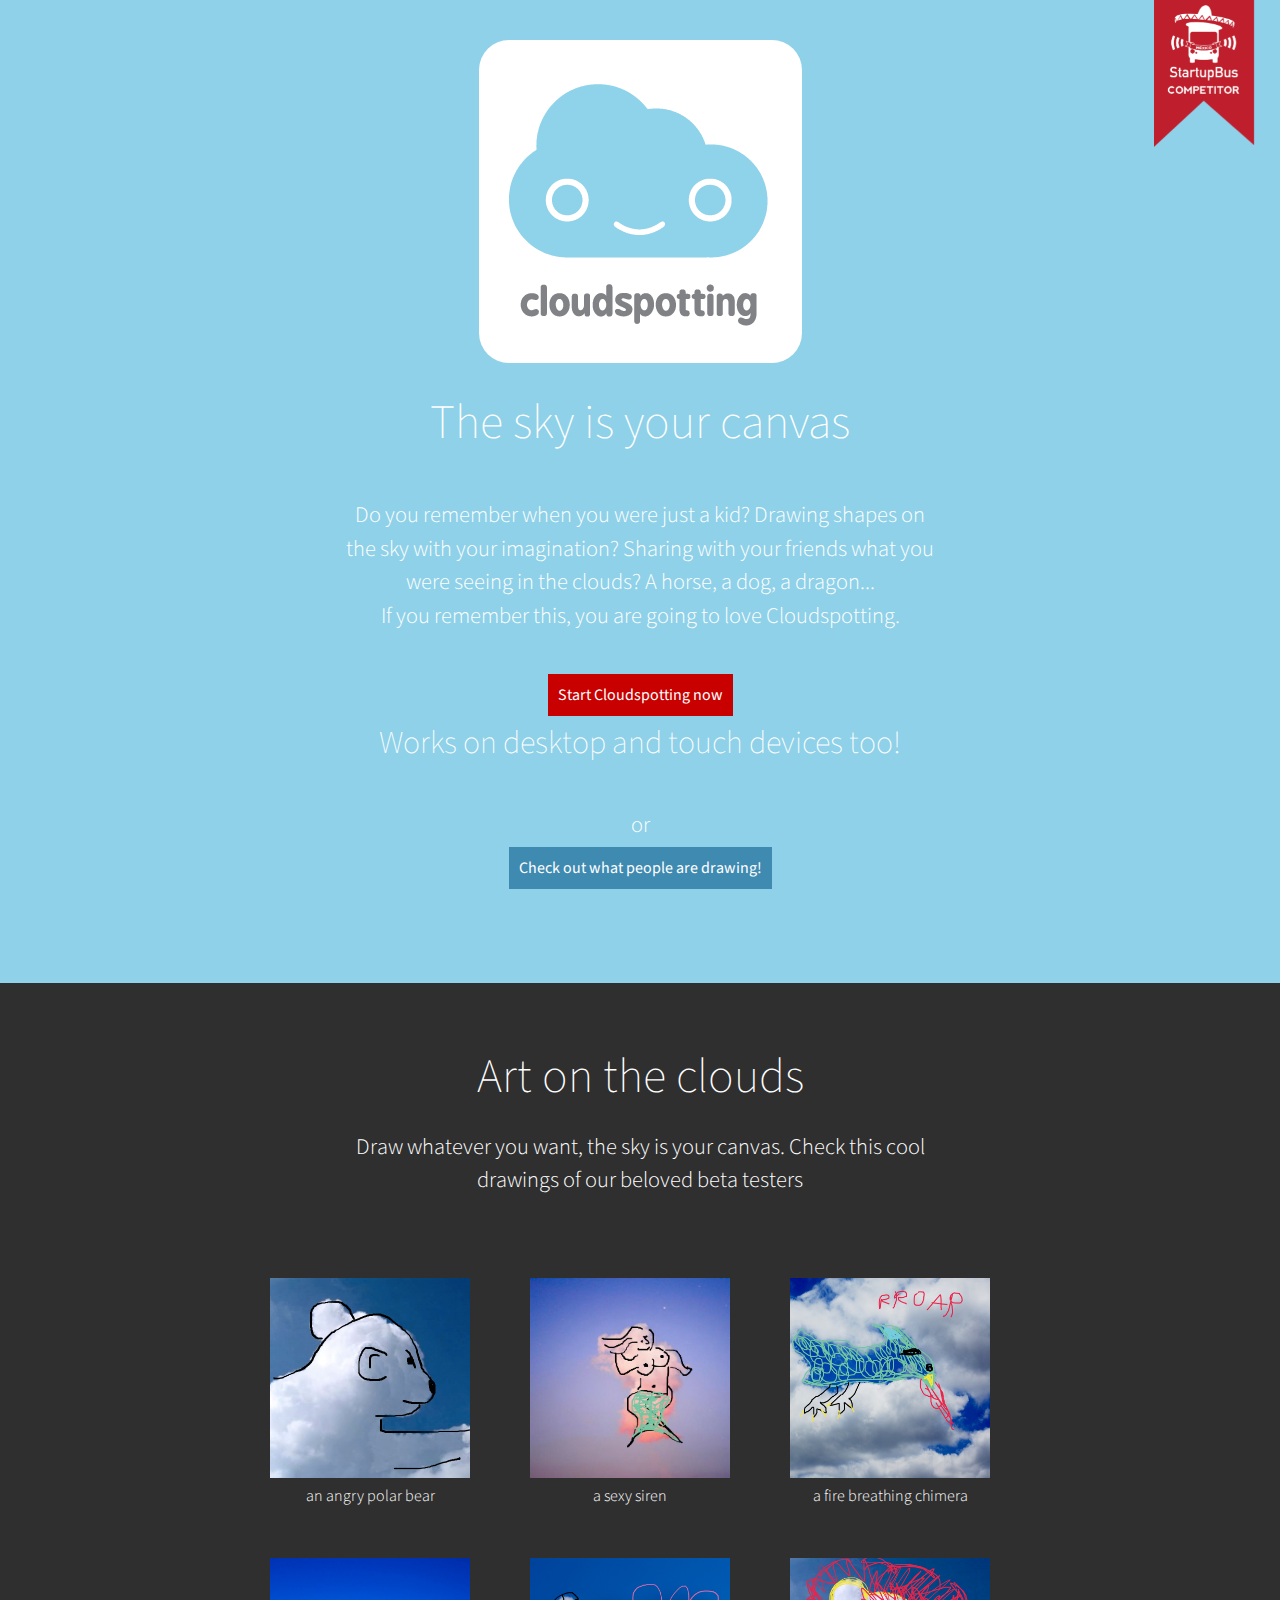
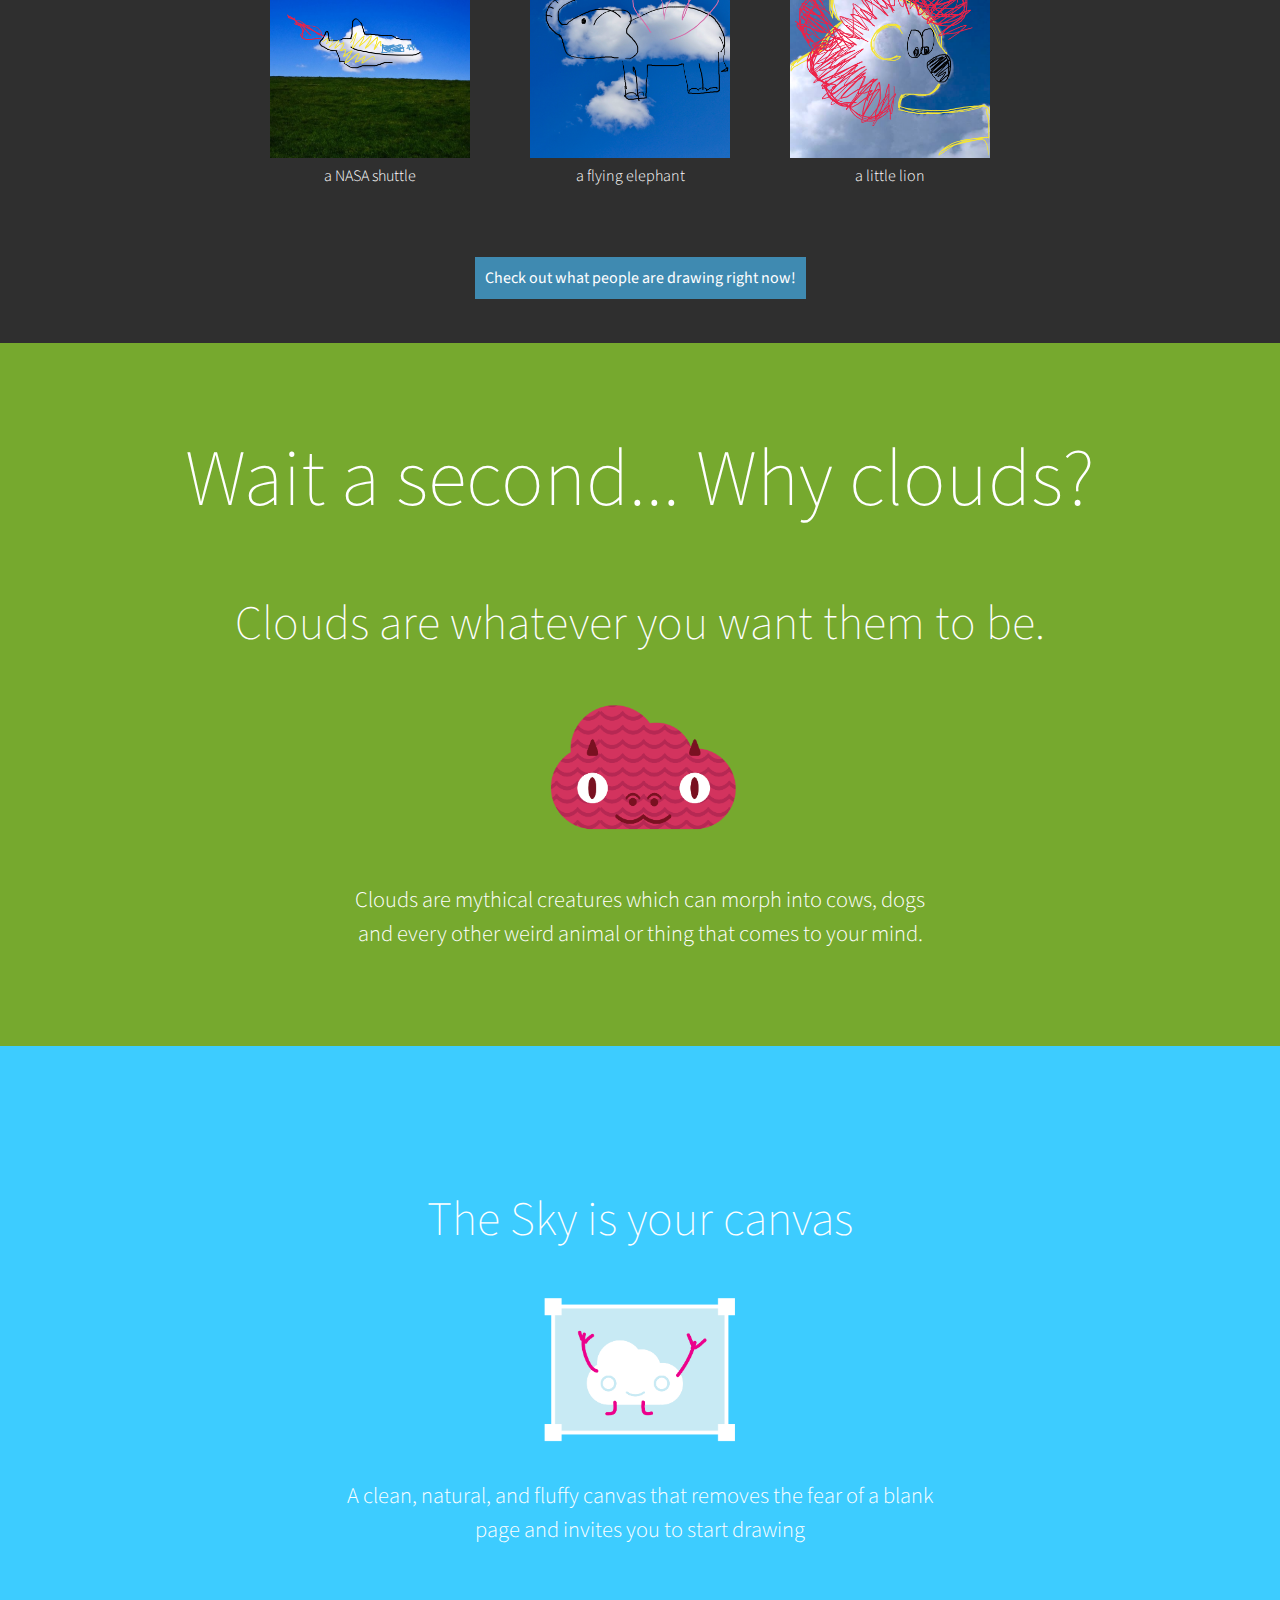
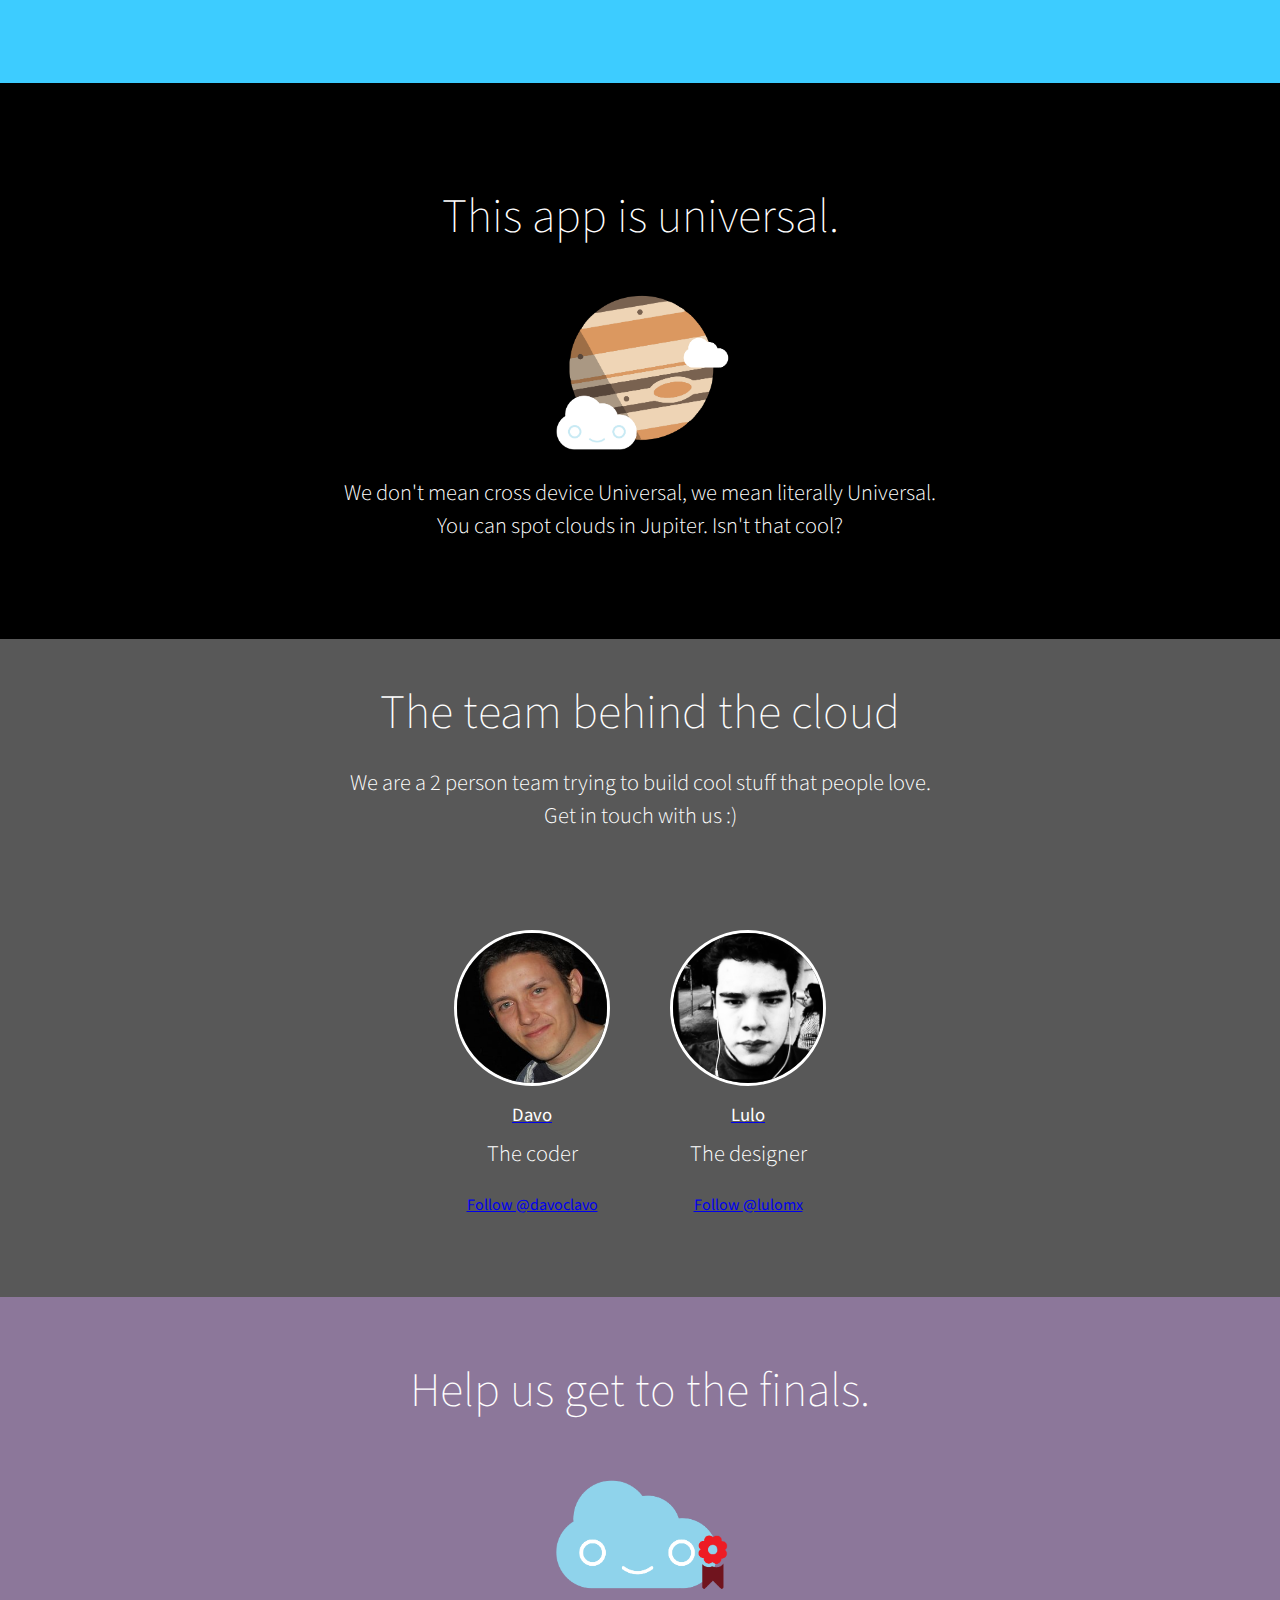
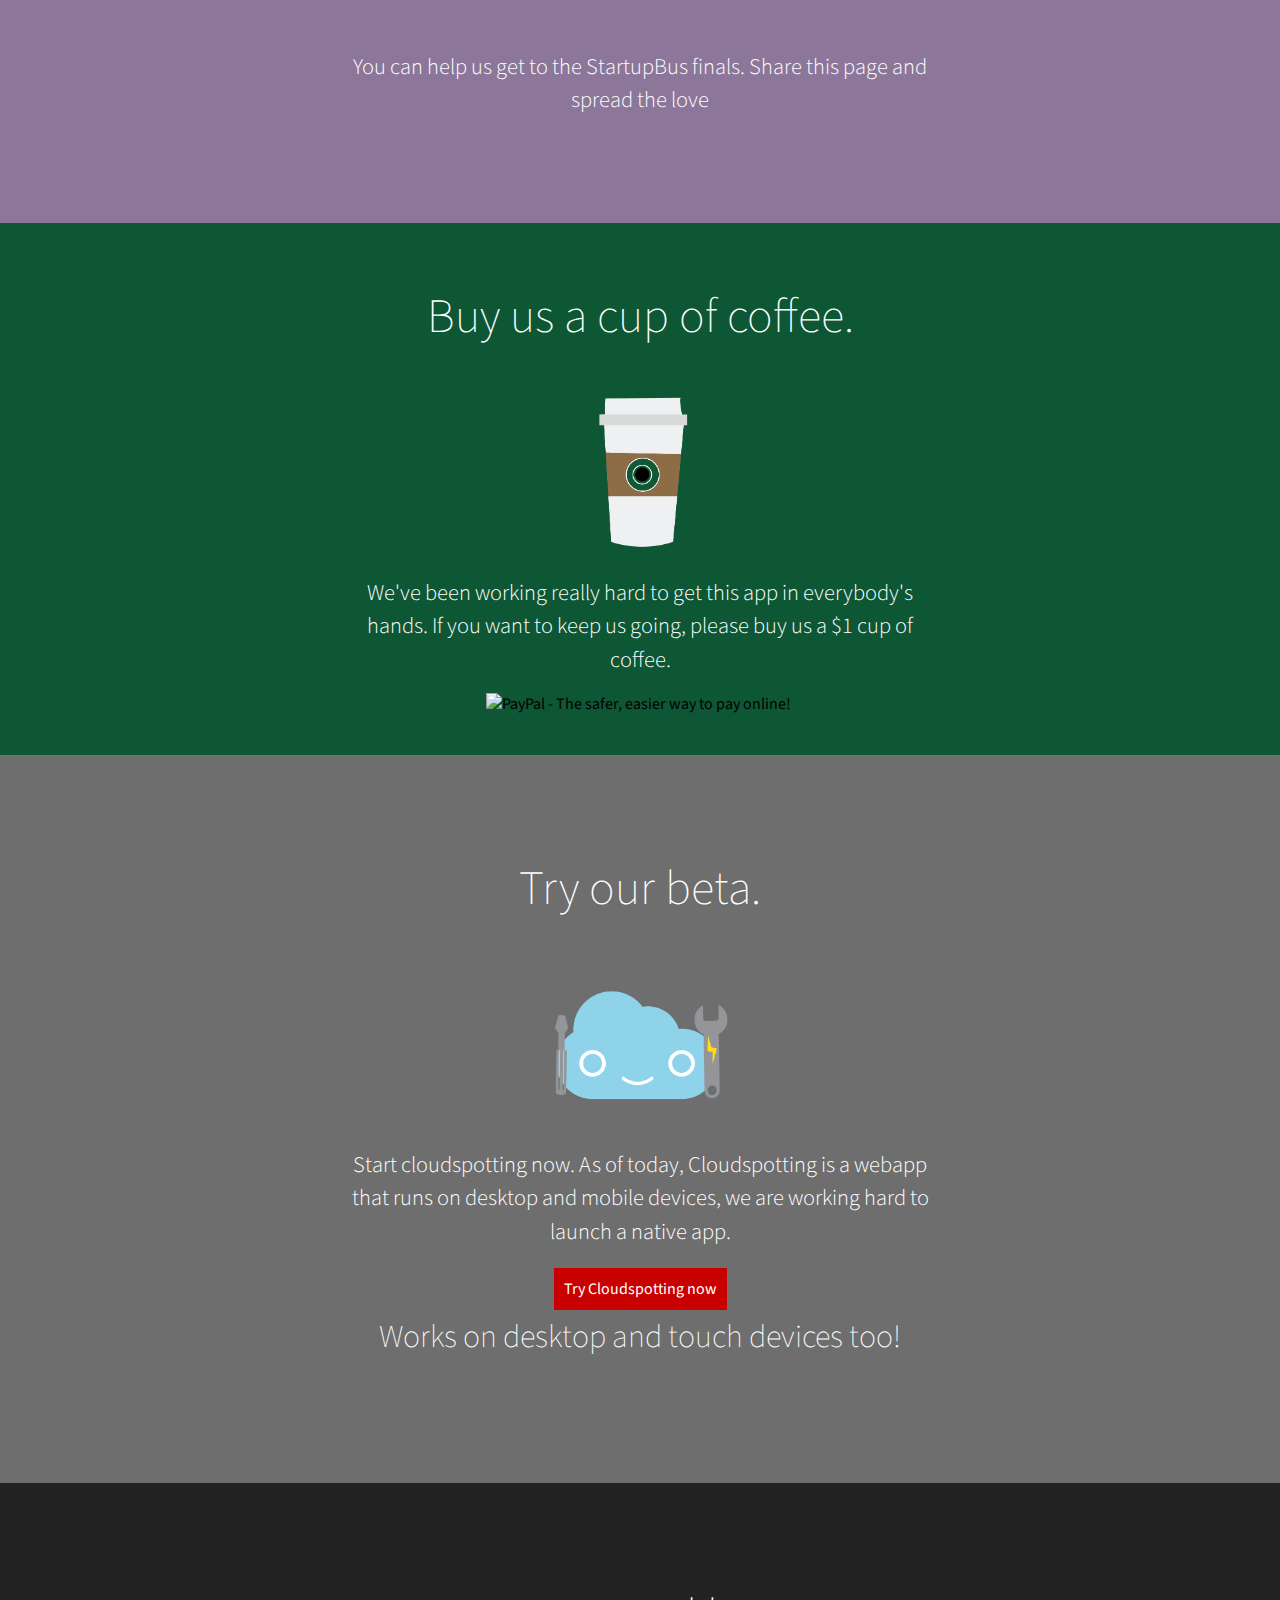
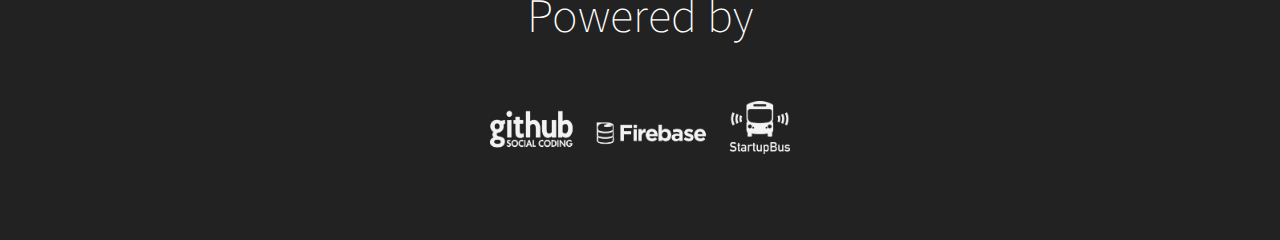
==== index.html @ 97cee15c "Team copy change" ====
<!doctype html>
<html>
  <head>
    <meta charset="utf-8">
    <title>Cloudspotting</title>
      <link rel="stylesheet" href="css/normalize.css"/>
      <link rel="stylesheet" href="css/style.css"/>
      <link rel="stylesheet" href="css/lightbox.css"/>
      <link href='http://fonts.googleapis.com/css?family=Source+Sans+Pro:200,300,400,700,400italic' rel='stylesheet' type='text/css'>
      <link rel="shortcut icon" href="favicon.ico"> 
      <link rel="apple-itouch-icon" href="apple-touch-icon.png">
      <script src="js/jquery-1.7.2.min.js"></script>
      <script src="js/lightbox.js"></script>

      <script src="js/socialite.js"></script>
      <script src="js/socialite.facebook.js"></script>
      <script src="js/socialite.github.js"></script>
      <script src="js/socialite.googleplus.js"></script>
      <script src="js/socialite.hackernews.js"></script>
      <script src="js/socialite.twitter.js"></script>
      <script >
        Socialite.load();
        $(function(){
          $('#ribbon').click(function(e){
            $('html,body').animate({
              scrollTop: $('#bus').offset().top
            }, 2000, function() {
            });
          });
          Socialite.load(document.getElementById('social1'));
          Socialite.load(document.getElementById('social2'));

        });
        
<!--estoy aprendiendo GIT-->

      </script>
  </head>

  <body>
    <a href="#"><img src="images/bus-ribbon.png" alt="StartupBus Ribbon" id="ribbon"></a>
    <div id="header" class="box">
      <img src="images/cloudio-morphing.gif"></img>
      <h2>The sky is your canvas</h2>
      <br>
      <p class="tagline">Do you remember when you were just a kid? Drawing shapes on the sky with your imagination? Sharing with your friends what you were seeing in the clouds? A horse, a dog, a dragon...<br>If you remember this, you are going to love Cloudspotting.</p>
      </br>
      <a class="button" href="spot">Start Cloudspotting now</a>
      <h4>Works on desktop and touch devices too!</h4>
       <p>or</p>
      <a class="button feed" href="feed">Check out what people are drawing!</a>
      <br>
      <ul id="social1" class="cf center-list">
        <li>
            <a href="http://twitter.com/share" class="socialite twitter-share" data-text="@Cloudspotting_" data-url="http://cloudspotting.co" data-count="horizontal" rel="nofollow" target="_blank">
                <span class="vhidden">Share on Twitter</span>
            </a>
        </li>
        <li>
            <a href="https://plusone.google.com/_/+1/confirm?hl=en&amp;url=http://cloudspotting.co" class="socialite googleplus-one" data-size="medium" data-href="http://cloudspotting.co" rel="nofollow" target="_blank">
                <span class="vhidden">Share on Google+</span>
            </a>
        </li>
        <li>
            <a href="https://plusone.google.com/_/+1/confirm?hl=en&amp;url=http://cloudspotting.co" class="socialite hackernews-share" data-size="medium" data-href="http://cloudspotting.co" rel="nofollow" target="_blank">
                <span class="vhidden"></span>
            </a>
        </li>
        <li>
            <a href="http://www.facebook.com/sharer.php?u=http://www.cloudspotting.co&amp;t=Cloudspotting" class="socialite facebook-like" data-href="http://cloudspotting.co" data-send="false" data-layout="button_count" data-width="60" data-show-faces="false" rel="nofollow" target="_blank">
                <span class="vhidden">Share on Facebook</span>
            </a>
        </li>
        <li>
            <a href="http://www.linkedin.com/shareArticle?mini=true&amp;url=http://cloudspotting.co&amp;title=Cloudspotting" class="socialite linkedin-share" data-url="http://cloudspotting.co" data-counter="right" rel="nofollow" target="_blank">
                <span class="vhidden">Share on LinkedIn</span>
            </a>
        </li>
        <!-- <li>
            <a href="http://pinterest.com/pin/create/button/?url=http://cloudspotting.co/&amp;media=http://cloudspotting.co/images/logo.png&amp;description=Cloudspotting" class="socialite pinterest-pinit" data-count-layout="horizontal">
                <span class="vhidden">Pin It!</span>
            </a>
        </li> -->
      </ul>
    </div>

   <!-- <div id="design" class="box">
      <h2>Creating an app in 3 days.</h2>
      <p class="tagline">This app is being crafted at StartupBus, a 72-hour journey to build a startup. We want to share the process of making an app since the beginning: the mockups. These are the very first mockups we designed for Cloudspotting</p>
      <div class="center-list mockup">
        <ul>
          <li><a href="images/create-1.png" rel="lightbox"><img src="images/create-1.png"></img></a></li>
          <li><a href="images/create-2.png" rel="lightbox"><img src="images/create-2.png"></img></a></li>
          <li><a href="images/create-3.png" rel="lightbox"><img src="images/create-3.png"></img></a></li>
          <li><a href="images/create-4.png" rel="lightbox"><img src="images/create-4.png"></img></a></li>
          <li><a href="images/create-5.png" rel="lightbox"><img src="images/create-5.png"></img></a></li>
          <li><a href="images/create-6.png" rel="lightbox"><img src="images/create-6.png"></img></a></li>
        </ul>
        <p class="tagline">As you can see, we imagined Cloudspotting pretty much like Instagram meets Draw Something. Our prototype wasn't even close to that, but...</p>
      </div>
    </div>
    
   -->

    <div id="drawings" class="box">
      <h2>Art on the clouds</h2>
      <p class="tagline">Draw whatever you want, the sky is your canvas. Check this cool drawings of our beloved beta testers</p>
      <div class="center-list mockup">
        <ul>
          <li><a href="images/spot-1.png" rel="lightbox"><img src="images/spot-1.png"></img></a>
          <p class="caption">an angry polar bear</p></li>
          <li><a href="images/spot-2.png" rel="lightbox"><img src="images/spot-2.png"></img></a>
          <p class="caption">a sexy siren</p></li>
          <li><a href="images/spot-3.png" rel="lightbox"><img src="images/spot-3.png"></img></a>
          <p class="caption">a fire breathing chimera</p></li>
          <li><a href="images/spot-4.png" rel="lightbox"><img src="images/spot-4.png"></img></a>
          <p class="caption">a NASA shuttle</p></li>
          <li><a href="images/spot-5.png" rel="lightbox"><img src="images/spot-5.png"></img></a>
          <p class="caption">a flying elephant</p></li>
          <li><a href="images/spot-6.png" rel="lightbox"><img src="images/spot-6.png"></img></a>
          <p class="caption">a little lion</p></li>
        </ul>
        <a class="button feed" href="feed">Check out what people are drawing right now!</a>
      </div>
    </div>

    <div id="idea" class="box">
      <div class="box">
        <h1> Wait a second... Why clouds?</h1>
        <h2>Clouds are whatever you want them to be.</h2>
        <img class="hero" src="images/cloudio-dragon.png">
        <p class="tagline">Clouds are mythical creatures which can morph into cows, dogs and every other weird animal or thing that comes to your mind.</p>
      </div>
    </div>

    <div id="canvas" class="box">
      <div class="box">
        <h2>The Sky is your canvas</h2>
        <img class="hero" src="images/cloudio-sky.png">
        <p class="tagline">A clean, natural, and fluffy canvas that removes the fear of a blank page and invites you to start drawing</p>
      </div>
    </div>

    <div id="universal" class="box">
      <h2>This app is universal.</h2>
      <img class="hero" src="images/cloudio-jupiter.png">
      <p class="tagline">We don't mean cross device Universal, we mean literally Universal. You can spot clouds in Jupiter. Isn't that cool?</p>
    </div>

    <div id="team" class="box">
      <h2 class="notop">The team behind the cloud</h2>
      <p class="tagline">We are a 2 person team trying to build cool stuff that people love. Get in touch with us :) </p>
      <div id="players" class="center-list">
        <ul>
          <li>
            <a href="http://davoclavo.co">
              <img src="images/davo.png"></img>
              <h3>Davo</h3>
            </a>
            <p>The coder</p>
            <br>
            <a href="https://twitter.com/davoclavo" class="twitter-follow-button" data-show-count="false">Follow @davoclavo</a>
            <script>!function(d,s,id){var js,fjs=d.getElementsByTagName(s)[0];if(!d.getElementById(id)){js=d.createElement(s);js.id=id;js.src="//platform.twitter.com/widgets.js";fjs.parentNode.insertBefore(js,fjs);}}(document,"script","twitter-wjs");</script>
          </li>
          <li>
            <a href="http://lulo.mx">
              <img src="images/lulo.jpg"></img>
              <h3>Lulo</h3>
            </a>
            <p>The designer</p>
            <br>
            <a href="https://twitter.com/lulomx" class="twitter-follow-button" data-show-count="false">Follow @lulomx</a>
            <script>!function(d,s,id){var js,fjs=d.getElementsByTagName(s)[0];if(!d.getElementById(id)){js=d.createElement(s);js.id=id;js.src="//platform.twitter.com/widgets.js";fjs.parentNode.insertBefore(js,fjs);}}(document,"script","twitter-wjs");</script>
          </li>
        </ul>
      </div>
    </div>

    <div id="bus" class="box">
      <h2>Help us get to the finals.</h2>
      <img class="hero" src="images/cloudio-ribbon.png">
      <p class="tagline">You can help us get to the StartupBus finals. Share this page and spread the love</p>
    

      <ul id="social2" class="cf center-list">
        <li>
            <a href="http://twitter.com/share" class="socialite twitter-share" data-text="@Cloudspotting_" data-url="http://cloudspotting.co" data-count="horizontal" rel="nofollow" target="_blank">
                <span class="vhidden">Share on Twitter</span>
            </a>
        </li>
        <li>
            <a href="https://plusone.google.com/_/+1/confirm?hl=en&amp;url=http://cloudspotting.co" class="socialite googleplus-one" data-size="medium" data-href="http://cloudspotting.co" rel="nofollow" target="_blank">
                <span class="vhidden">Share on Google+</span>
            </a>
        </li>
        <li>
            <a href="https://plusone.google.com/_/+1/confirm?hl=en&amp;url=http://cloudspotting.co" class="socialite hackernews-share" data-size="medium" data-href="http://cloudspotting.co" rel="nofollow" target="_blank">
                <span class="vhidden"></span>
            </a>
        </li>
        <li>
            <a href="http://www.facebook.com/sharer.php?u=http://www.cloudspotting.co&amp;t=Cloudspotting" class="socialite facebook-like" data-href="http://cloudspotting.co" data-send="false" data-layout="button_count" data-width="60" data-show-faces="false" rel="nofollow" target="_blank">
                <span class="vhidden">Share on Facebook</span>
            </a>
        </li>
        <li>
            <a href="http://www.linkedin.com/shareArticle?mini=true&amp;url=http://cloudspotting.co&amp;title=Cloudspotting" class="socialite linkedin-share" data-url="http://cloudspotting.co" data-counter="right" rel="nofollow" target="_blank">
                <span class="vhidden">Share on LinkedIn</span>
            </a>
        </li>
        <!-- <li>
            <a href="http://pinterest.com/pin/create/button/?url=http://cloudspotting.co/&amp;media=http://cloudspotting.co/images/logo.png&amp;description=Cloudspotting" class="socialite pinterest-pinit" data-count-layout="horizontal">
                <span class="vhidden">Pin It!</span>
            </a>
        </li> -->
      </ul>
    </div>


    <div id="coffee" class="box">
      <h2>Buy us a cup of coffee.</h2>
      <img class="hero" src="images/coffee.png">
      <p class="tagline">We've been working really hard to get this app in everybody's hands. If you want to keep us going, please buy us a $1 cup of coffee.</p>

      <form action="https://www.paypal.com/cgi-bin/webscr" method="post">
      <input type="hidden" name="cmd" value="_s-xclick">
      <input type="hidden" name="hosted_button_id" value="WGSH32EKTN5W8">
      <input type="image" src="https://www.paypalobjects.com/en_US/i/btn/btn_donateCC_LG.gif" border="0" name="submit" alt="PayPal - The safer, easier way to pay online!">
      <img alt="" border="0" src="https://www.paypalobjects.com/en_US/i/scr/pixel.gif" width="1" height="1">
      </form>
    </div>

    <div id="proto" class="box">
      <div class="box">
        <h2>Try our beta.</h2>
        <img class="hero" src="images/cloudio-tools.png">
        <p class="tagline">Start cloudspotting now. As of today, Cloudspotting is a webapp that runs on desktop and mobile devices, we are working hard to launch a native app.</p>
        <a class="button" href="spot">Try Cloudspotting now</a>
              <h4>Works on desktop and touch devices too!</h4>

      </div>
    </div>

    <div id="powered" class="box">
      <div class="box">
        <h2>Powered by</h2>
      <img class="logos" src="images/sponsored.png">

        </ul>
      </div>
    </div>
    
    <script type="text/javascript">
      var _gaq = _gaq || [];
      _gaq.push(['_setAccount', 'UA-38925779-1']);
      _gaq.push(['_trackPageview']);

      (function() {
        var ga = document.createElement('script'); ga.type = 'text/javascript'; ga.async = true;
        ga.src = ('https:' == document.location.protocol ? 'https://ssl' : 'http://www') + '.google-analytics.com/ga.js';
        var s = document.getElementsByTagName('script')[0]; s.parentNode.insertBefore(ga, s);
      })();
    </script>
  </body>
</html>
---- css/style.css ----
body {
  font-family: 'Source Sans Pro', sans-serif;

}
p {
  color: white;
  font-weight: 300;
  text-align: center;
  margin: 0 auto;
  line-height: 1.5em;
  font-size: 1.4em;
}


.tagline {
  width: 600px;
  margin-bottom: 15px;
}

h1 {
  color: white;
  font-weight: 200;
  font-size: 5em;
  margin-top: 0;
}

h4 {
  color: white;
  font-weight: 200;
  font-size: 2em;
  margin-top: 0;
}

h2 {
  color: white;
  font-weight: 200;
  font-size: 3em;
  margin: 20px 0;
}

h3 {
  color: white;
  font-weight: 400;
  margin: 10px 0;
}

body {
  margin: 0;
  margin-bottom: 0;
}

#header {
  background-color: #8fd1e8;
}

#header img {
  border-radius: 30px;
}

#team {
  background-color: #585858;
}

#idea {
  /*background-image: url(http://d.pr/i/hKC7+); */
  background-color: #76a92e;
}

#proto {
  background-color: #6e6e6e;
}

#bus {
  background-color: #8c779a;
}
#bus tagline {
  font-size: 1.6em;
}
#coffee {
  background-color: #0d5735;
}

#design {
  background-color: #858585
}

#canvas {
  /* background-image: url(http://d.pr/i/oTUM+); */
  background-color: #3dccff;
  padding: 80px;
}

#universal {
  /* background-image: url(http://d.pr/i/eWFX+); */
  padding: 80px;
  background-color: #000000;
}

#drawings {
  background-color: #2f2f2f
}
#drawings .caption{
  font-size: 12pt;
}

.notop {
  margin-top: 0; 
}

.nobot{
  margin-bottom: 0;
}



.center-list {
  display: table;
  margin: 0 auto;
}


ul li{
  list-style: none;
  float: left;
  display: inline-block;
  padding: 25px 30px;
}

ul {
  overflow: hidden;
  list-style: none;
  clear: both;
  padding: 0;
}

#team ul li img{
  -webkit-border-radius: 100px;
     -moz-border-radius: 100px;
          border-radius: 100px;
  margin-top: 40px;
  border: 3px solid rgb(255, 255, 255);
  width: 150px;

}

#design img{
  width: 200px;
  margin-bottom: 40px;
  margin-top: 40px;
  margin: 0 auto;
}

#drawings img {
  width: 200px;
  margin-bottom: 40px;
  margin-top: 40px;
  margin: 0 auto;
}

#drawings ul{
  width: 900px;
  margin-bottom: 40px;
  margin-top: 40px;
}

.mockup ul{
  width: 900px;
  margin-bottom: 40px;
  margin-top: 40px;
  padding-left: 100px;
}


.button{
  background-color: rgb(200, 0, 0);
  font-weight: 400;
  padding: 10px;
  margin-top: 40px;
  margin-bottom: 20px;
  text-decoration: none;
  color: white;
  line-height: 50px;
  -webkit-transition: background-color .2s ease-in;
  -moz-transition: background-color .2s ease-in;
  -ms-transition: background-color .2s ease-in;
  -o-transition: background-color .2s ease-in;
  transition: background-color .2s ease-in; 
}

.button:hover {
  background-color: #7d2020;
  
}

.feed:hover {
  background-color: #2f627f;
  
}


.hero{
  
    text-align: center;
  overflow: hidden;
  width: 200px;
}

.logos{
  
    text-align: center;
  overflow: hidden;
  width: 300px;
  margin-top: 30px;
  
}

.box {
  padding: 40px;
  text-align: center;
  overflow: hidden;
}

#ribbon {
  width: 100px;
  position: fixed;
  top: 0;
  right: 2%;
}

#powered{
  background-color: #222;
}

.logo {
  width: 100px;
}

.feed {
    background-color: #3f8ab1;

  
}
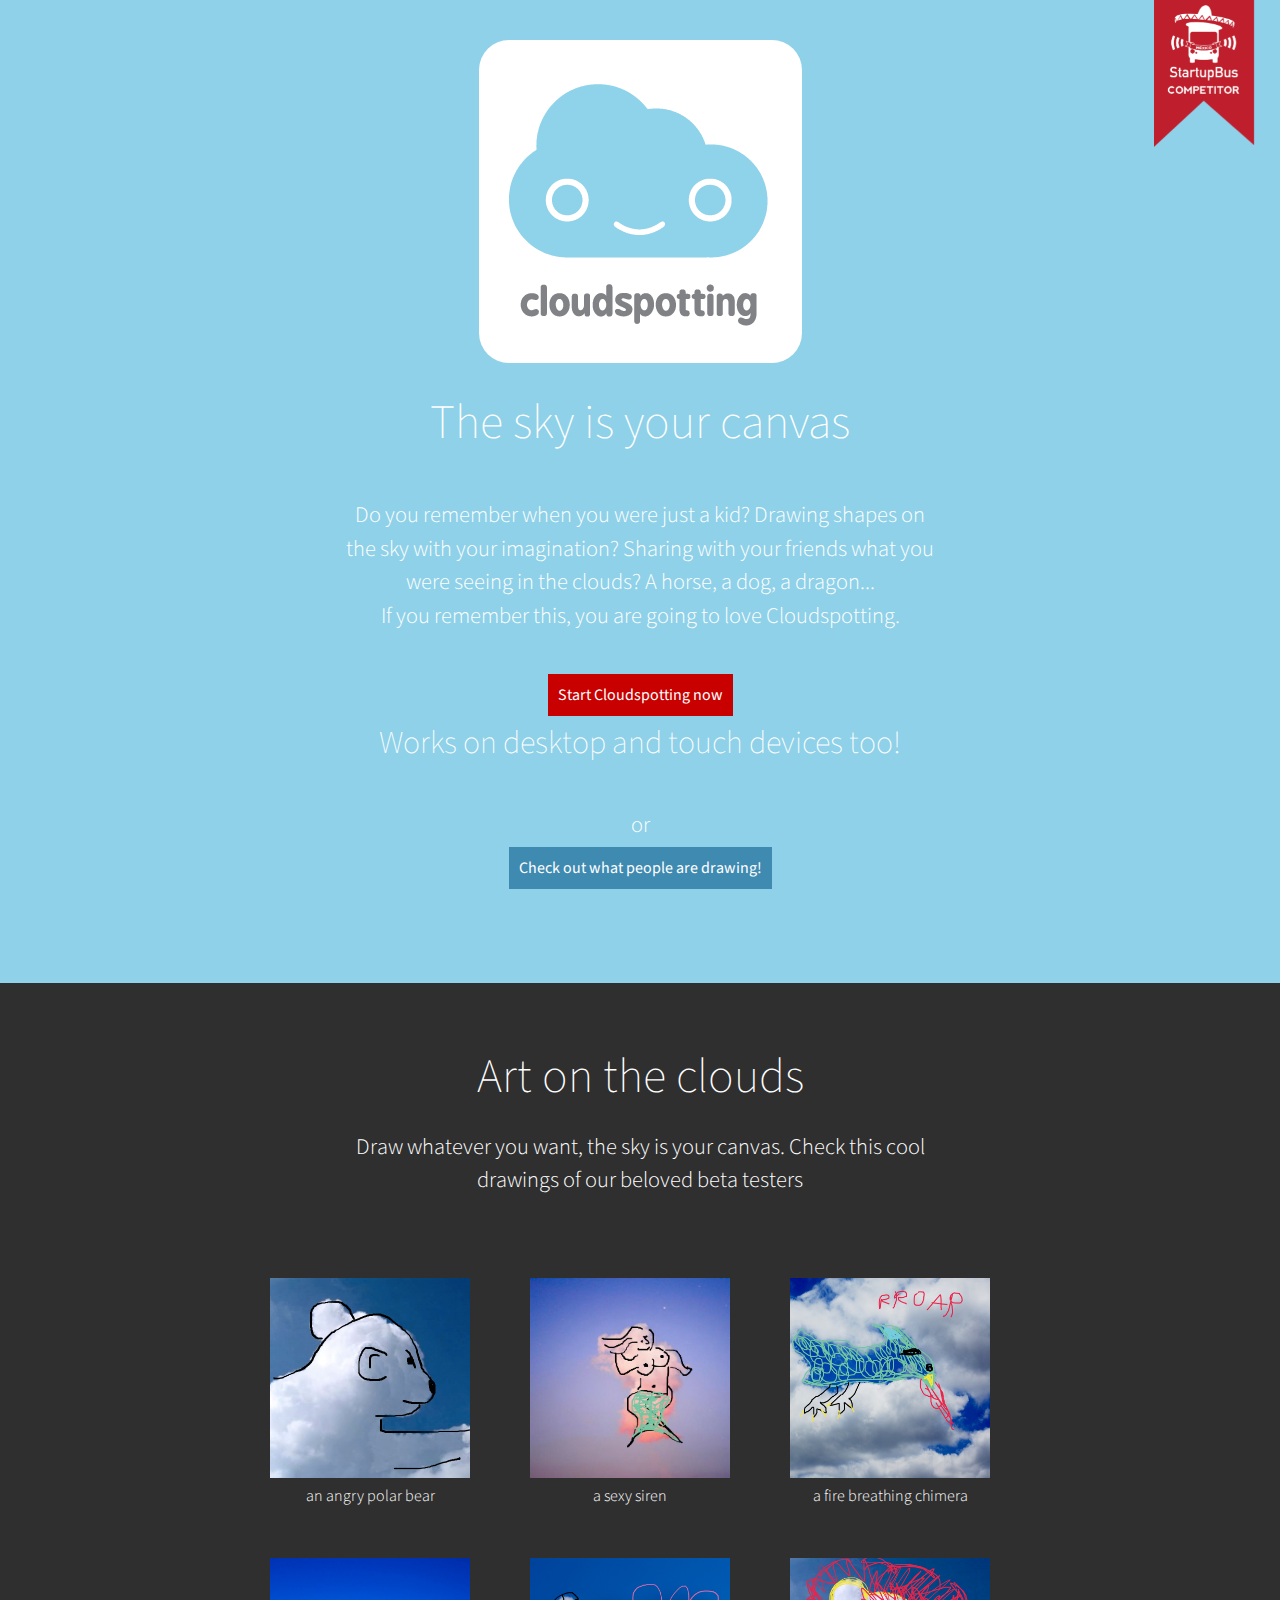
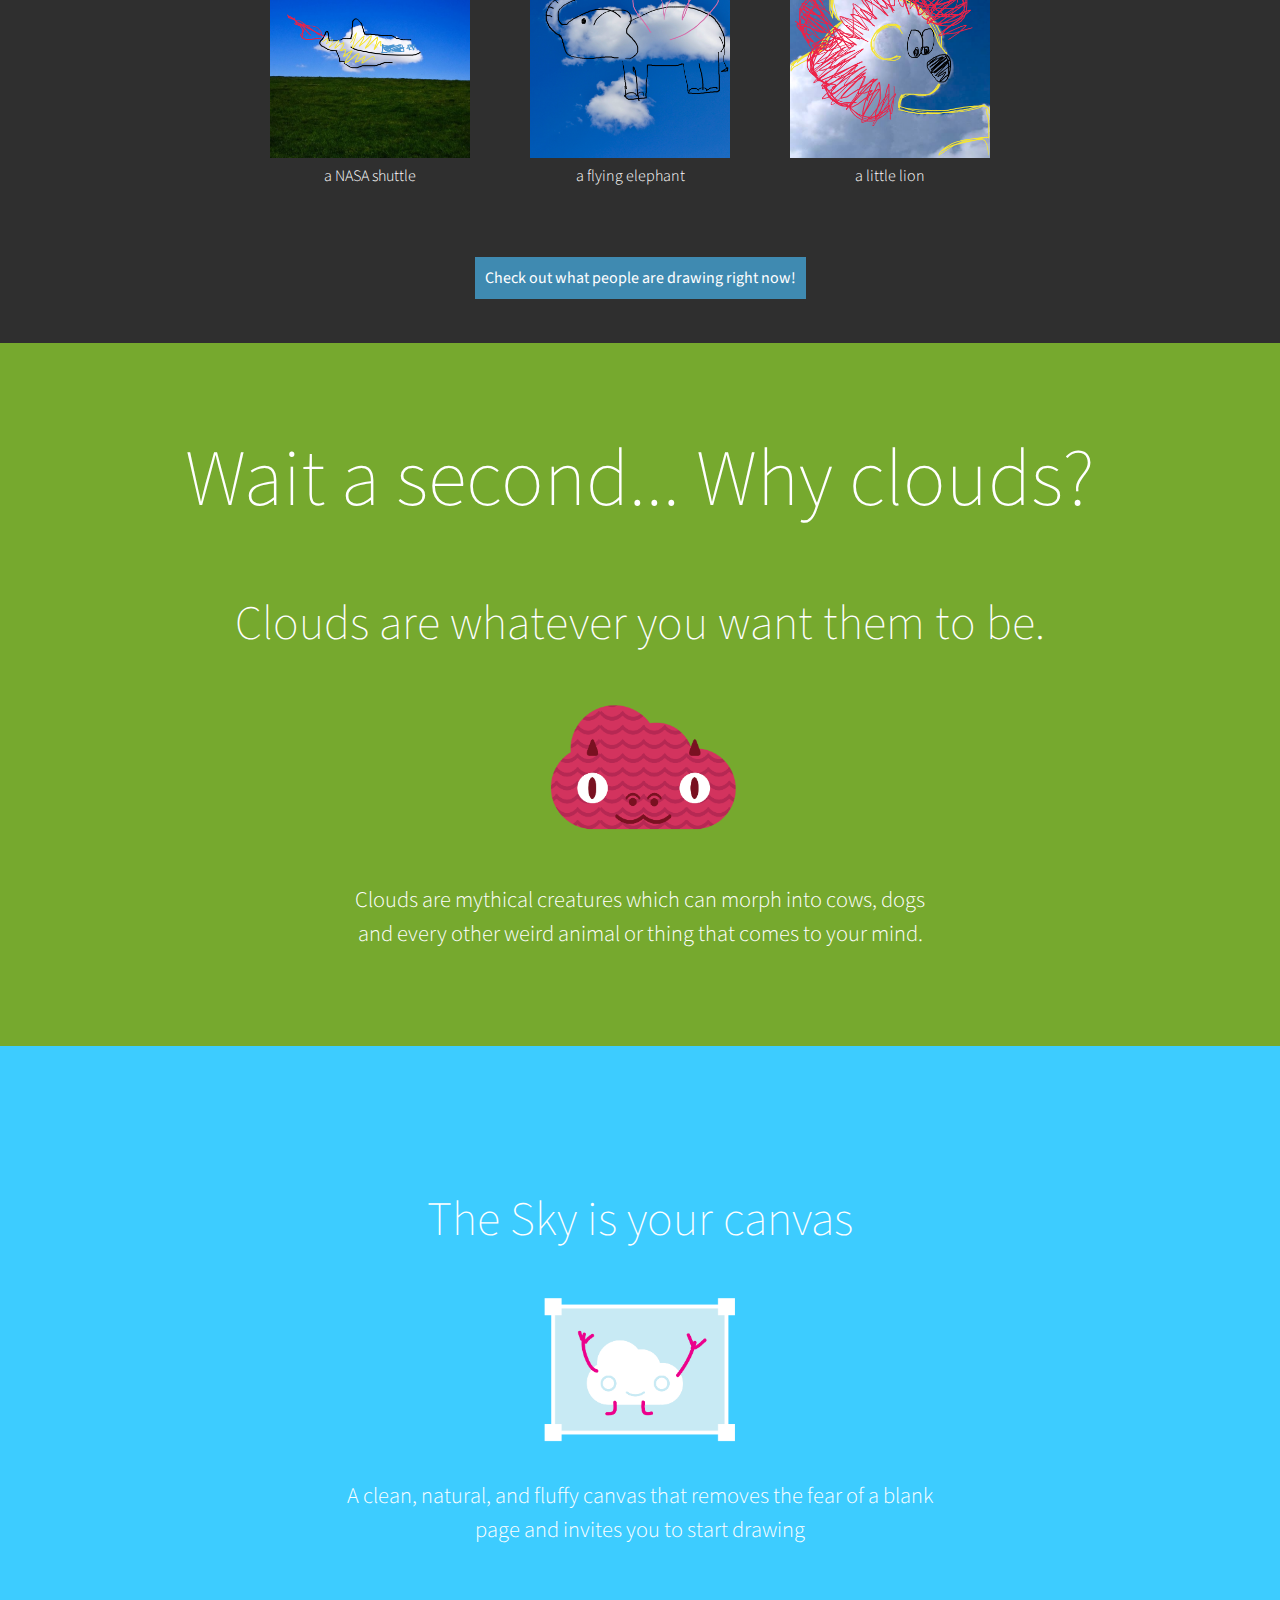
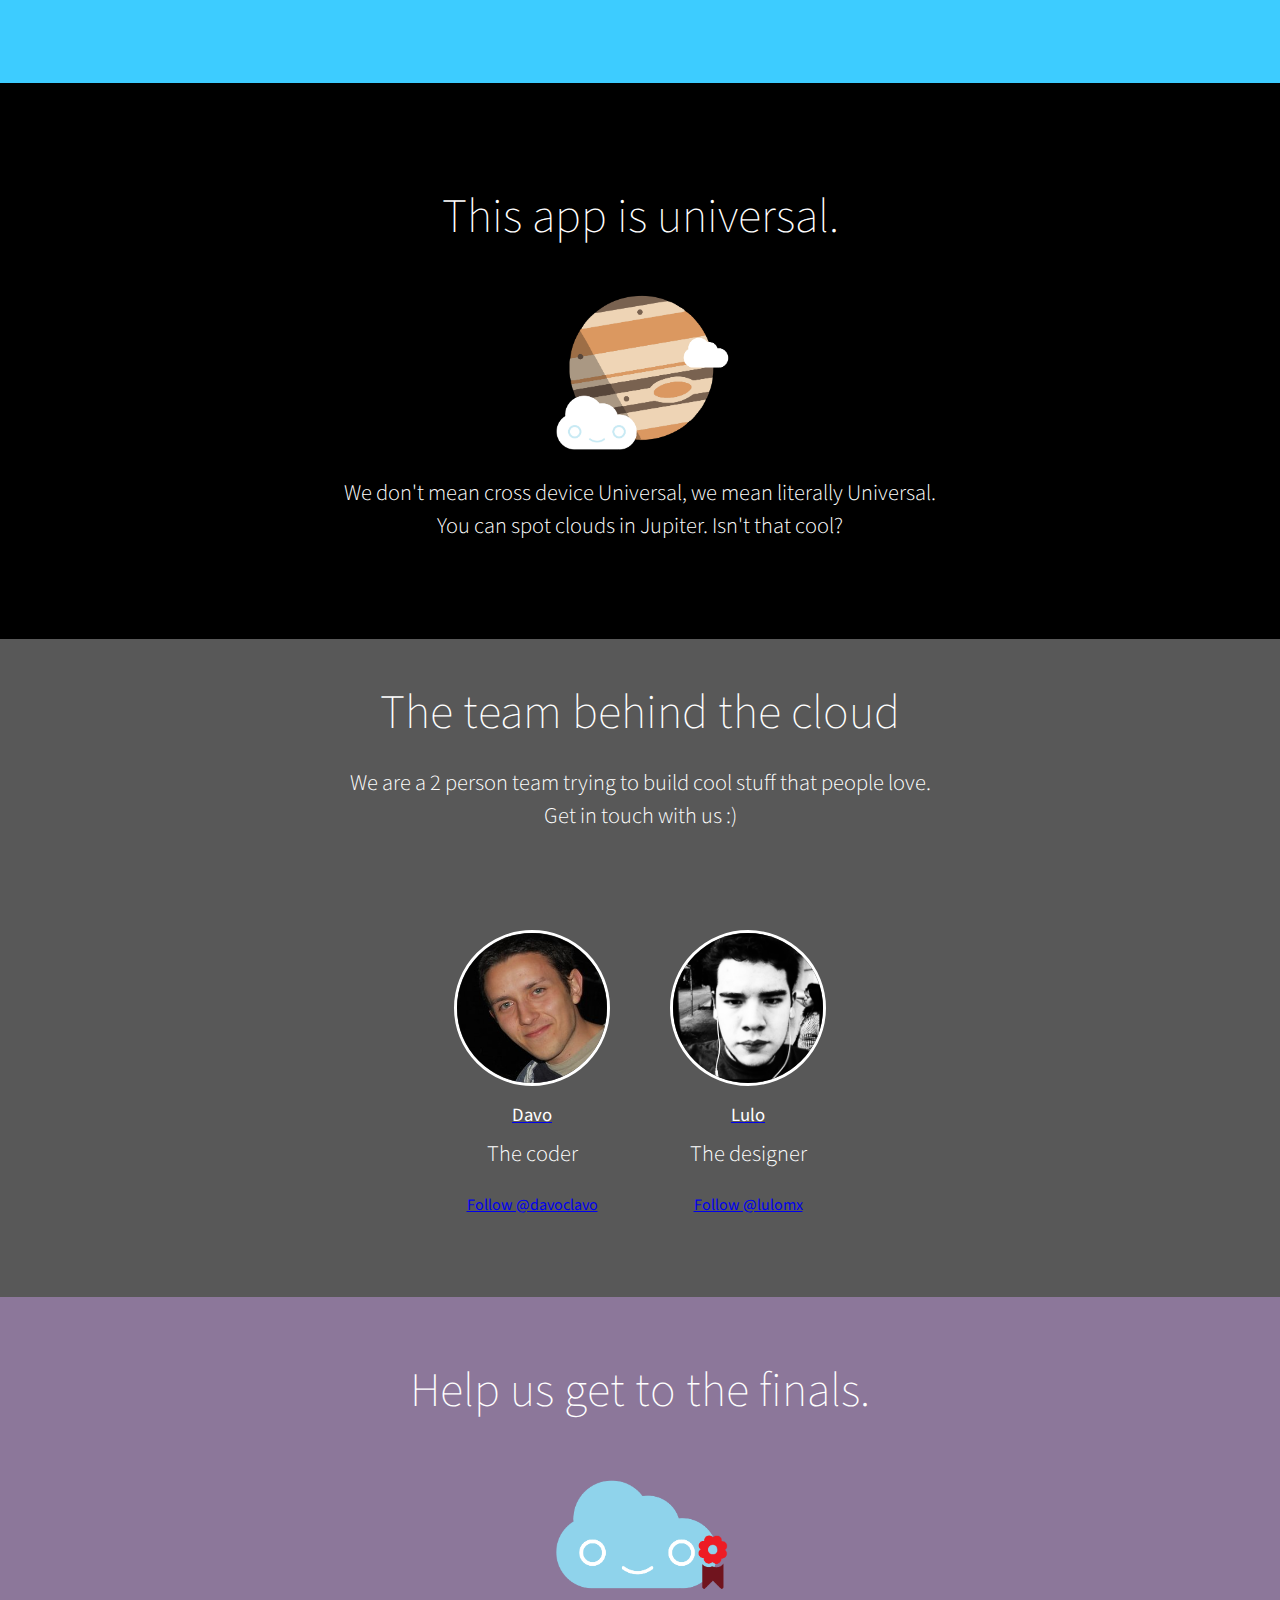
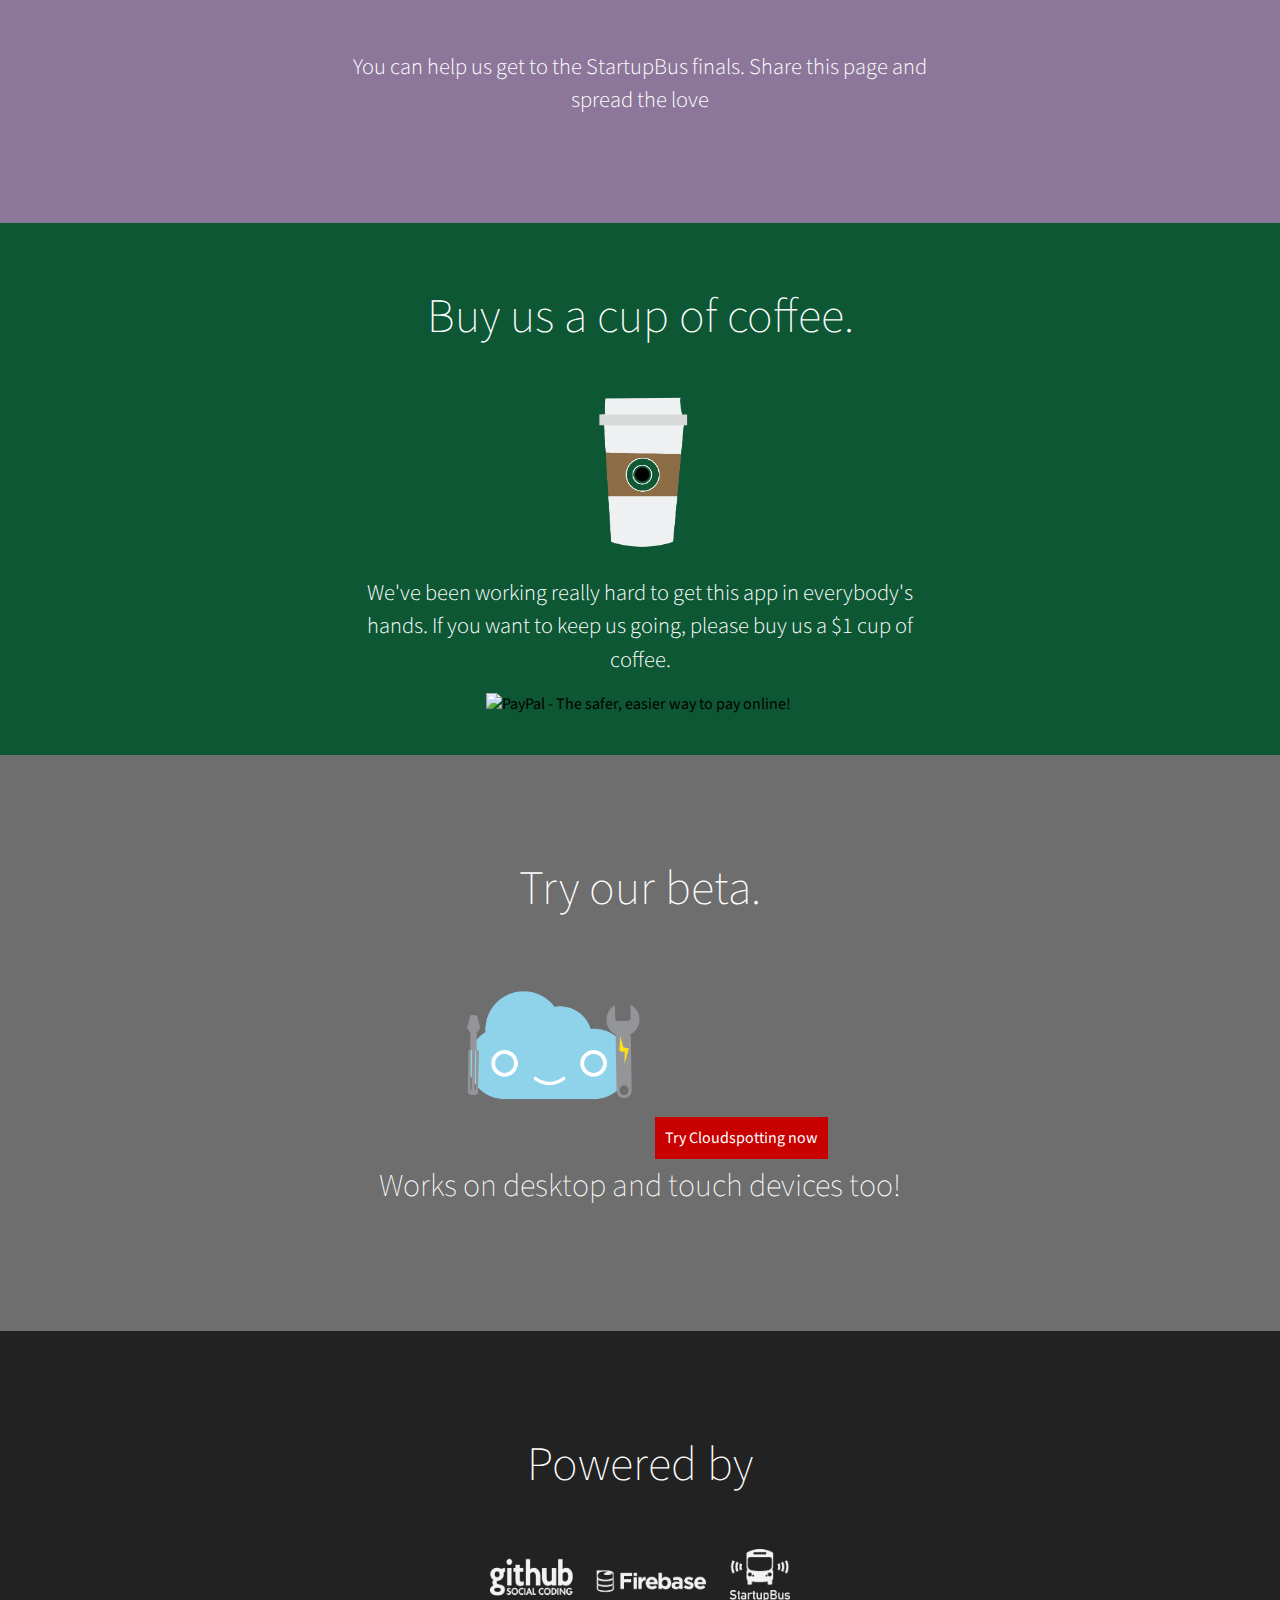
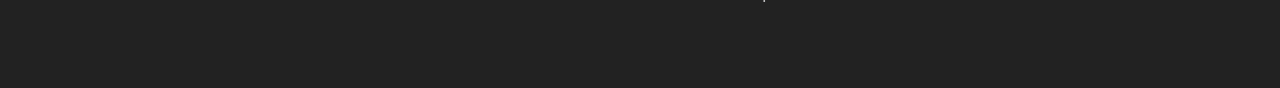
==== commit 3c12a7b7: "Some descriptions are gone" ====
--- a/index.html
+++ b/index.html
@@ -234,7 +234,7 @@
       <div class="box">
         <h2>Try our beta.</h2>
         <img class="hero" src="images/cloudio-tools.png">
-        <p class="tagline">Start cloudspotting now. As of today, Cloudspotting is a webapp that runs on desktop and mobile devices, we are working hard to launch a native app.</p>
+        
         <a class="button" href="spot">Try Cloudspotting now</a>
               <h4>Works on desktop and touch devices too!</h4>
 
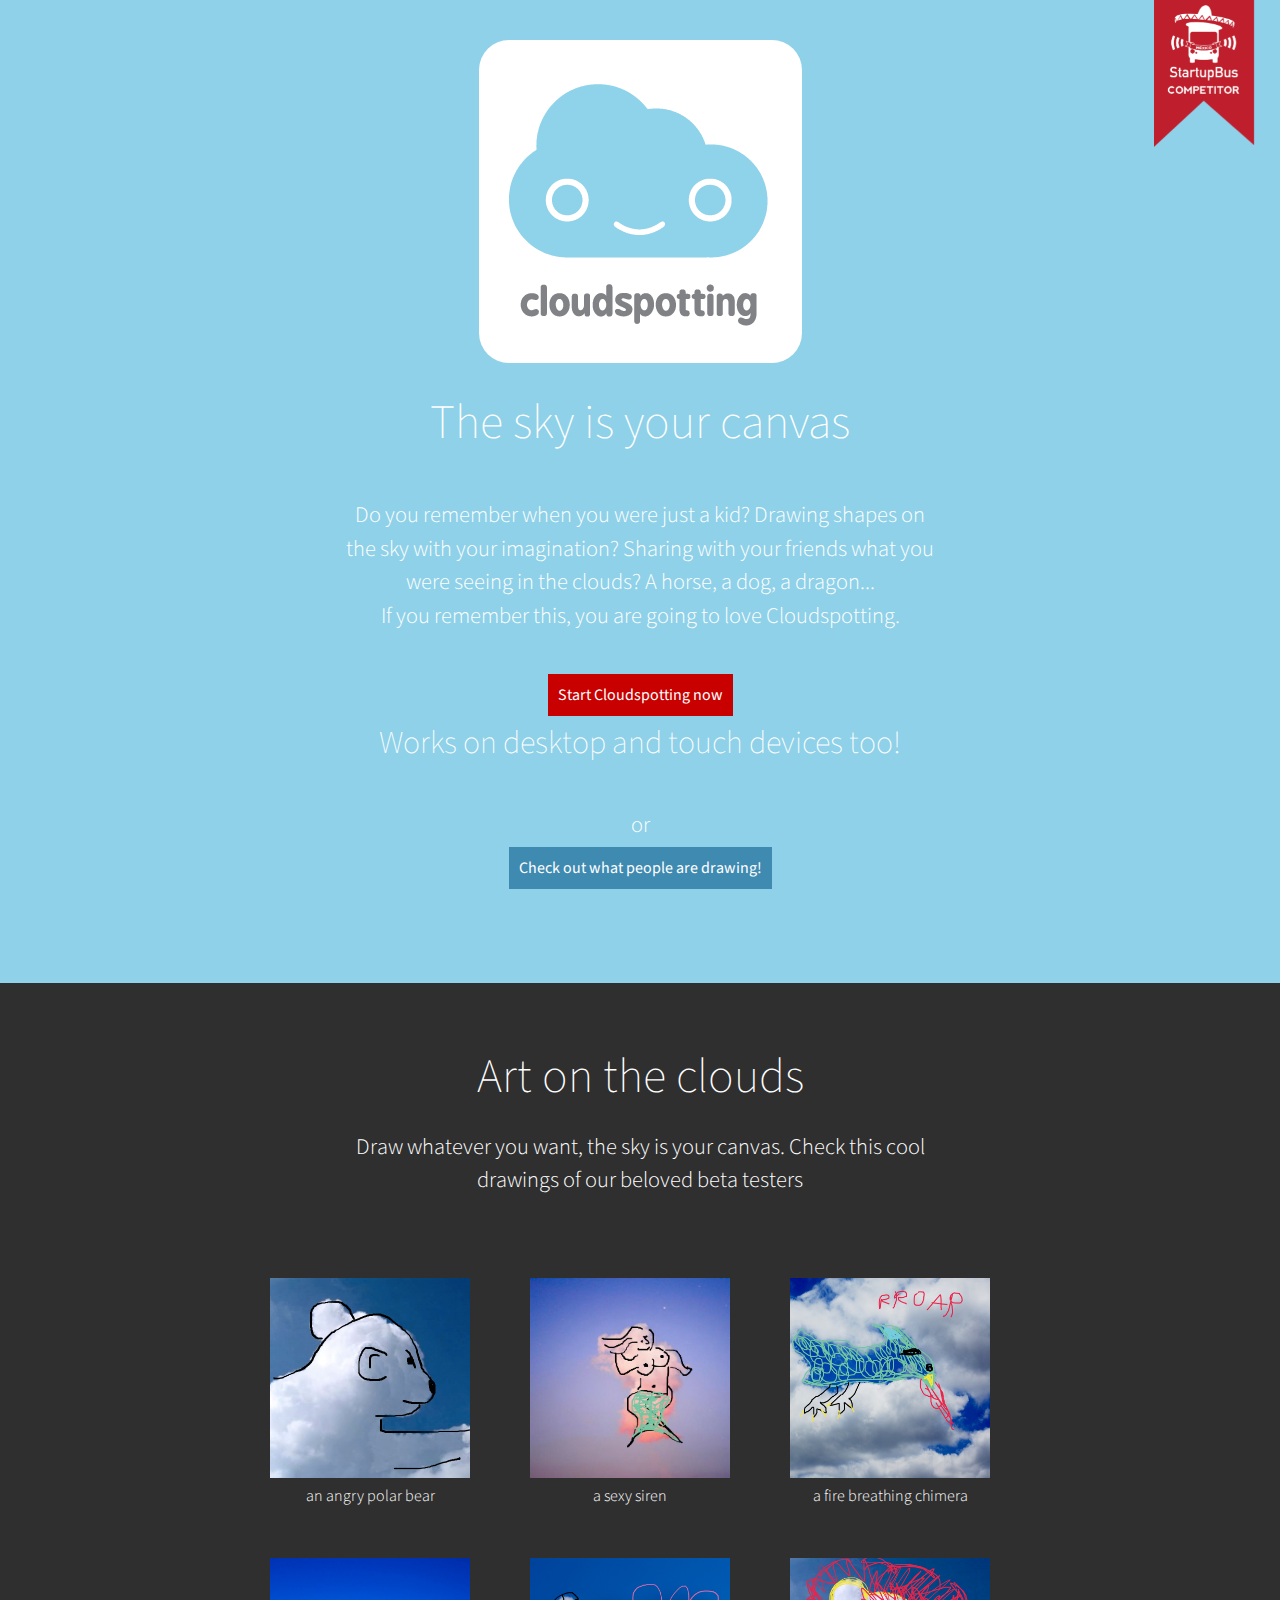
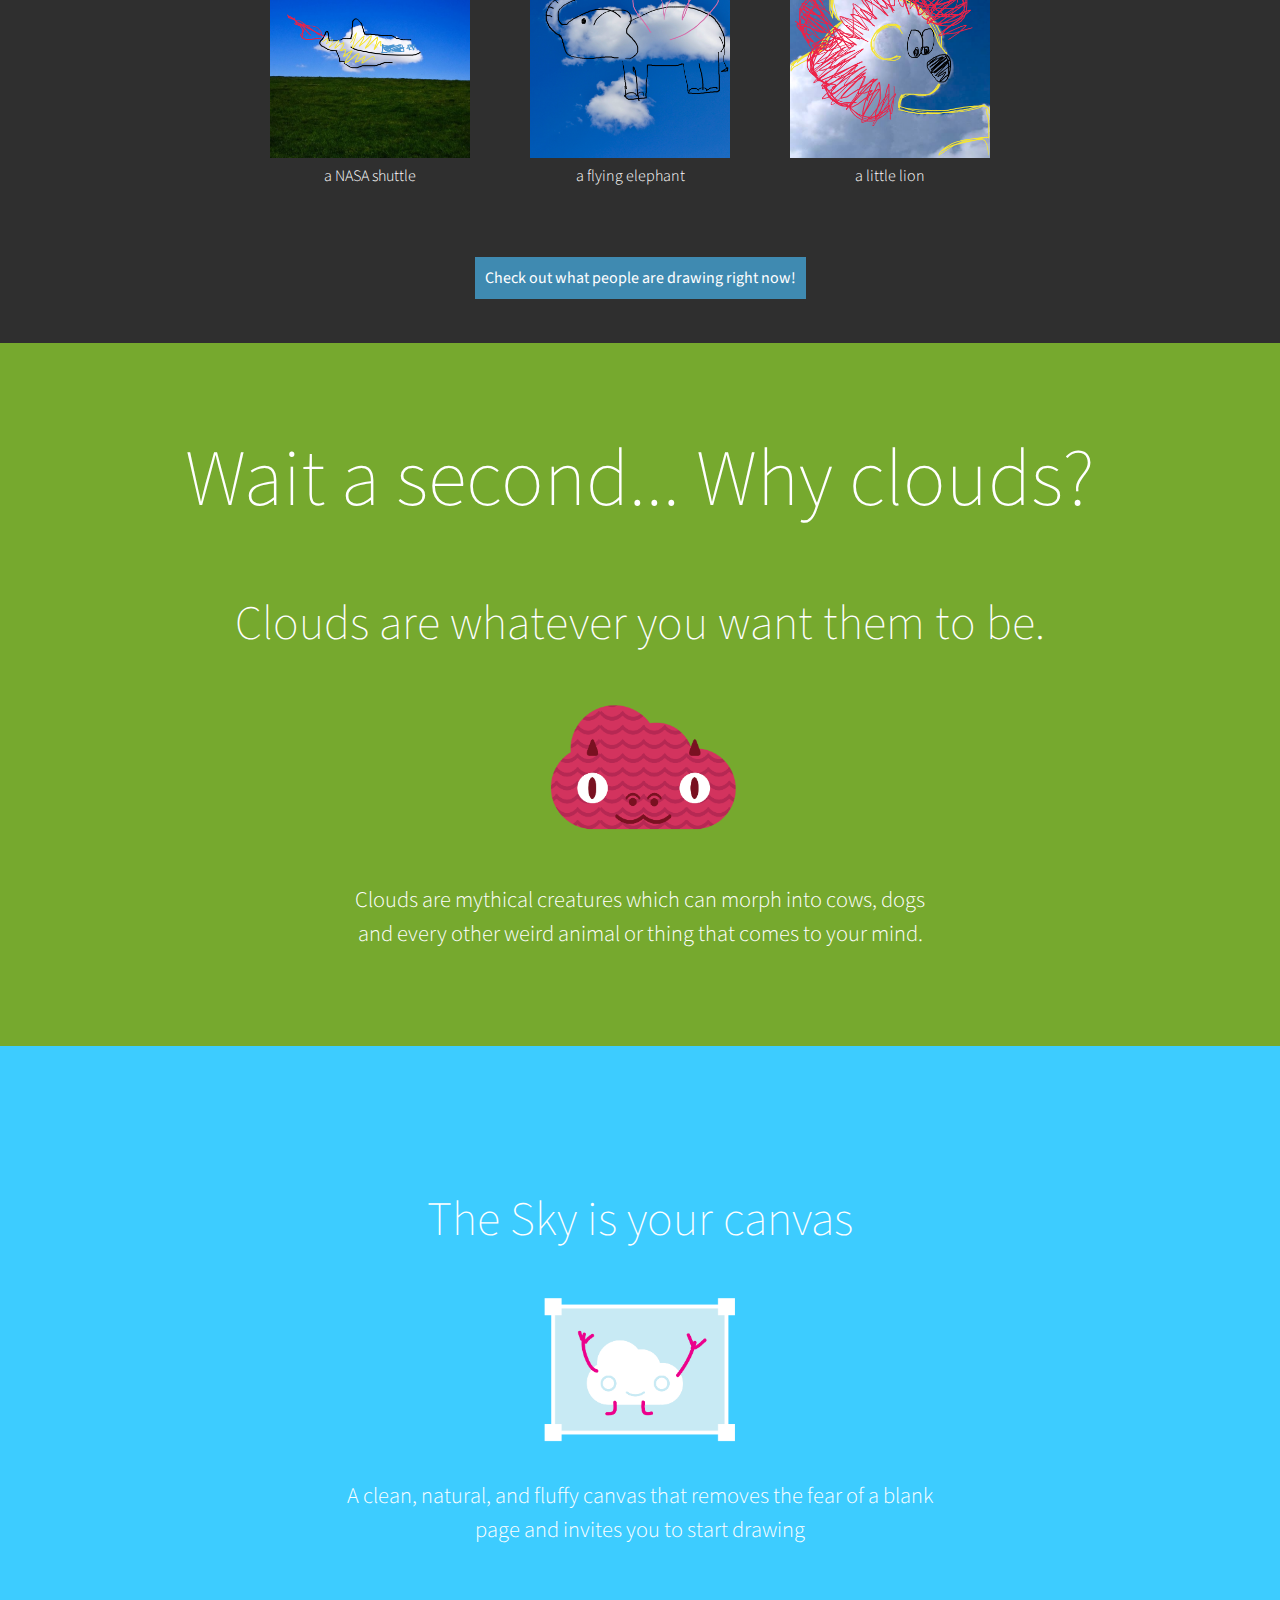
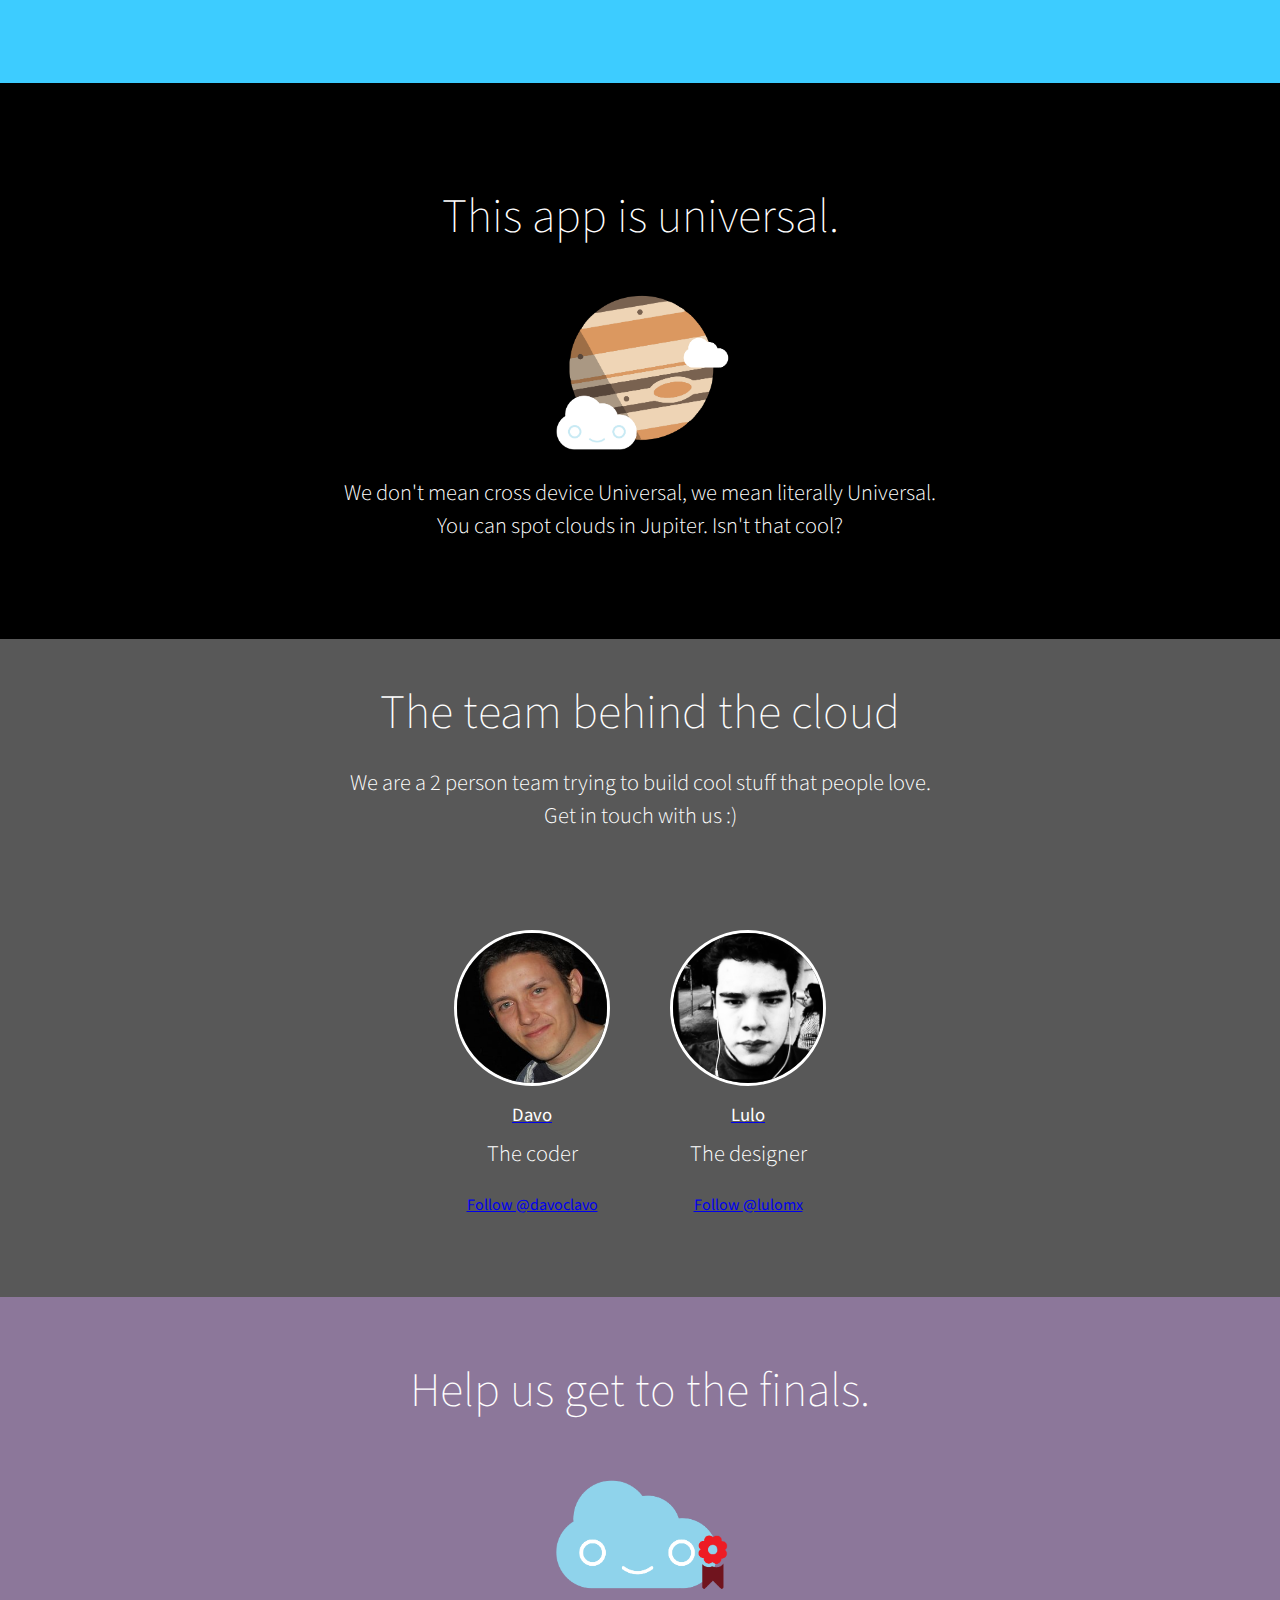
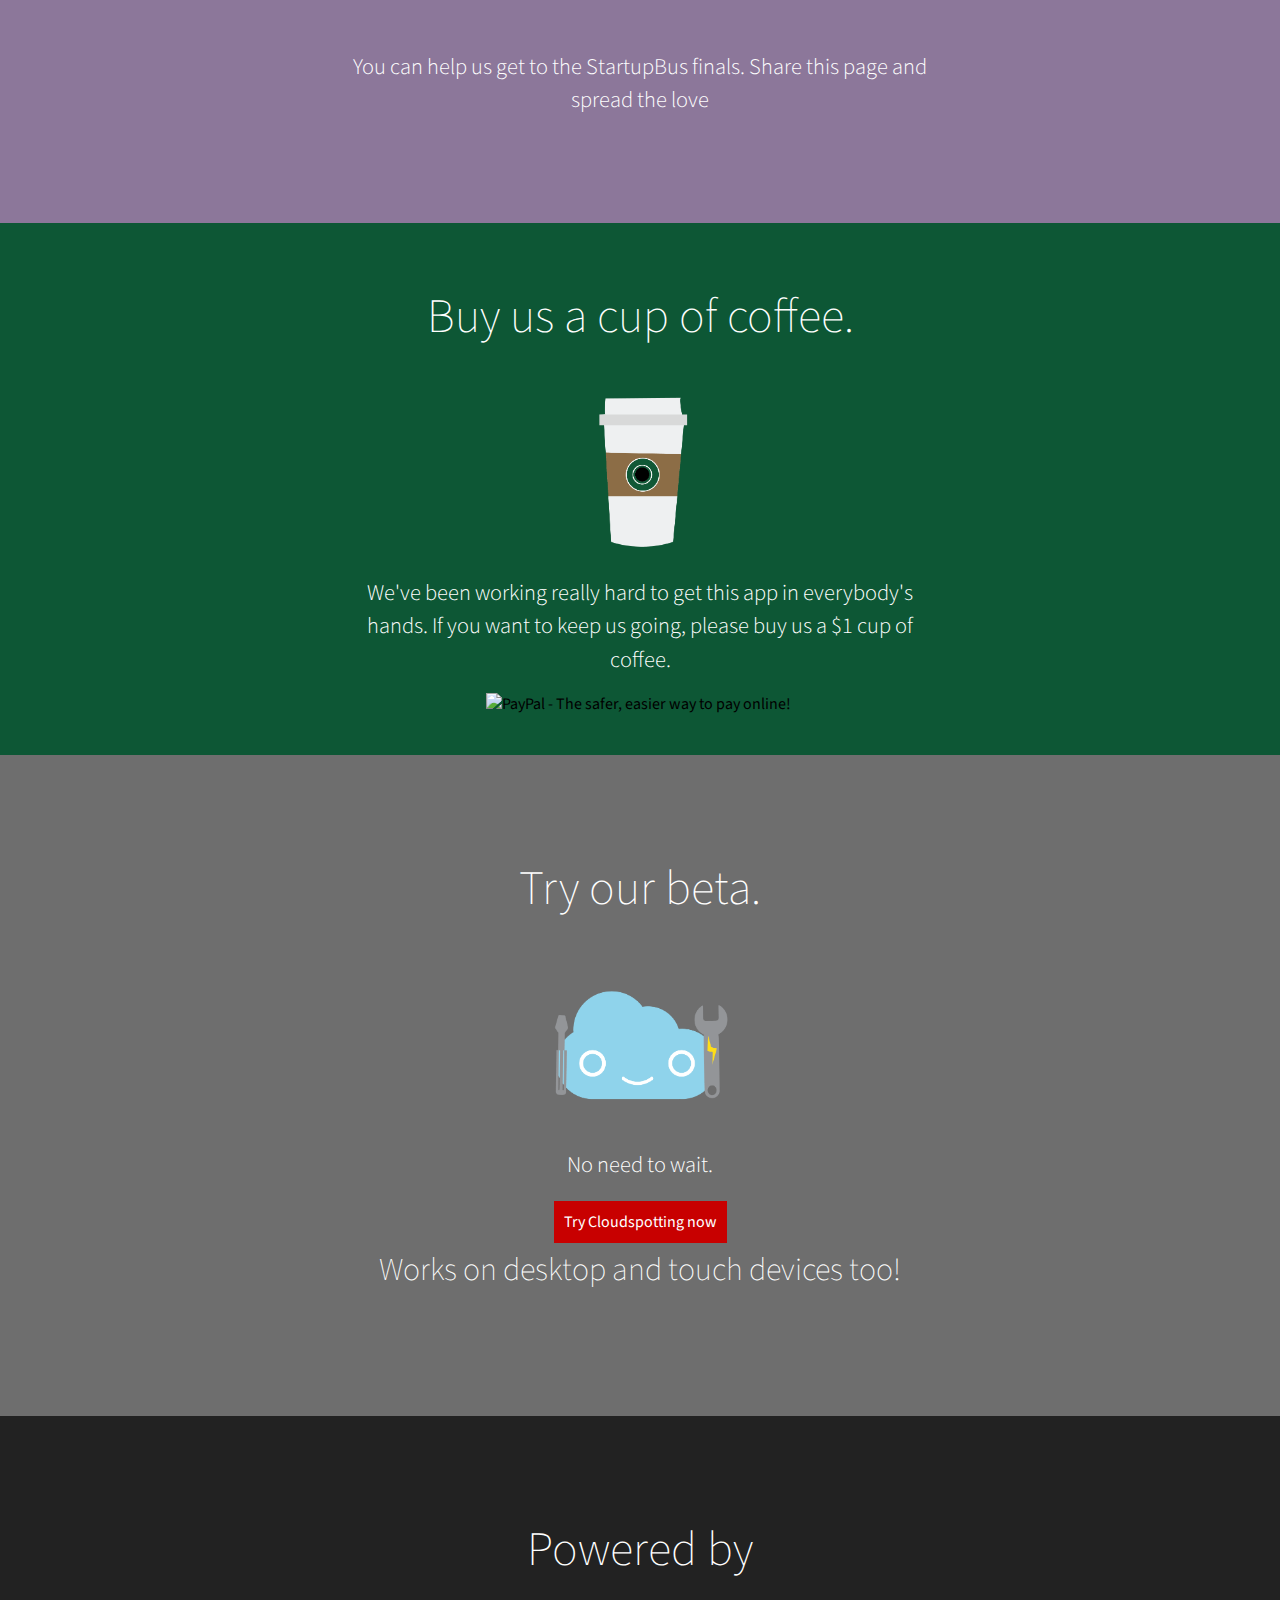
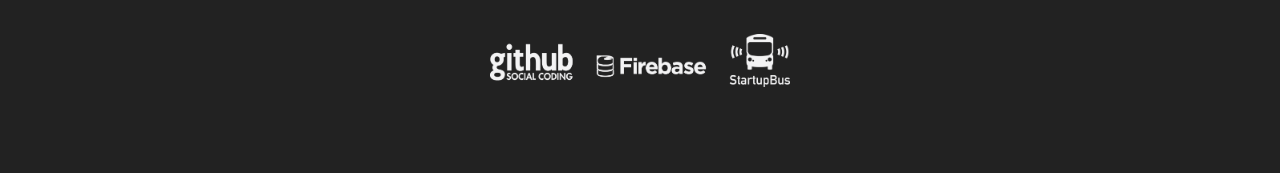
==== commit fe5c3ccb: "LOL Descriptions are back" ====
--- a/index.html
+++ b/index.html
@@ -234,7 +234,7 @@
       <div class="box">
         <h2>Try our beta.</h2>
         <img class="hero" src="images/cloudio-tools.png">
-        
+        <p class="tagline">No need to wait.</p>
         <a class="button" href="spot">Try Cloudspotting now</a>
               <h4>Works on desktop and touch devices too!</h4>
 
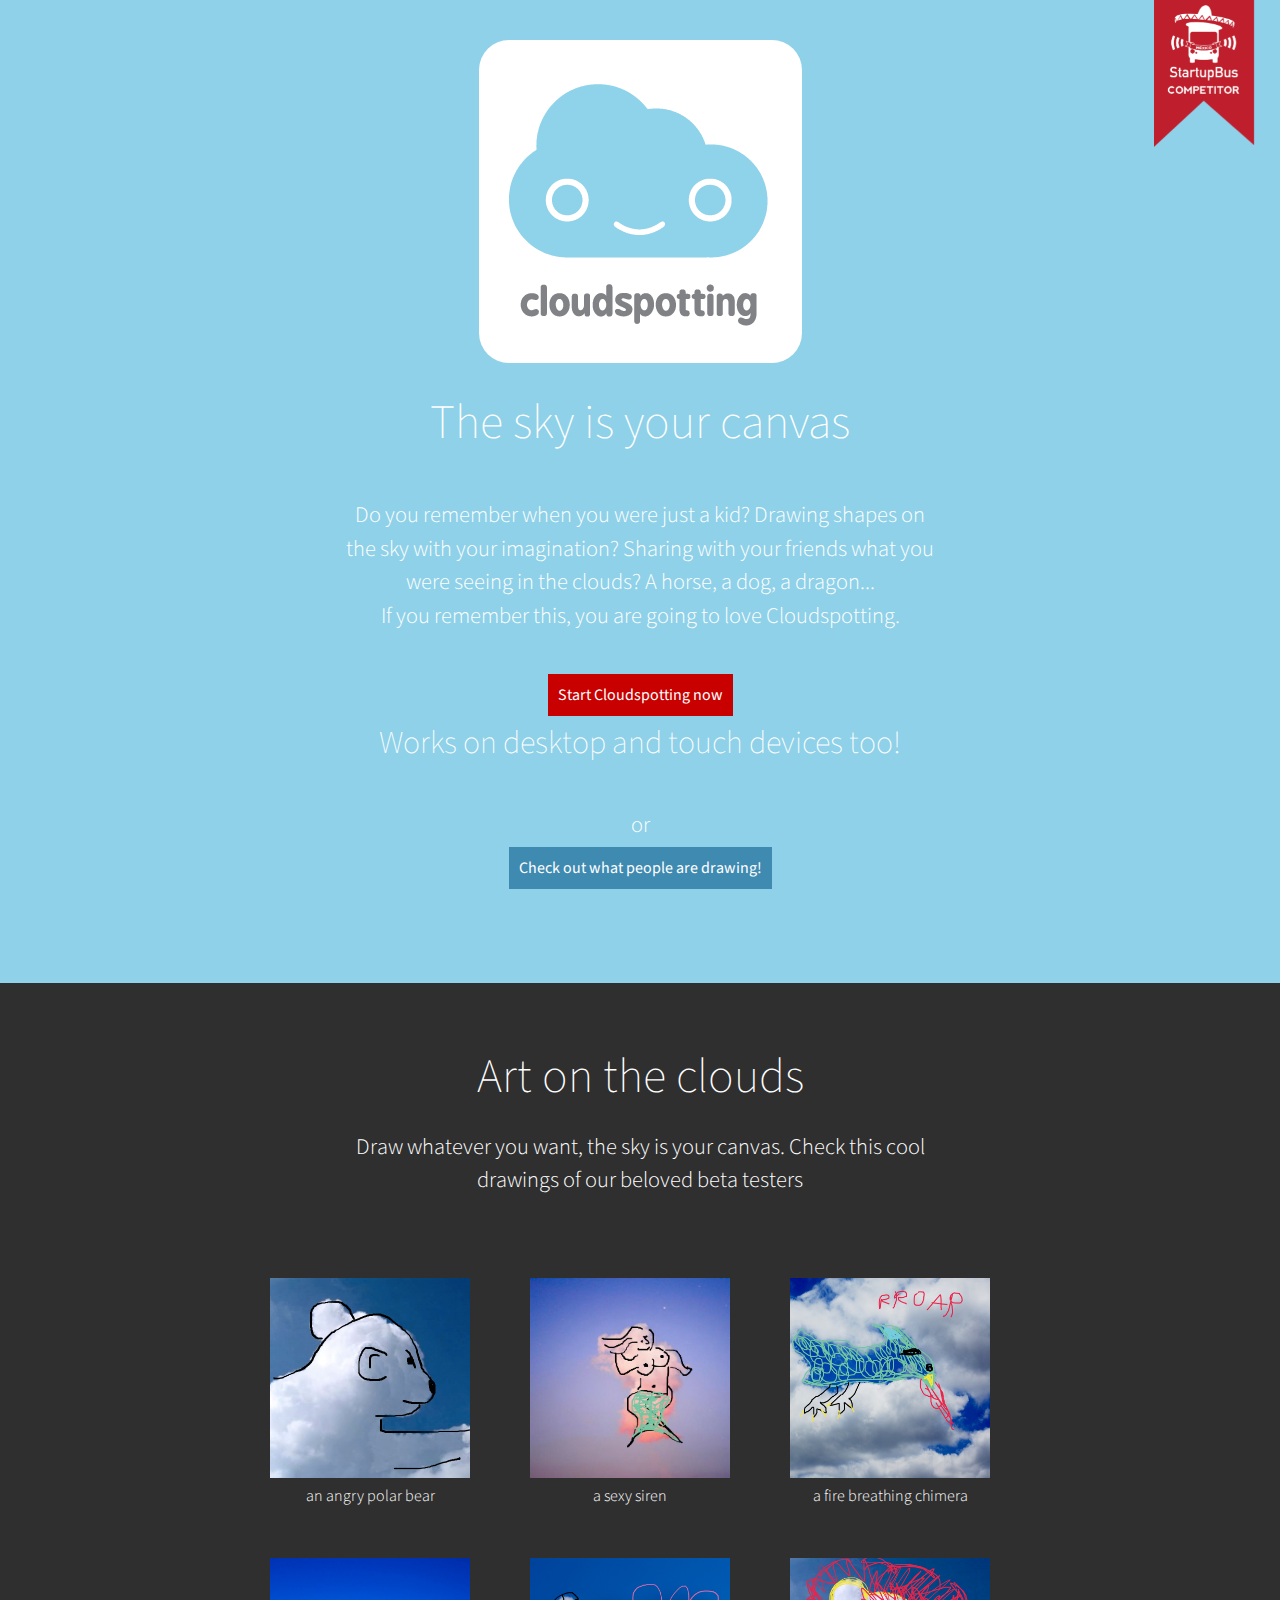
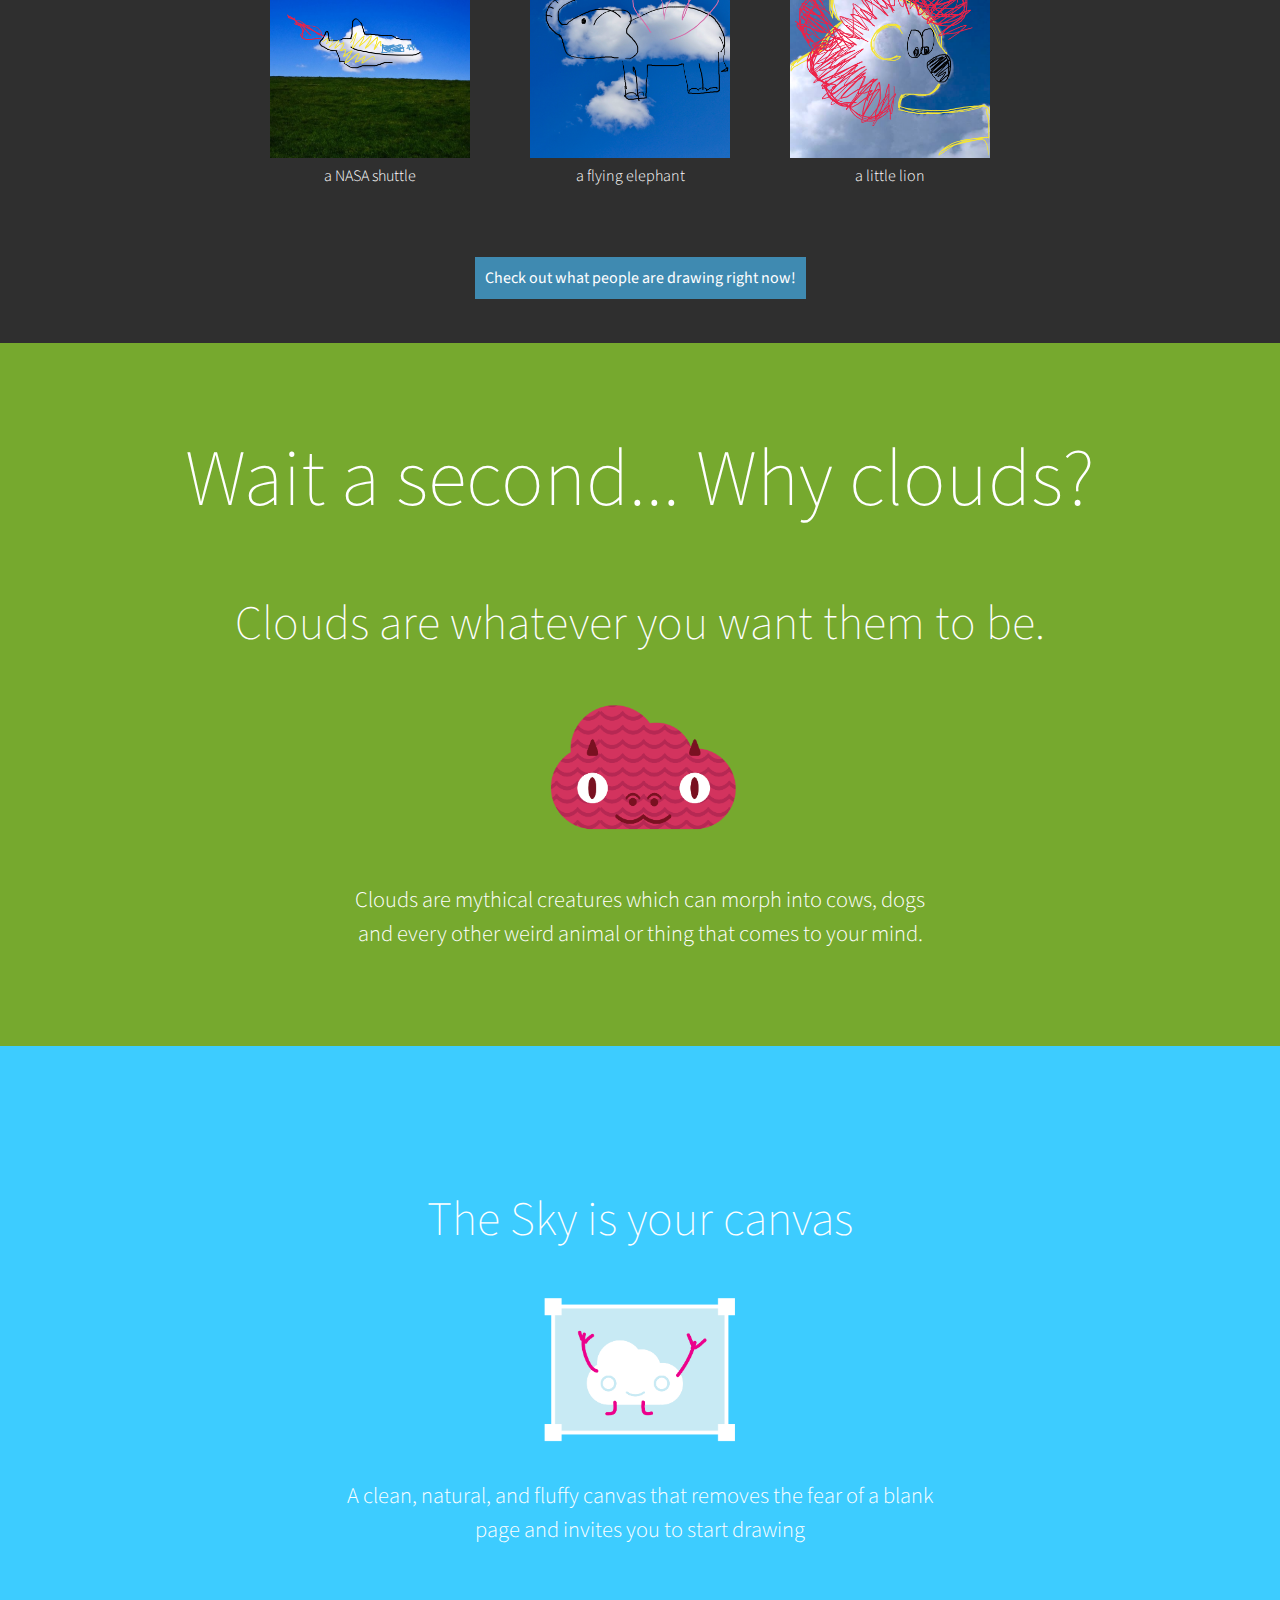
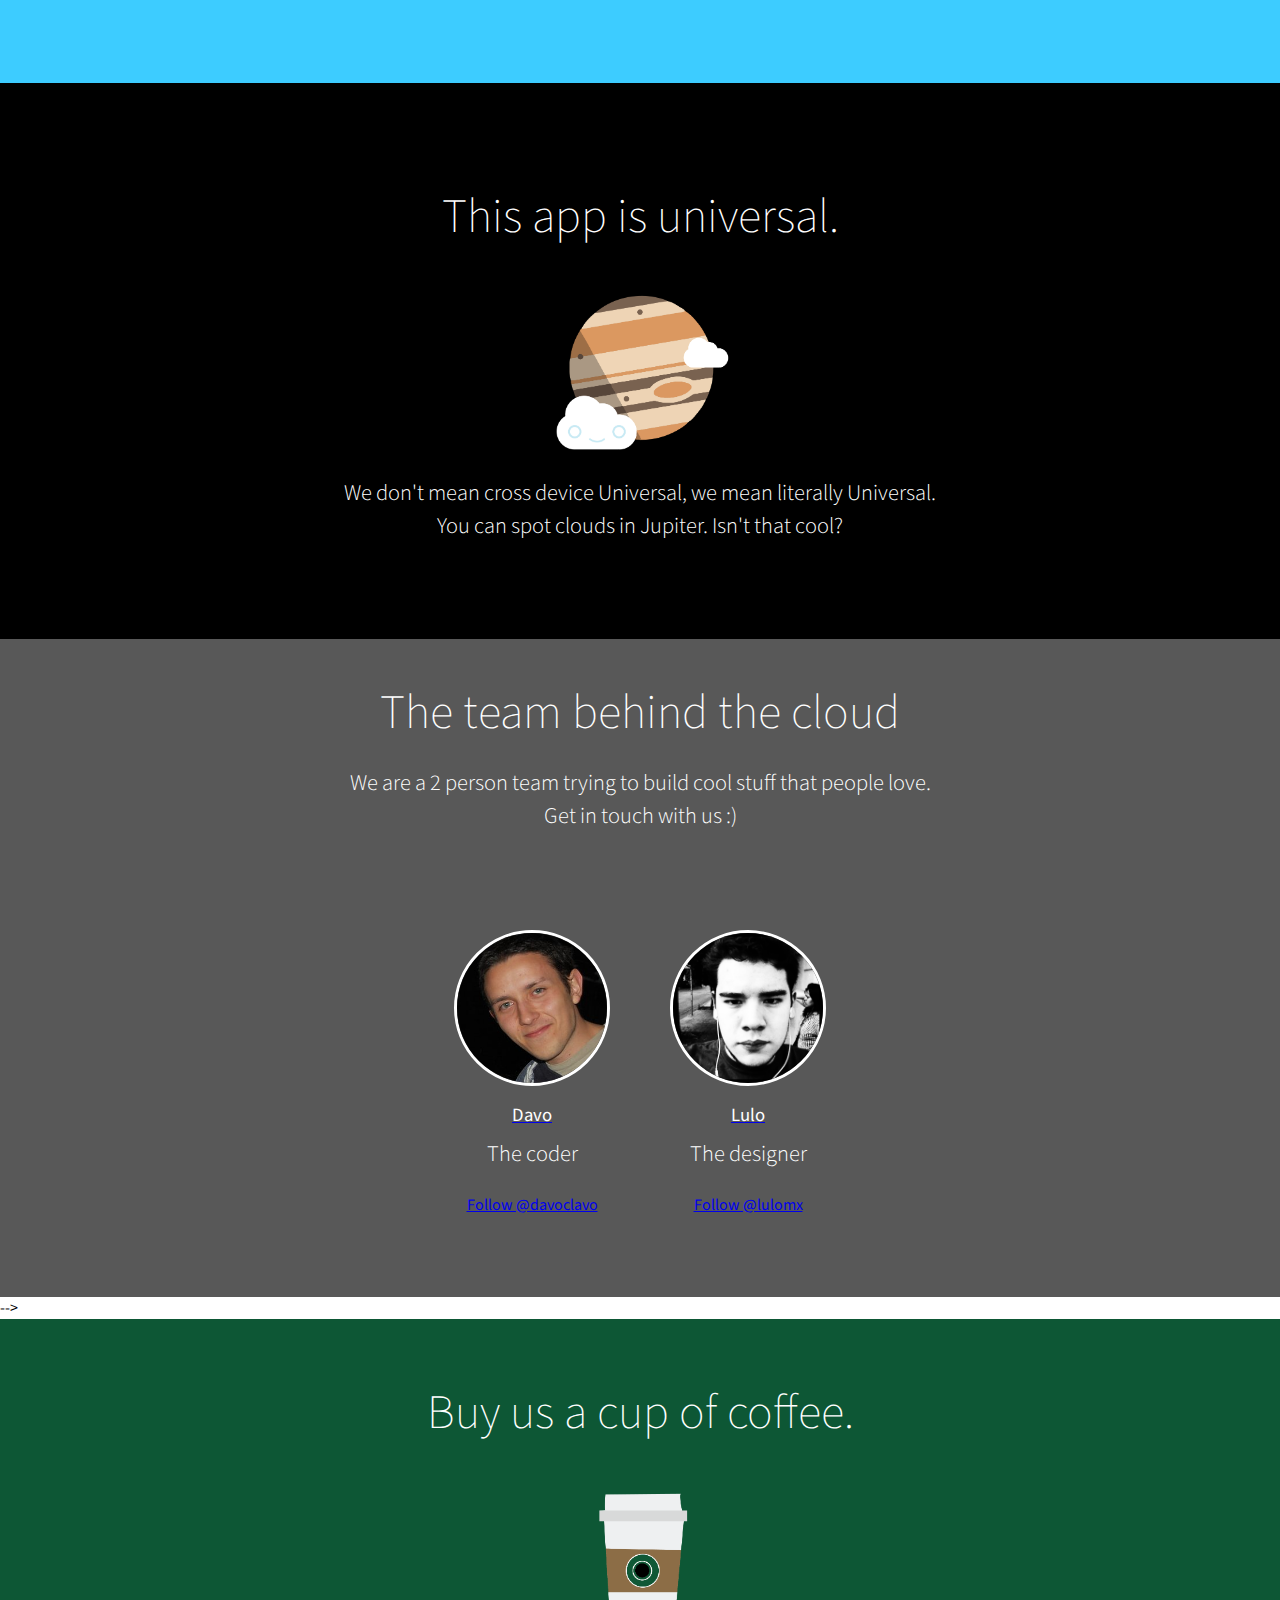
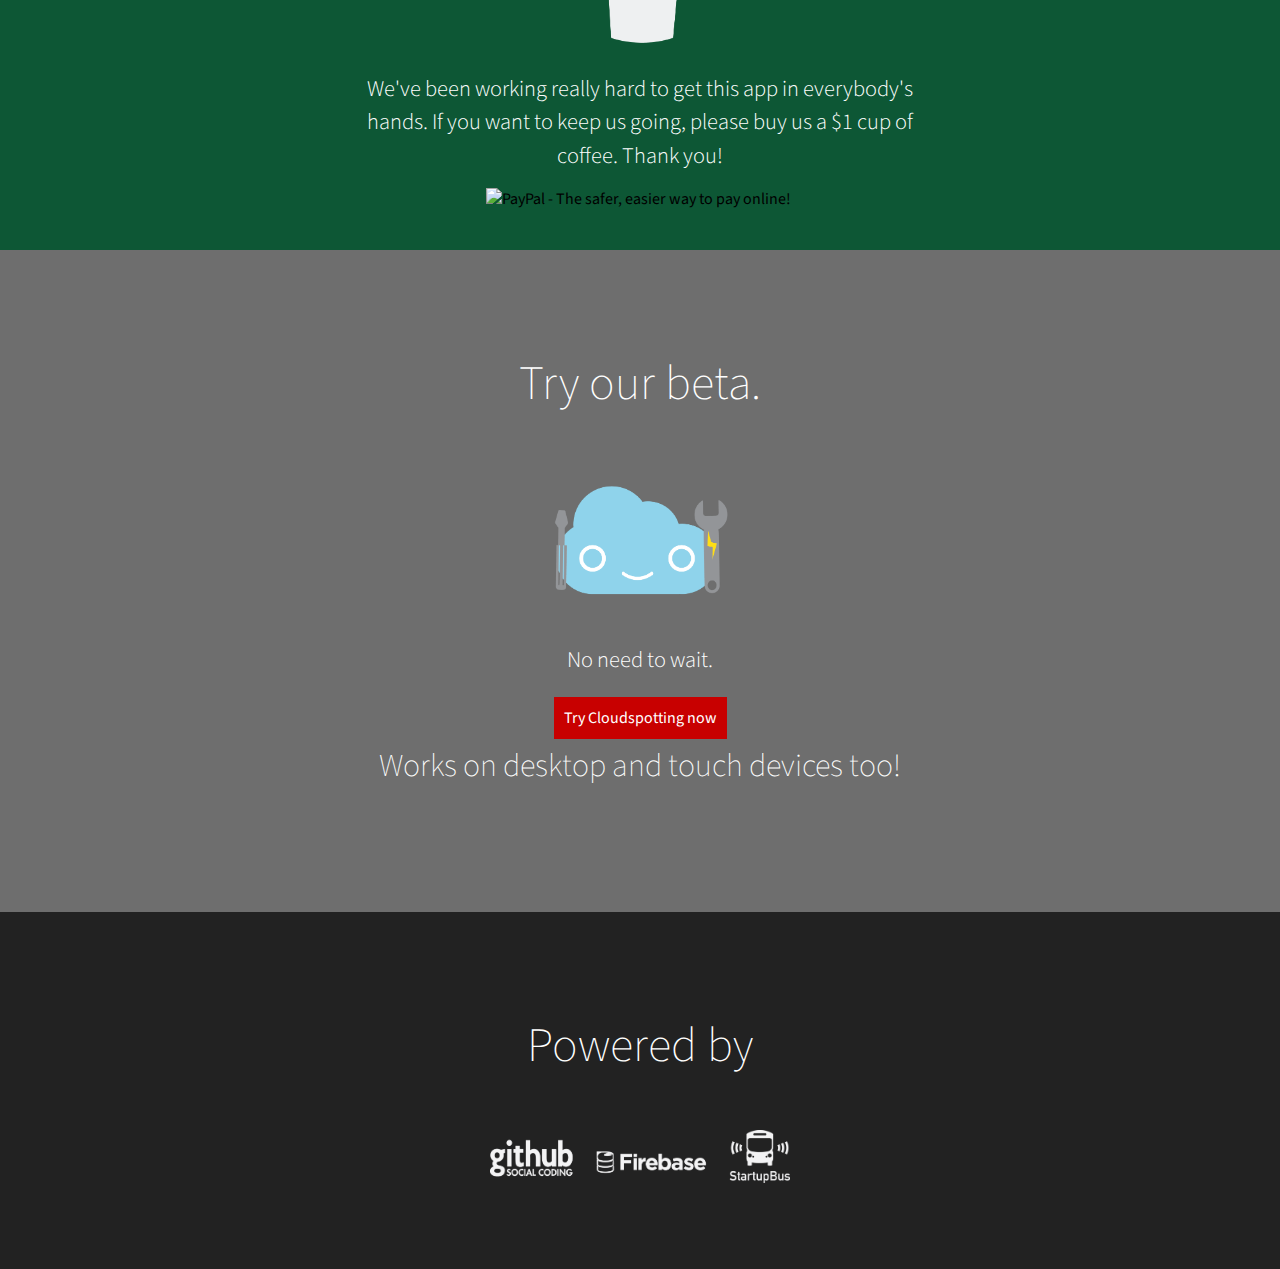
==== commit 6303fa8f: "Startupbus reference gone!" ====
--- a/index.html
+++ b/index.html
@@ -176,6 +176,8 @@
       </div>
     </div>
 
+  <!--
+  
     <div id="bus" class="box">
       <h2>Help us get to the finals.</h2>
       <img class="hero" src="images/cloudio-ribbon.png">
@@ -215,12 +217,12 @@
         </li> -->
       </ul>
     </div>
-
+-->
 
     <div id="coffee" class="box">
       <h2>Buy us a cup of coffee.</h2>
       <img class="hero" src="images/coffee.png">
-      <p class="tagline">We've been working really hard to get this app in everybody's hands. If you want to keep us going, please buy us a $1 cup of coffee.</p>
+      <p class="tagline">We've been working really hard to get this app in everybody's hands. If you want to keep us going, please buy us a $1 cup of coffee. Thank you!</p>
 
       <form action="https://www.paypal.com/cgi-bin/webscr" method="post">
       <input type="hidden" name="cmd" value="_s-xclick">
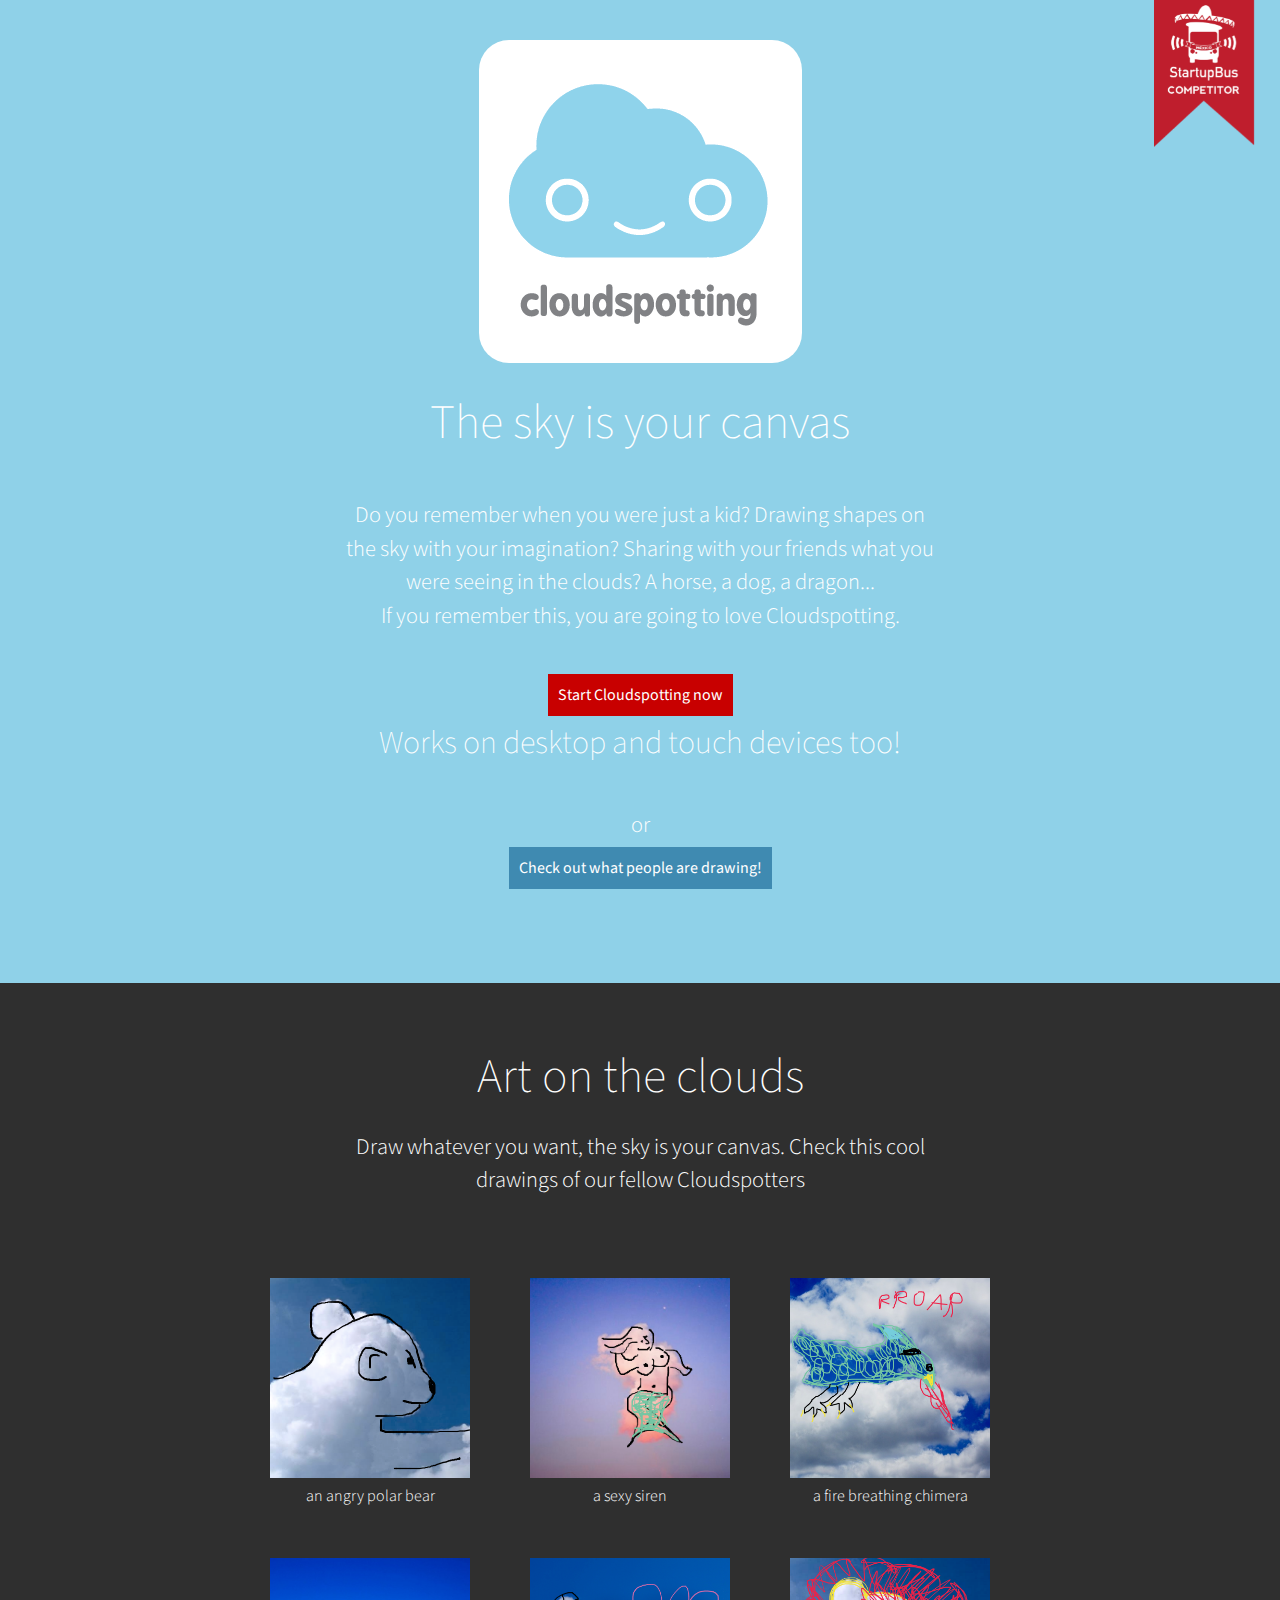
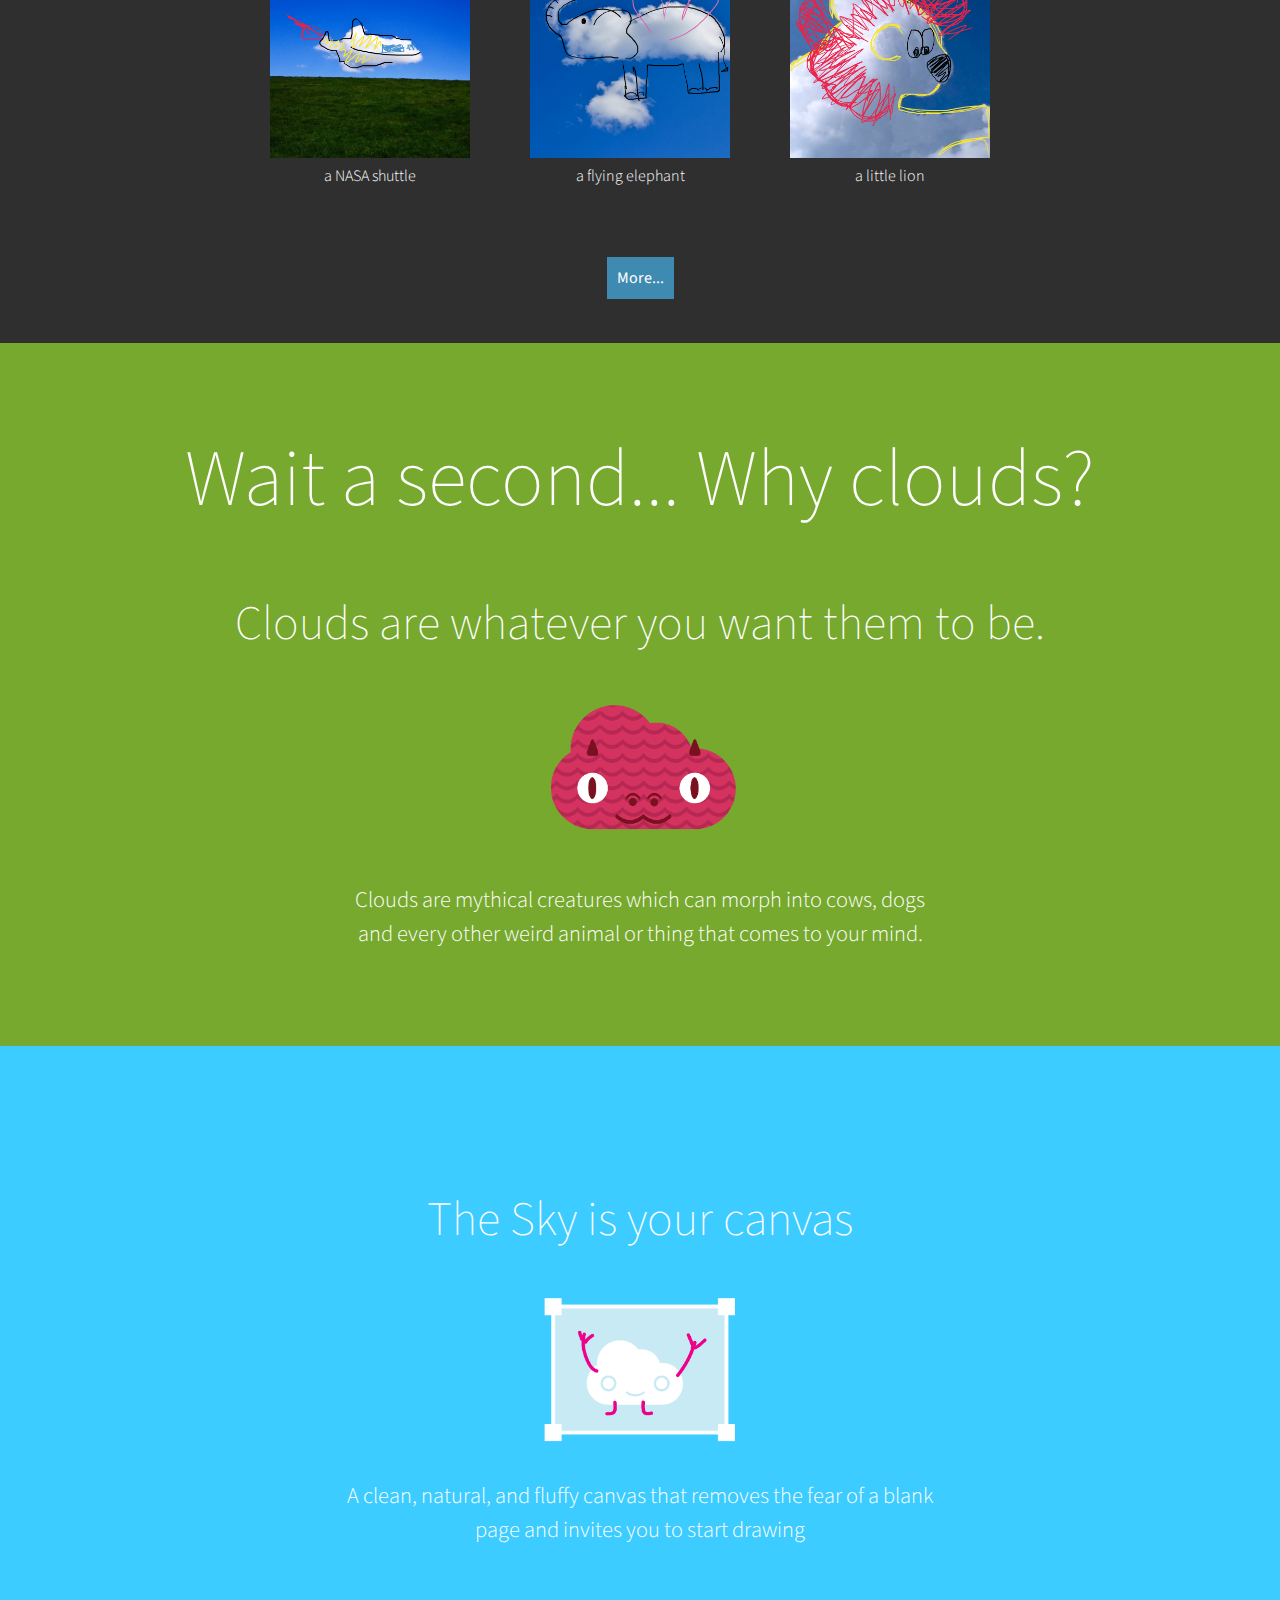
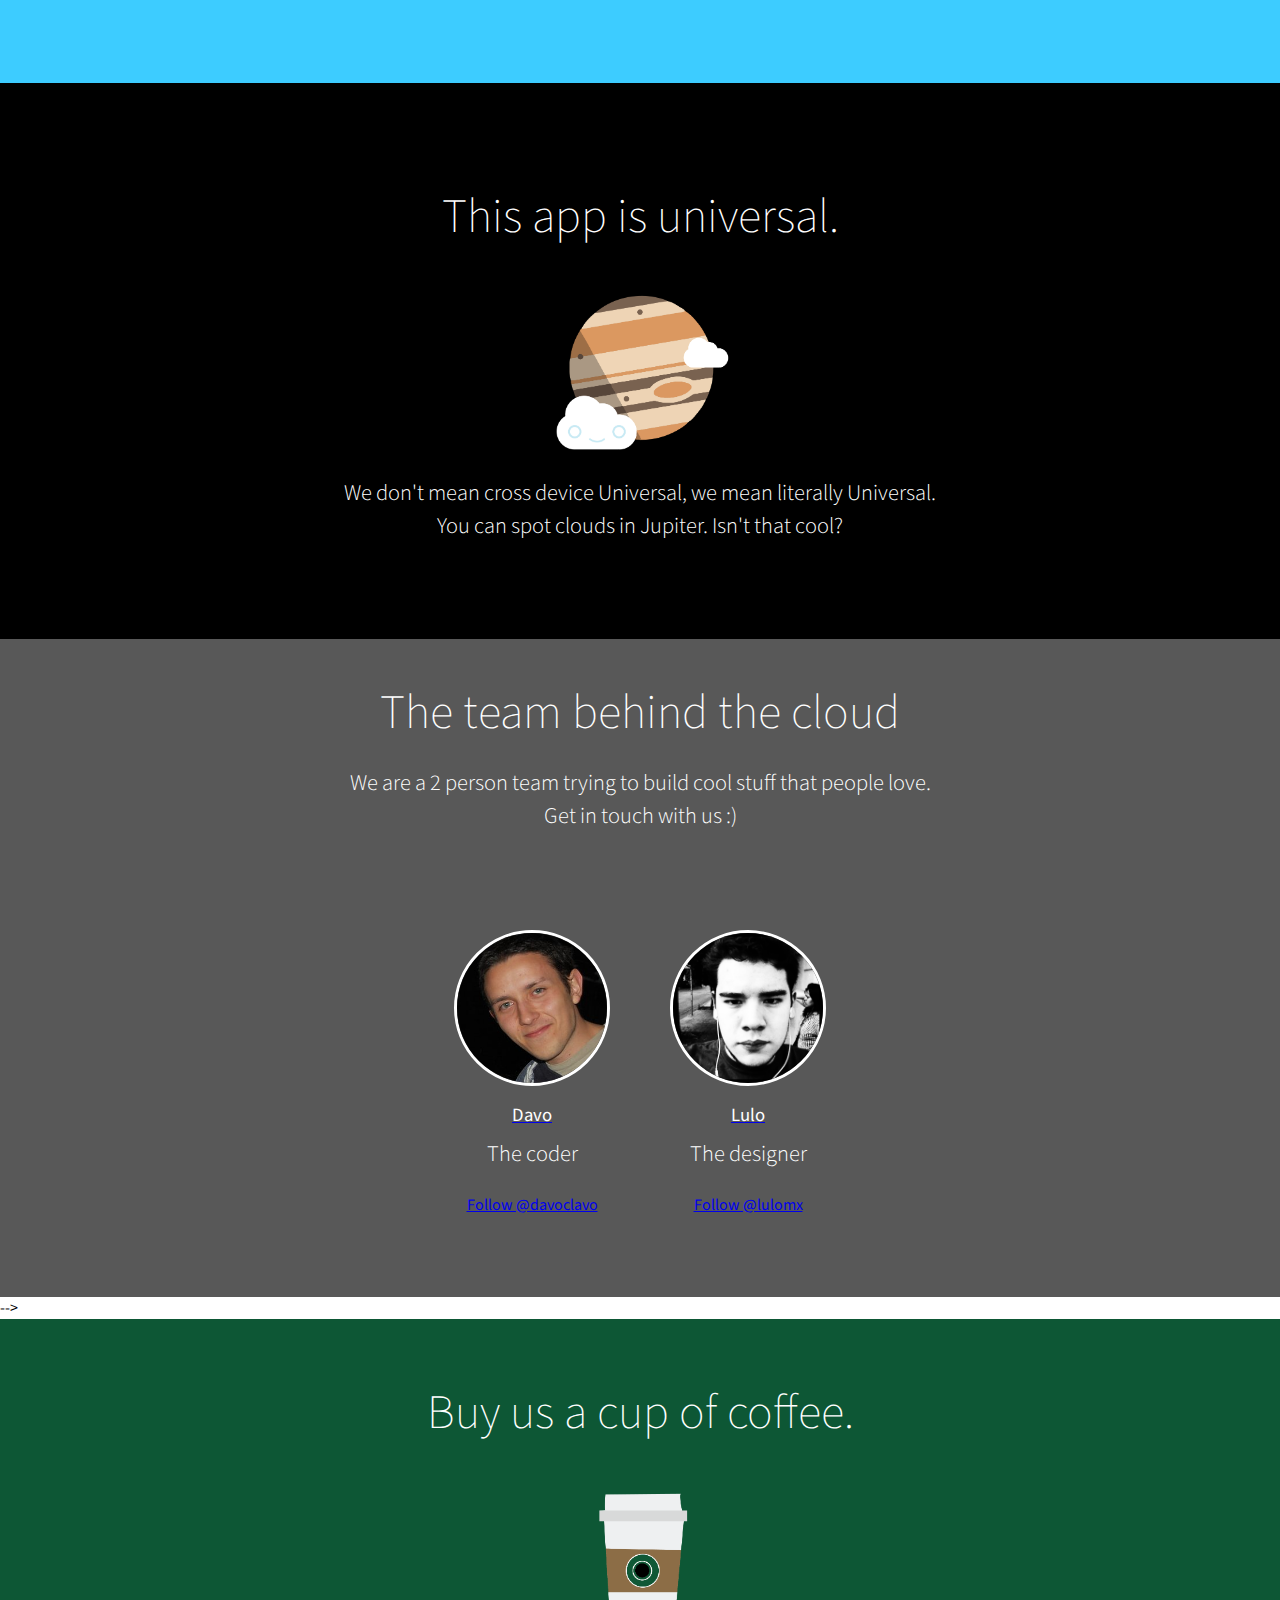
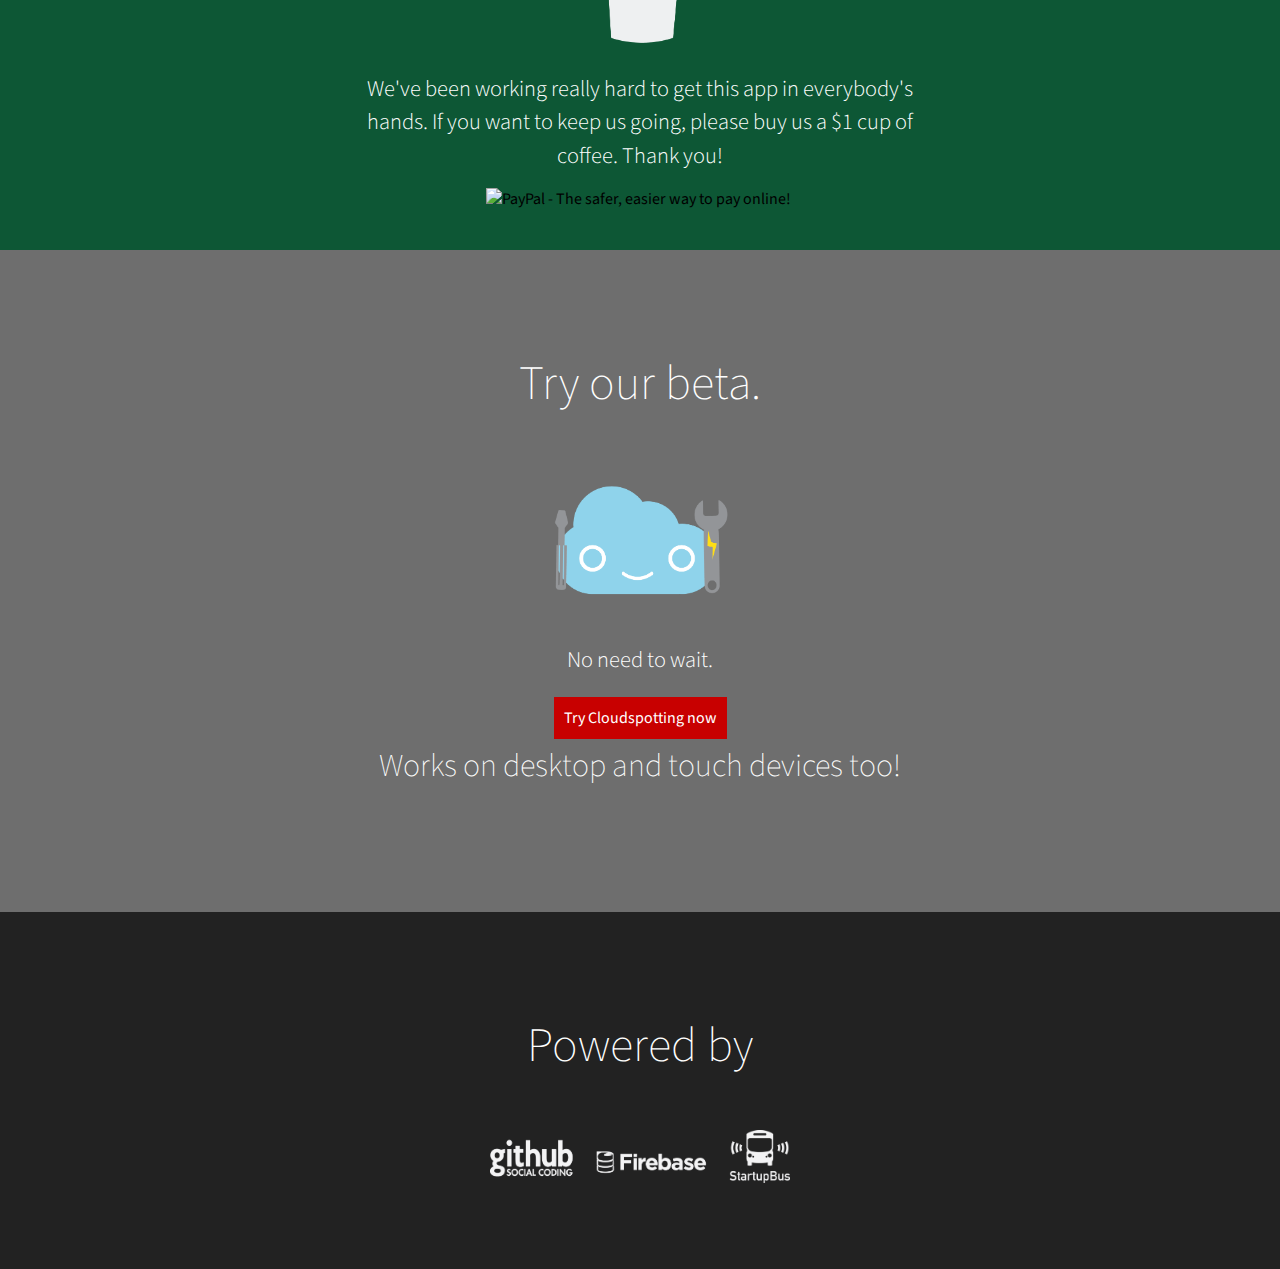
==== commit 043085ee: "Small copywriter changes" ====
--- a/index.html
+++ b/index.html
@@ -104,7 +104,7 @@
 
     <div id="drawings" class="box">
       <h2>Art on the clouds</h2>
-      <p class="tagline">Draw whatever you want, the sky is your canvas. Check this cool drawings of our beloved beta testers</p>
+      <p class="tagline">Draw whatever you want, the sky is your canvas. Check this cool drawings of our fellow Cloudspotters</p>
       <div class="center-list mockup">
         <ul>
           <li><a href="images/spot-1.png" rel="lightbox"><img src="images/spot-1.png"></img></a>
@@ -120,7 +120,7 @@
           <li><a href="images/spot-6.png" rel="lightbox"><img src="images/spot-6.png"></img></a>
           <p class="caption">a little lion</p></li>
         </ul>
-        <a class="button feed" href="feed">Check out what people are drawing right now!</a>
+        <a class="button feed" href="feed">More...</a>
       </div>
     </div>
 
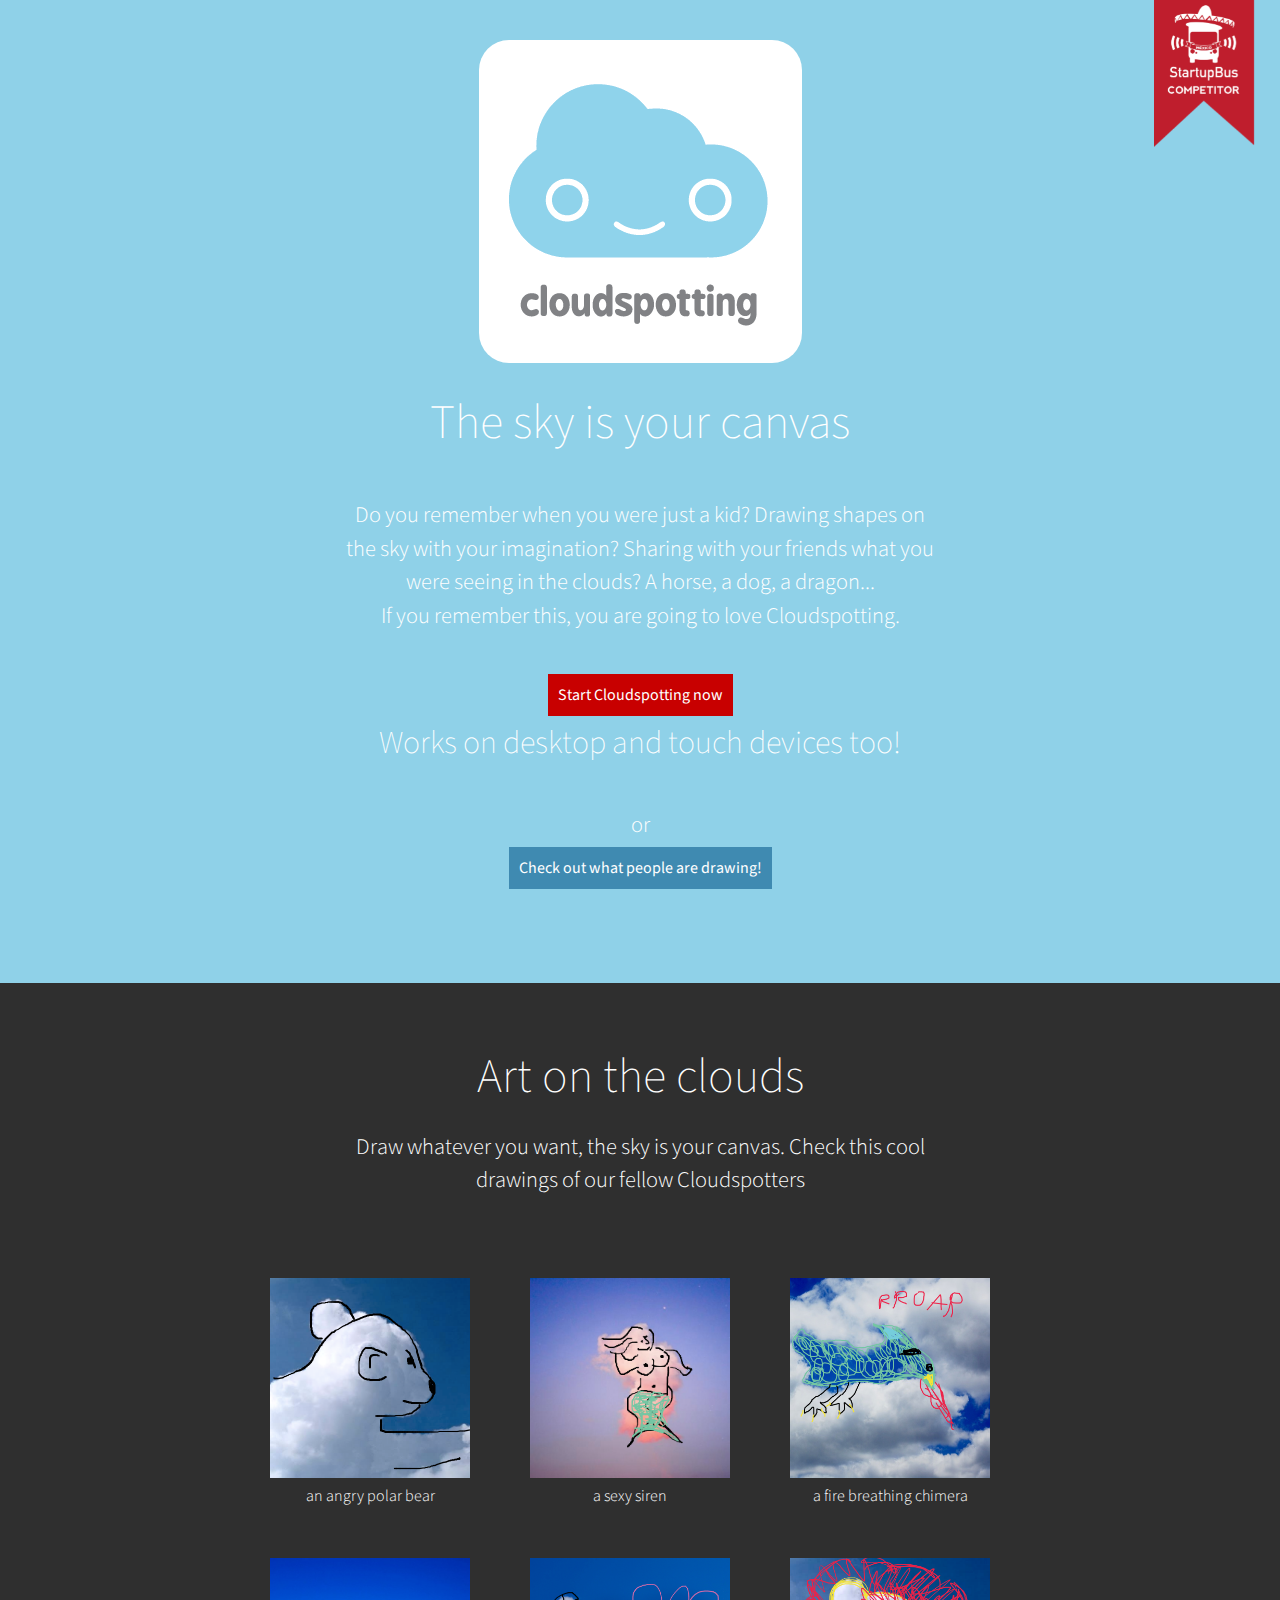
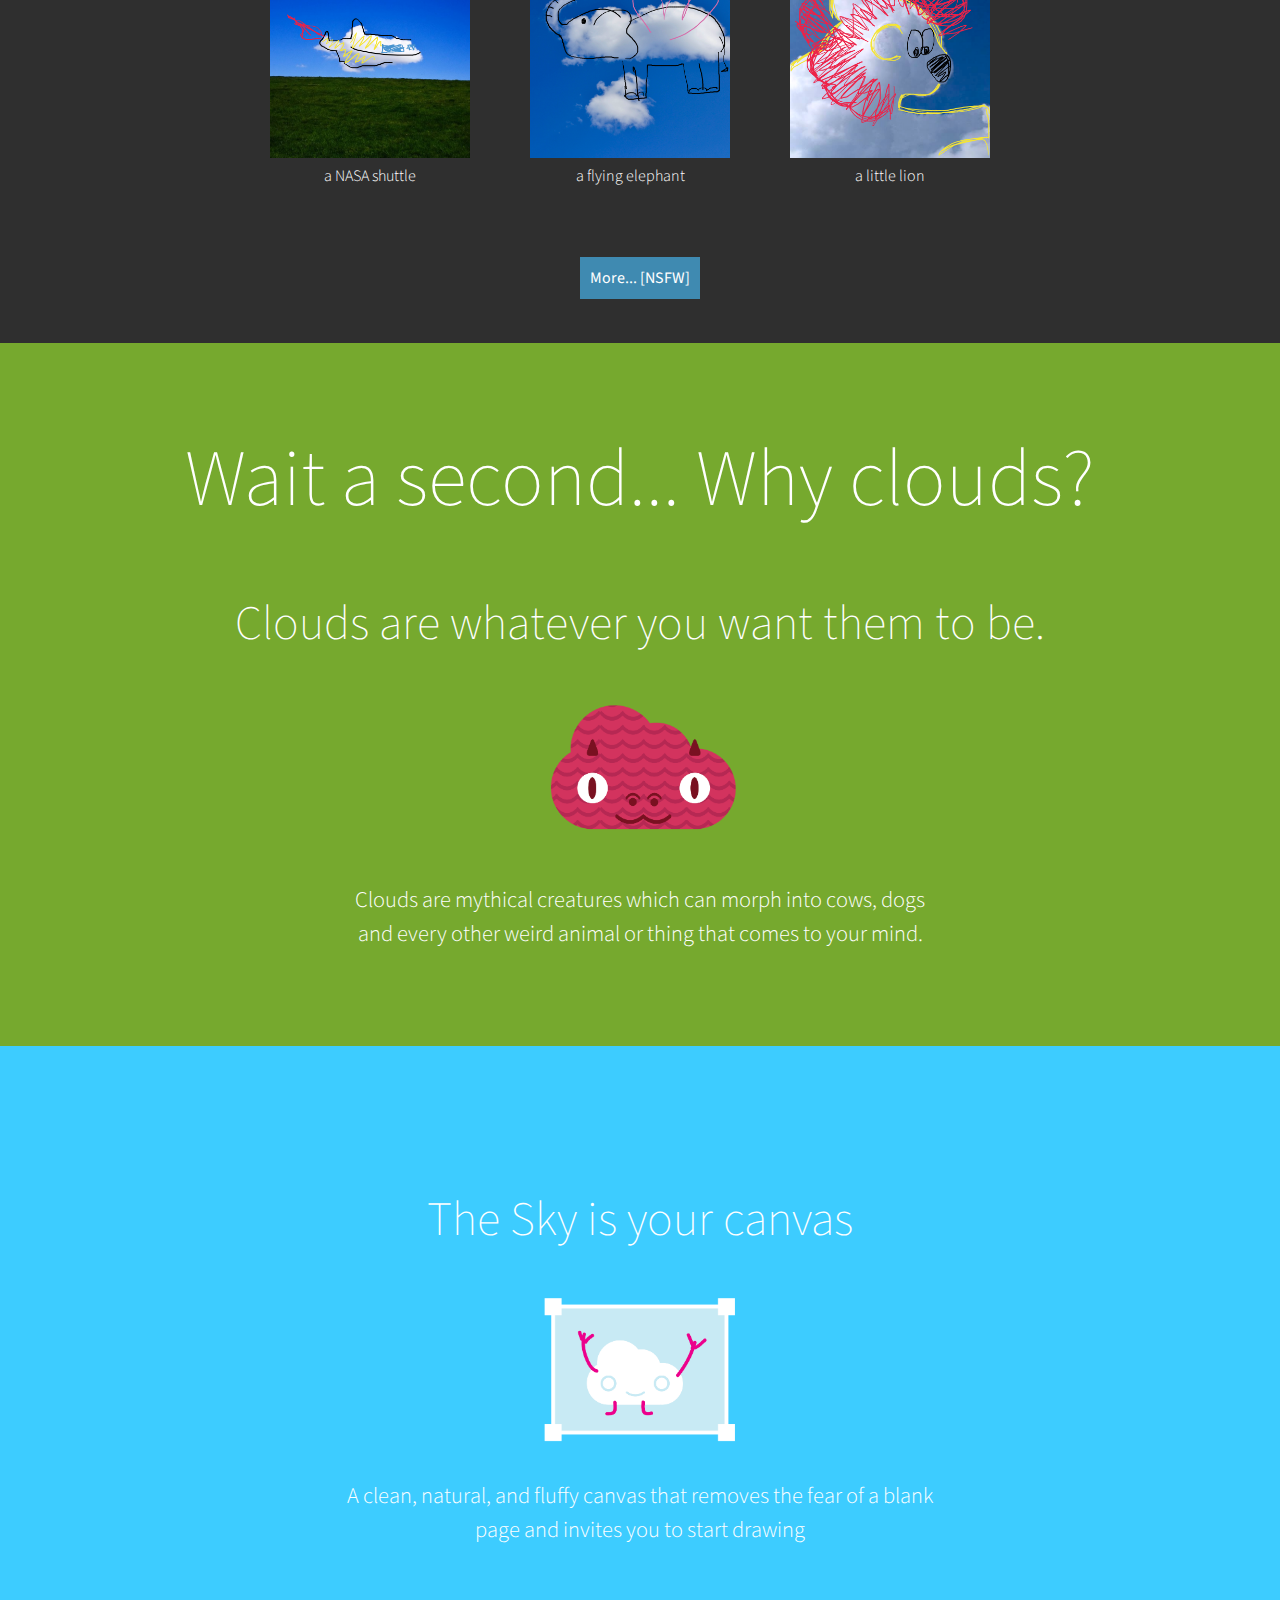
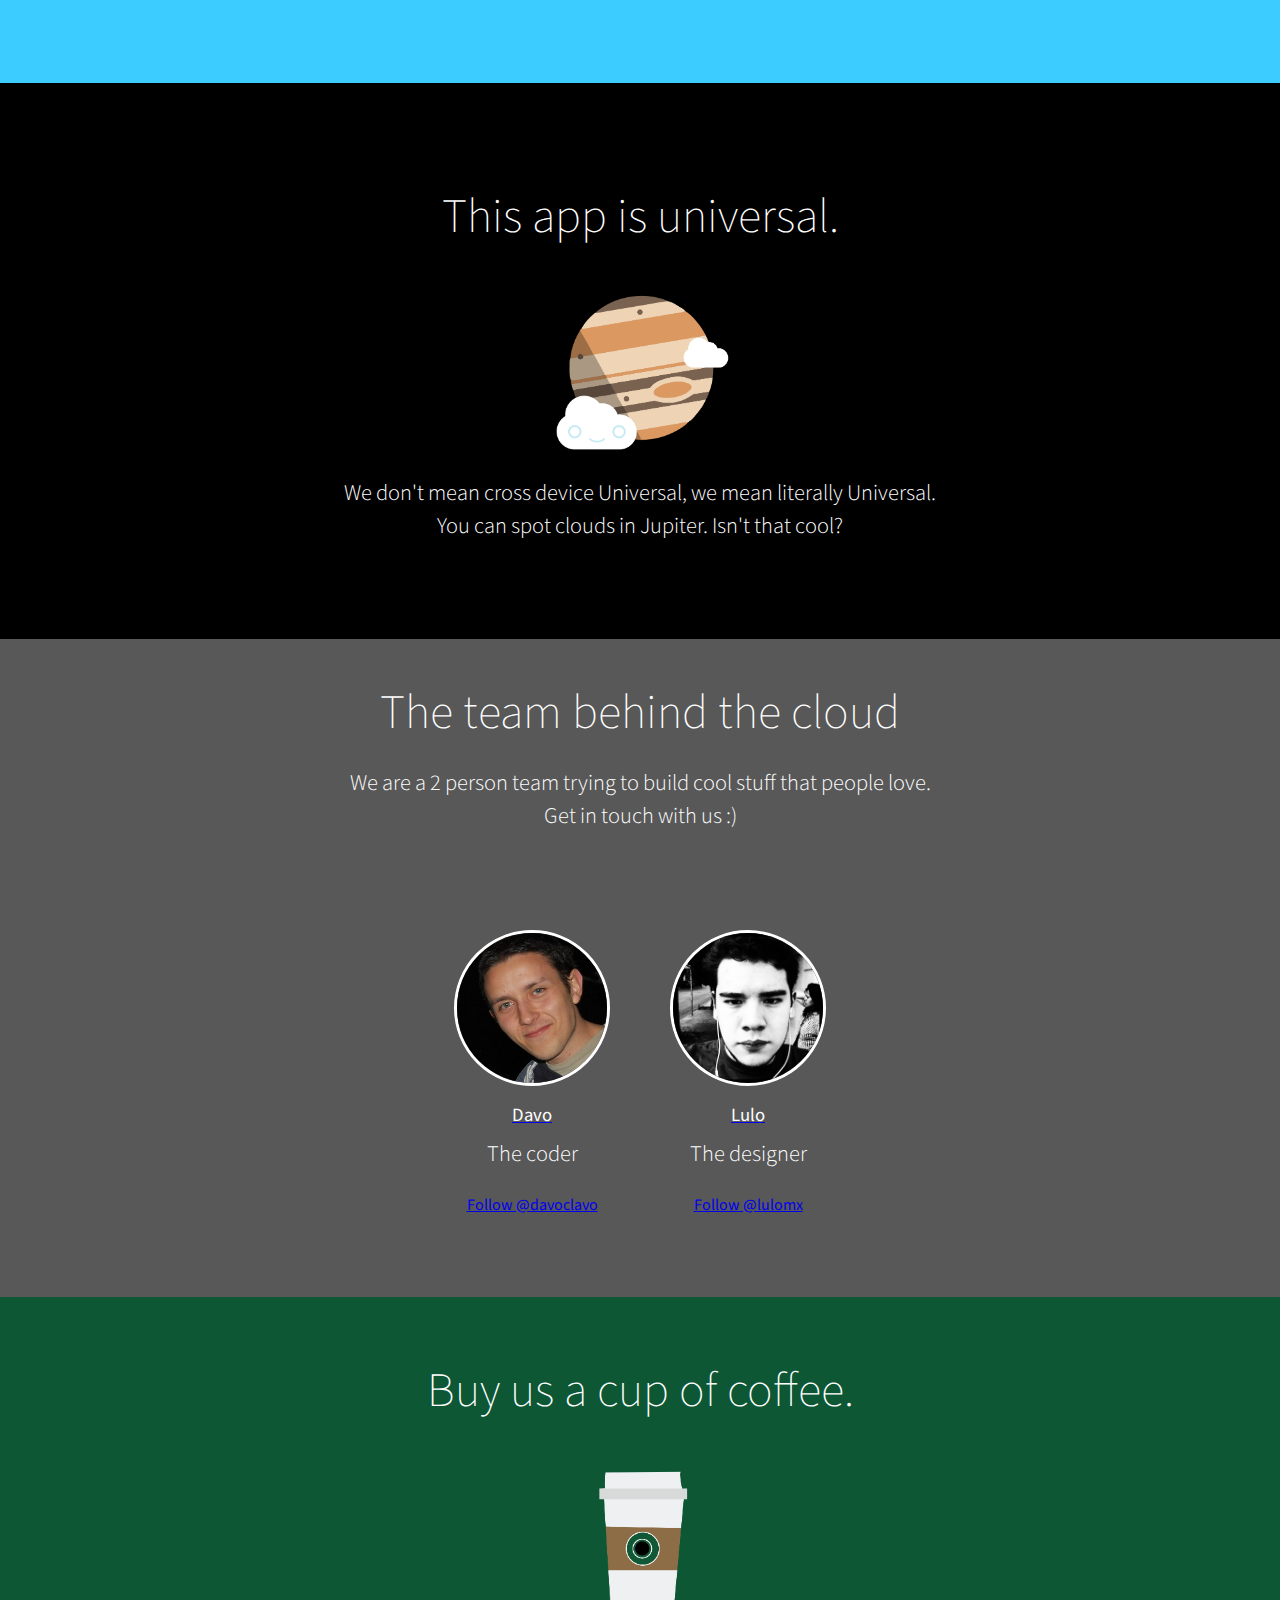
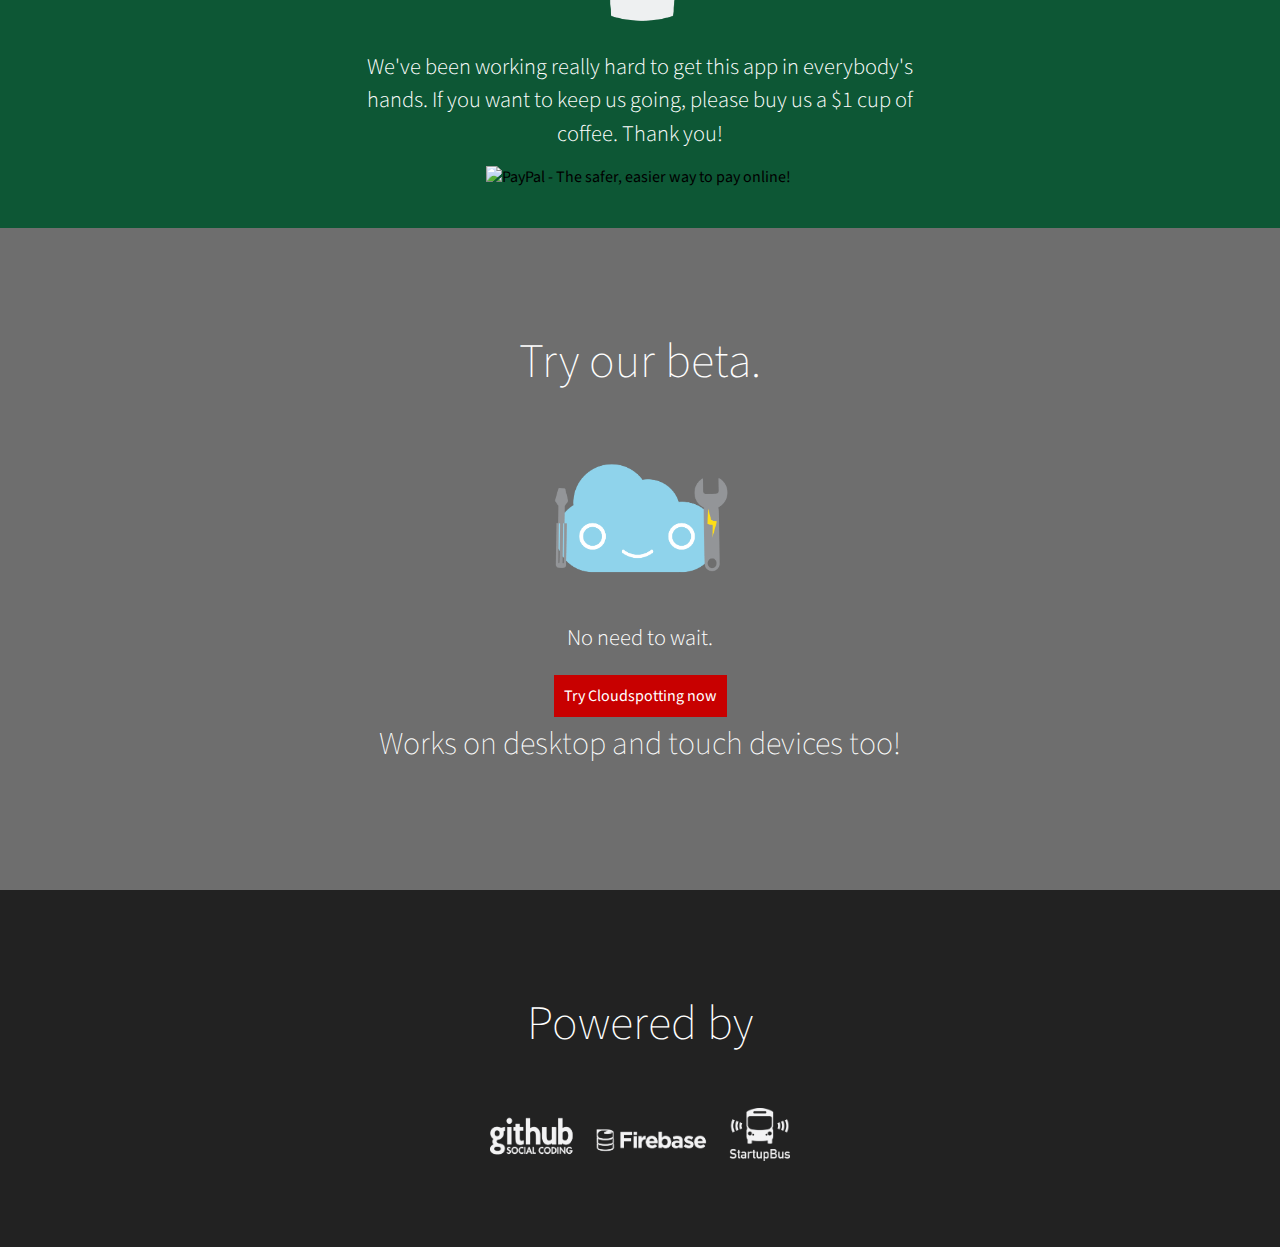
==== commit c98f3e50: "More copy fixes" ====
--- a/index.html
+++ b/index.html
@@ -120,7 +120,7 @@
           <li><a href="images/spot-6.png" rel="lightbox"><img src="images/spot-6.png"></img></a>
           <p class="caption">a little lion</p></li>
         </ul>
-        <a class="button feed" href="feed">More...</a>
+        <a class="button feed" href="feed">More... [NSFW]</a>
       </div>
     </div>
 
@@ -214,11 +214,10 @@
             <a href="http://pinterest.com/pin/create/button/?url=http://cloudspotting.co/&amp;media=http://cloudspotting.co/images/logo.png&amp;description=Cloudspotting" class="socialite pinterest-pinit" data-count-layout="horizontal">
                 <span class="vhidden">Pin It!</span>
             </a>
-        </li> -->
+        </li> 
       </ul>
     </div>
--->
-
+    		-->		
     <div id="coffee" class="box">
       <h2>Buy us a cup of coffee.</h2>
       <img class="hero" src="images/coffee.png">
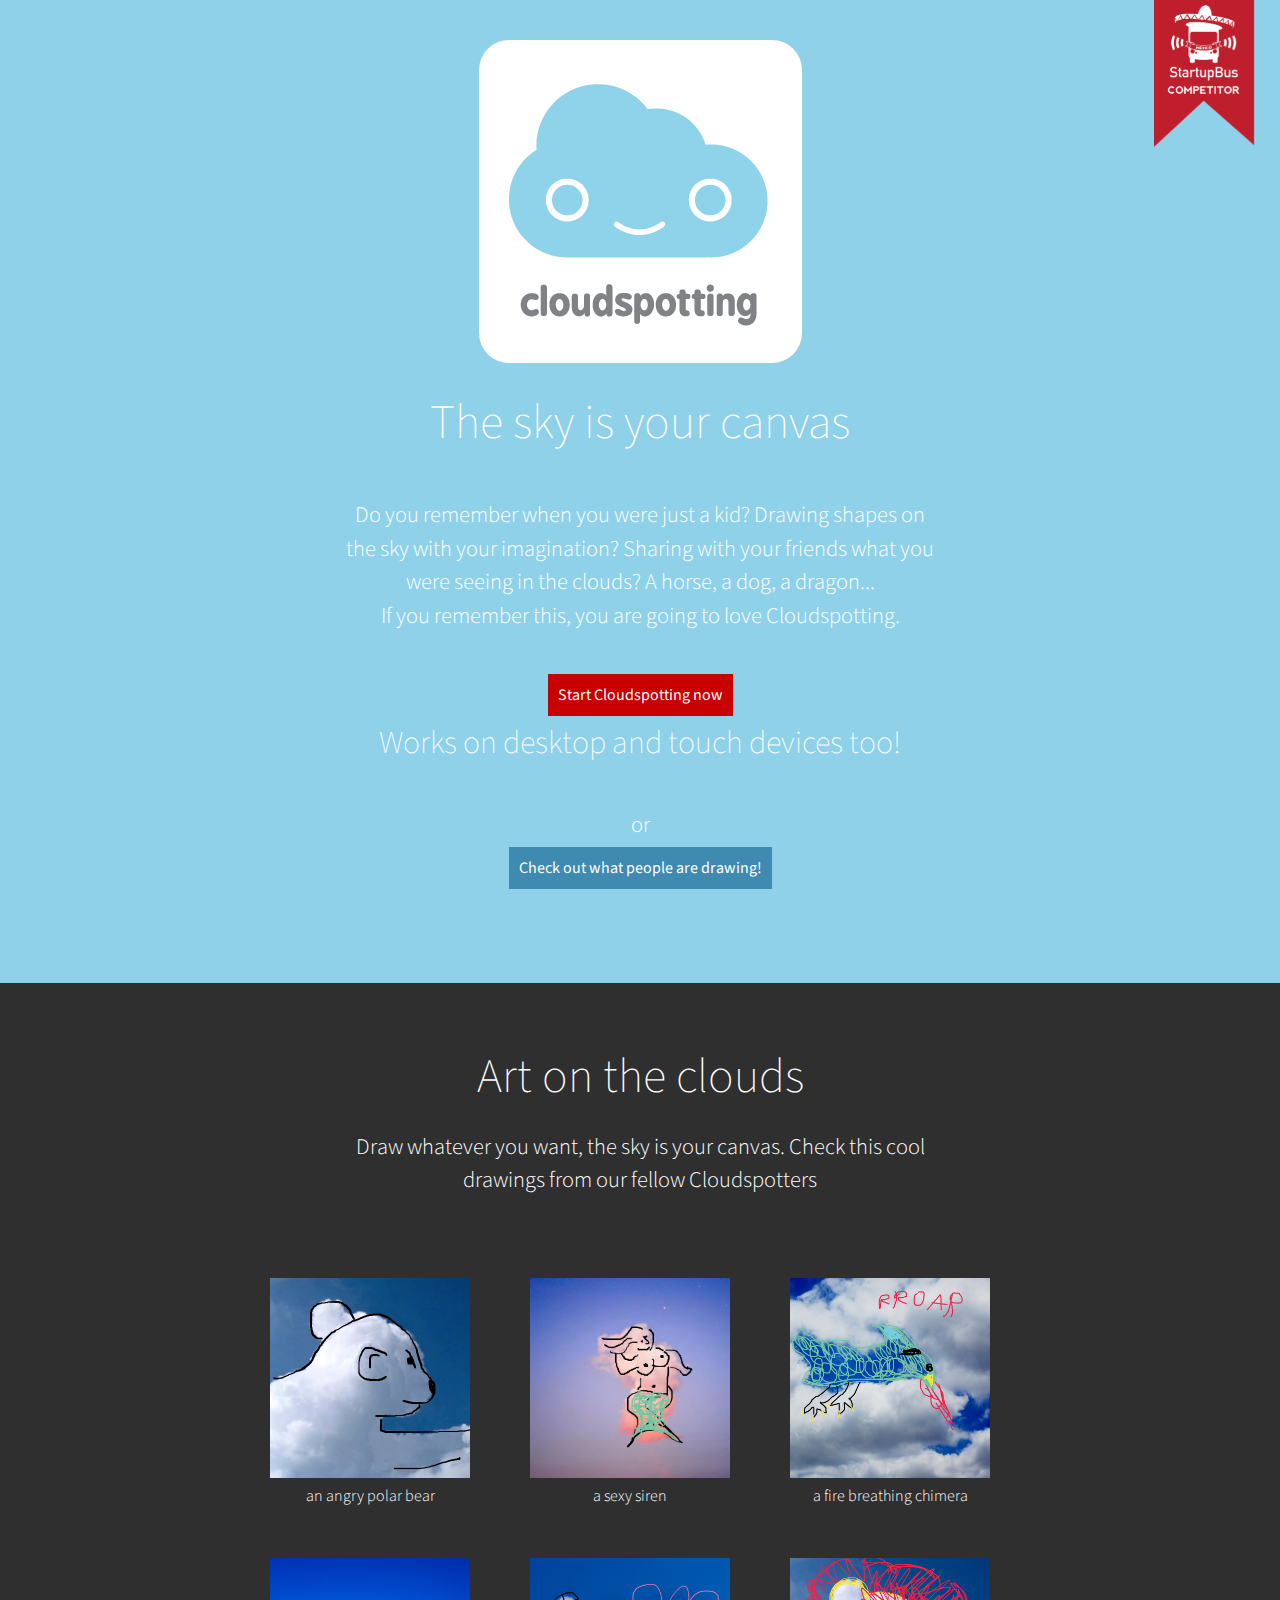
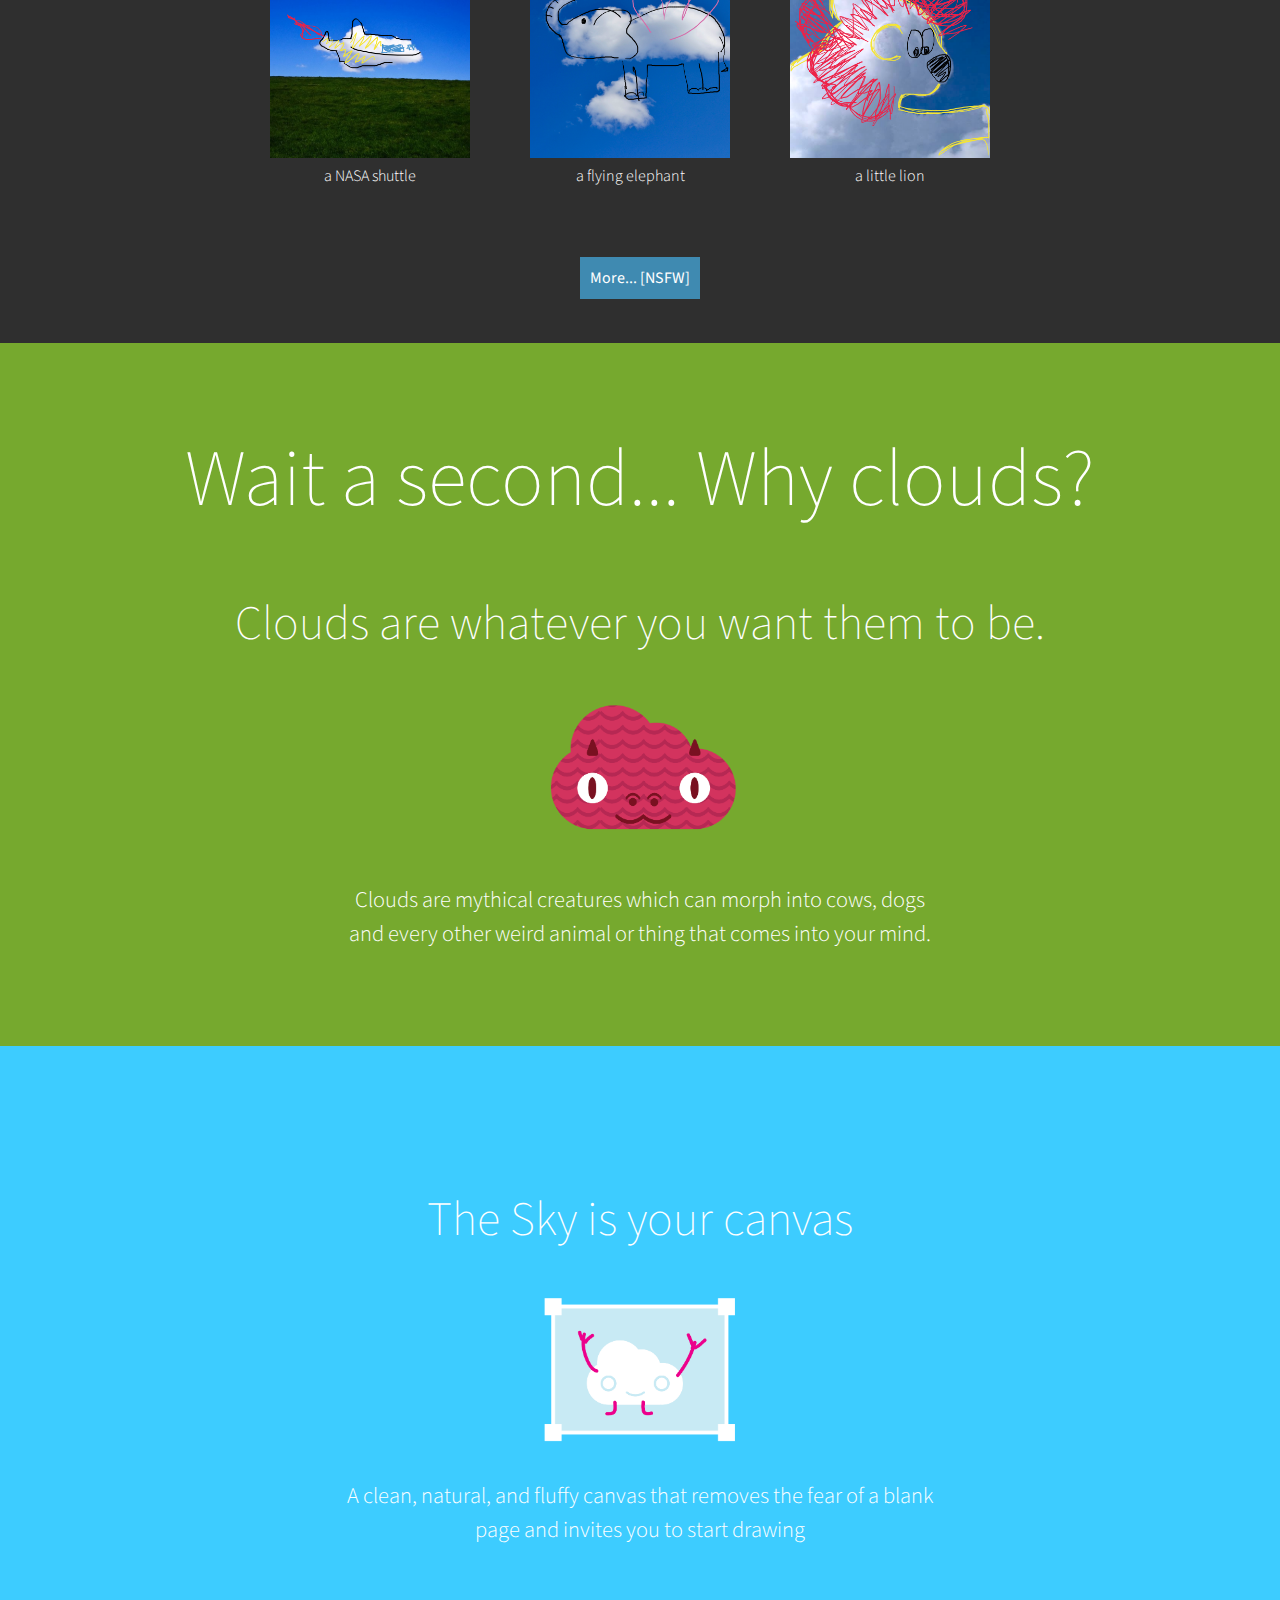
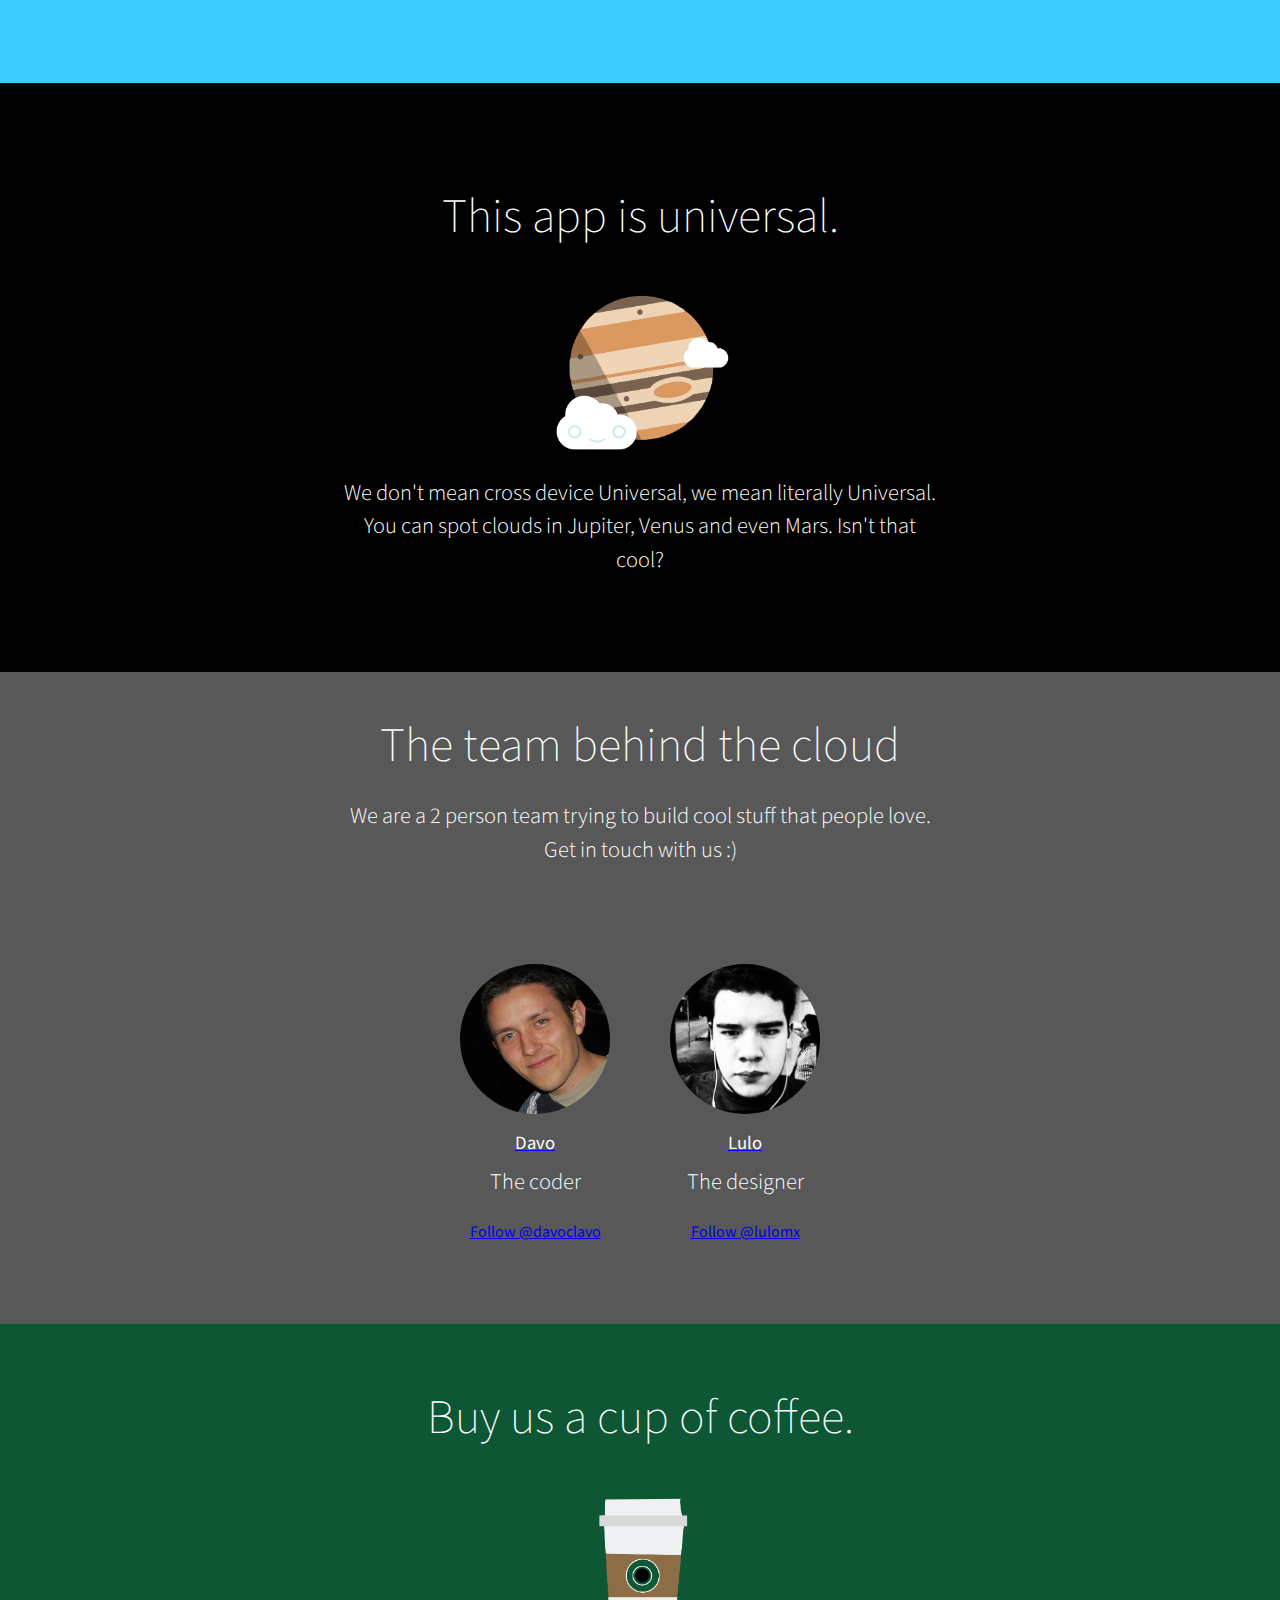
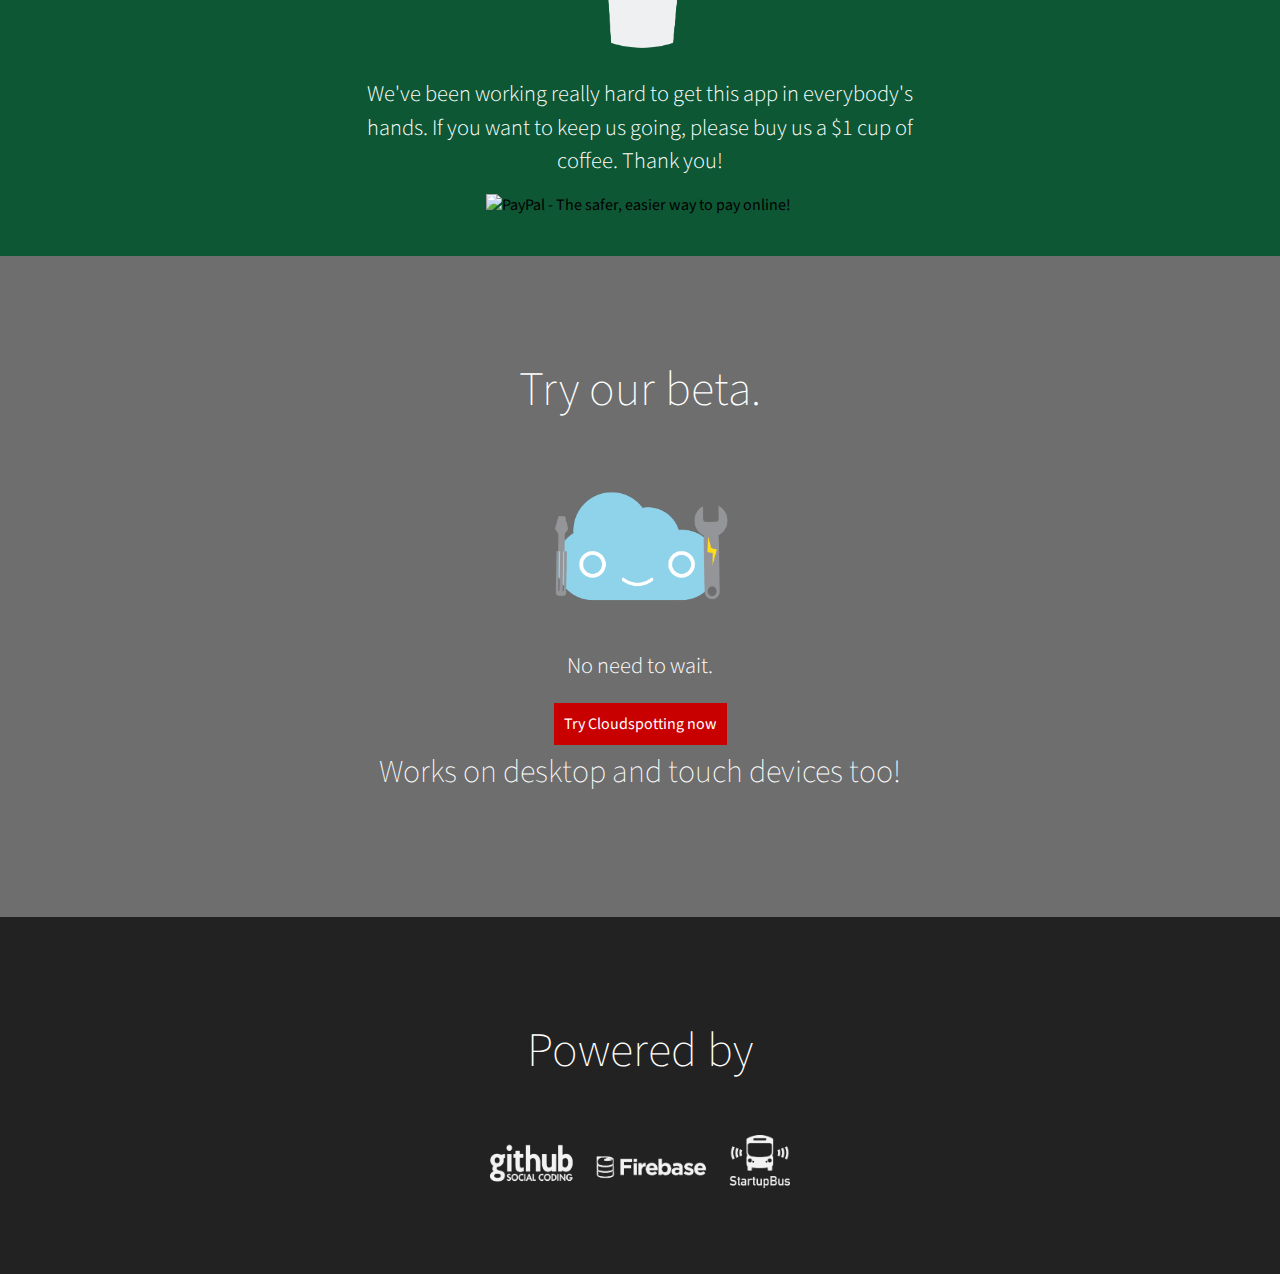
==== commit d82d28dd: "No border in avatars - Copy changes" ====
--- a/index.html
+++ b/index.html
@@ -104,7 +104,7 @@
 
     <div id="drawings" class="box">
       <h2>Art on the clouds</h2>
-      <p class="tagline">Draw whatever you want, the sky is your canvas. Check this cool drawings of our fellow Cloudspotters</p>
+      <p class="tagline">Draw whatever you want, the sky is your canvas. Check this cool drawings from our fellow Cloudspotters</p>
       <div class="center-list mockup">
         <ul>
           <li><a href="images/spot-1.png" rel="lightbox"><img src="images/spot-1.png"></img></a>
@@ -129,7 +129,7 @@
         <h1> Wait a second... Why clouds?</h1>
         <h2>Clouds are whatever you want them to be.</h2>
         <img class="hero" src="images/cloudio-dragon.png">
-        <p class="tagline">Clouds are mythical creatures which can morph into cows, dogs and every other weird animal or thing that comes to your mind.</p>
+        <p class="tagline">Clouds are mythical creatures which can morph into cows, dogs and every other weird animal or thing that comes into your mind.</p>
       </div>
     </div>
 
@@ -144,7 +144,7 @@
     <div id="universal" class="box">
       <h2>This app is universal.</h2>
       <img class="hero" src="images/cloudio-jupiter.png">
-      <p class="tagline">We don't mean cross device Universal, we mean literally Universal. You can spot clouds in Jupiter. Isn't that cool?</p>
+      <p class="tagline">We don't mean cross device Universal, we mean literally Universal. You can spot clouds in Jupiter, Venus and even Mars. Isn't that cool?</p>
     </div>
 
     <div id="team" class="box">
--- a/css/style.css
+++ b/css/style.css
@@ -138,7 +138,6 @@
      -moz-border-radius: 100px;
           border-radius: 100px;
   margin-top: 40px;
-  border: 3px solid rgb(255, 255, 255);
   width: 150px;
 
 }
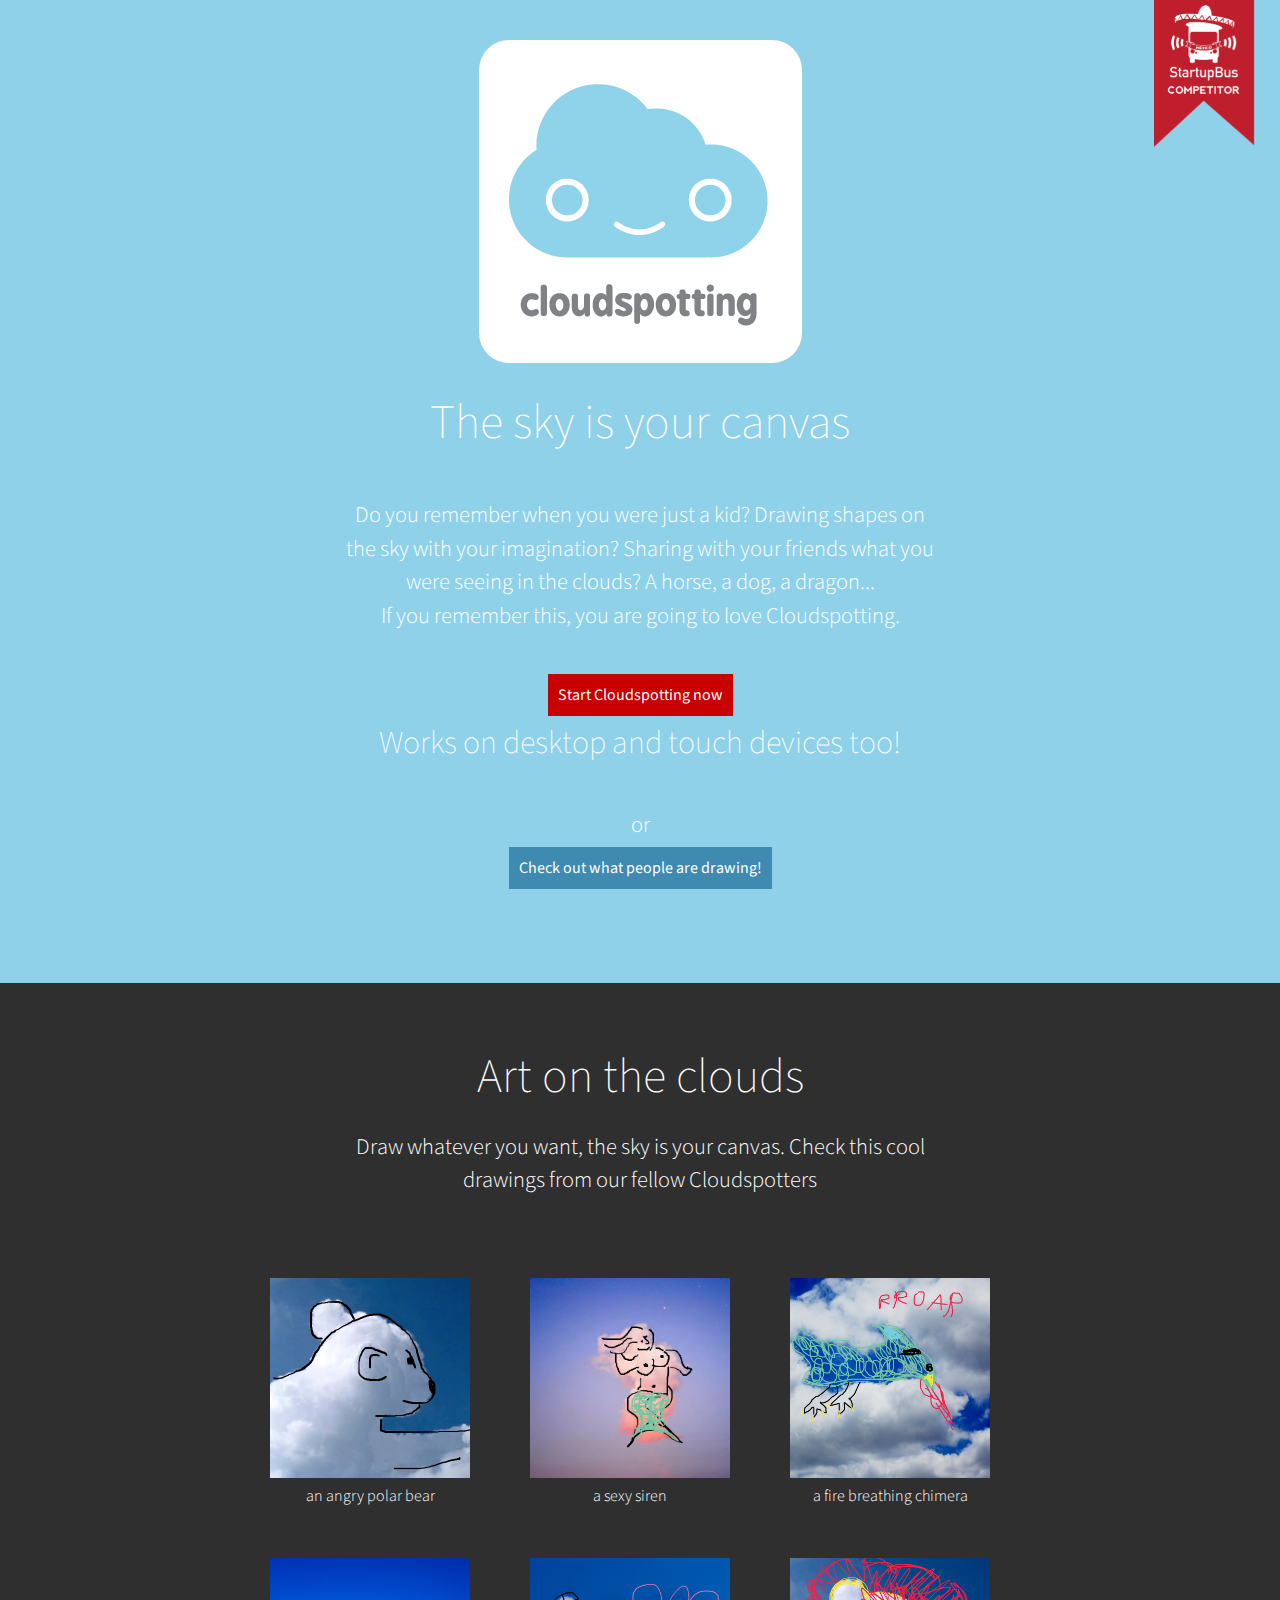
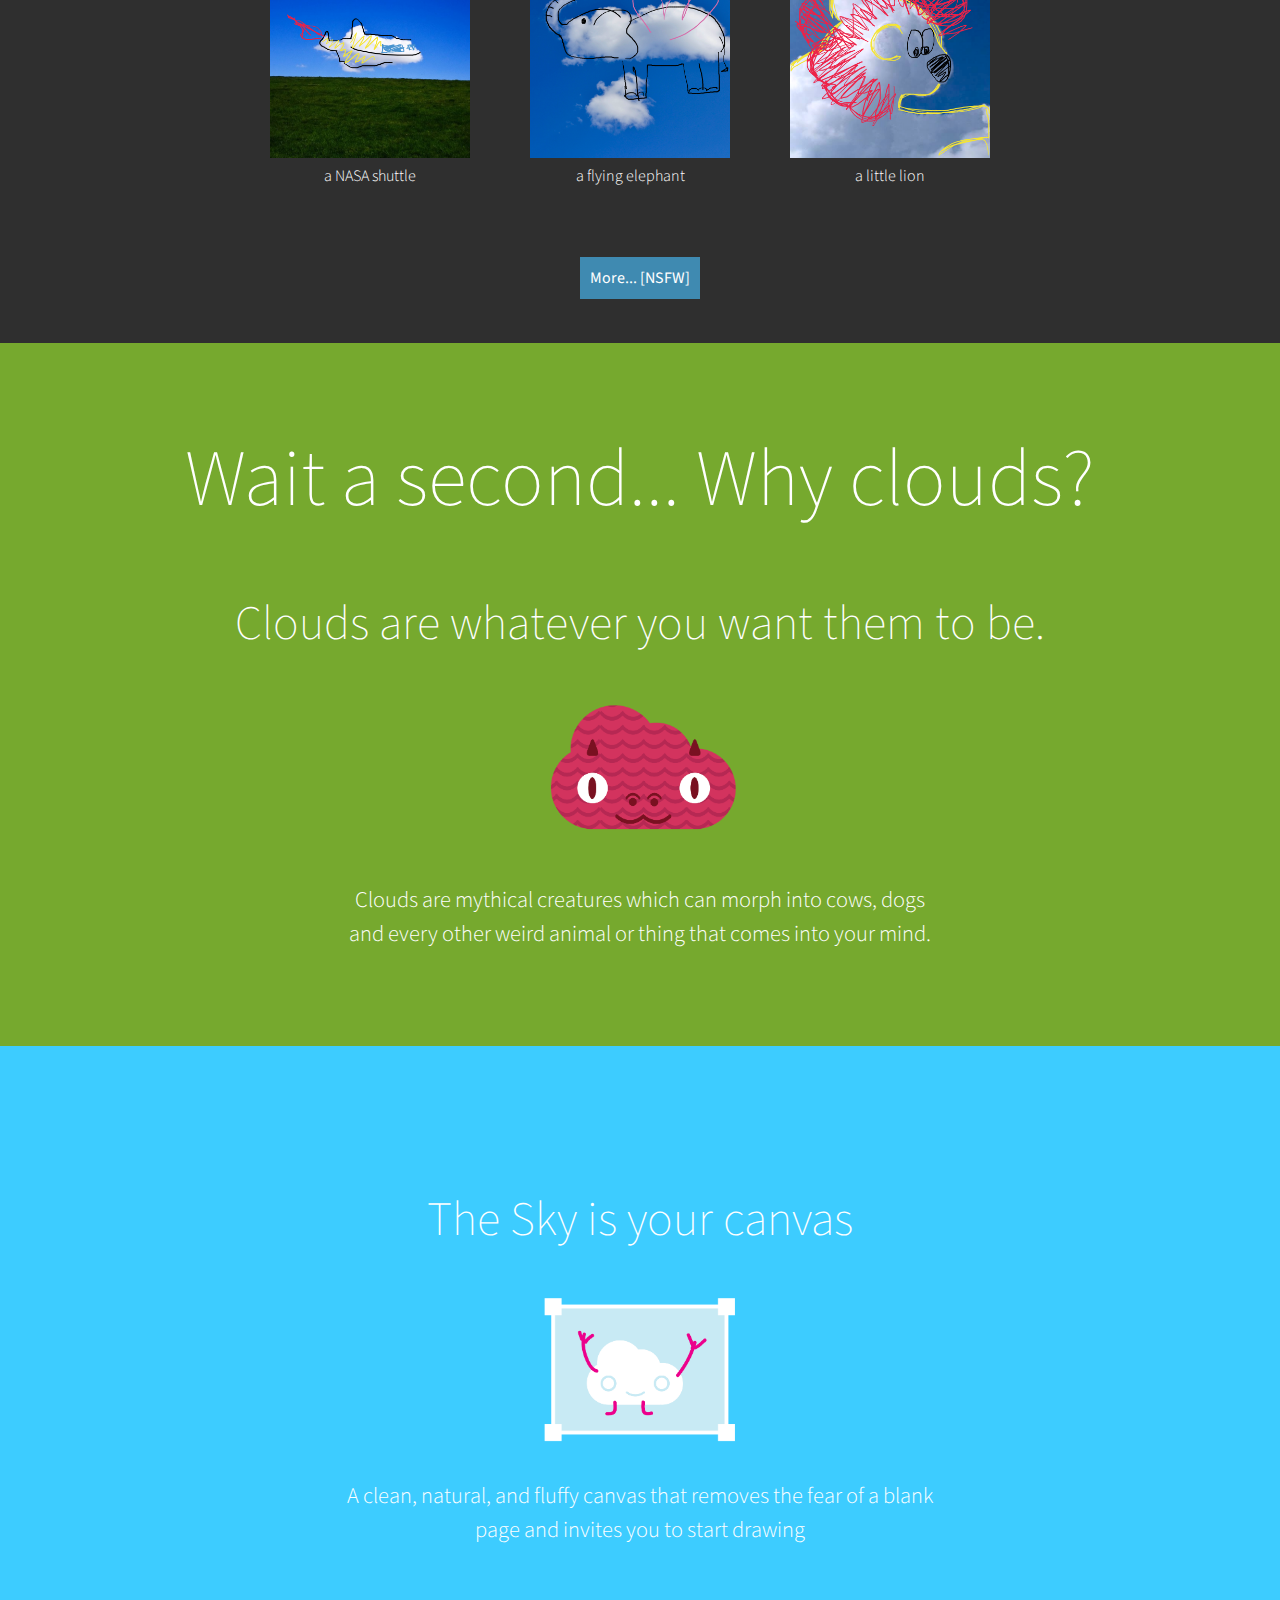
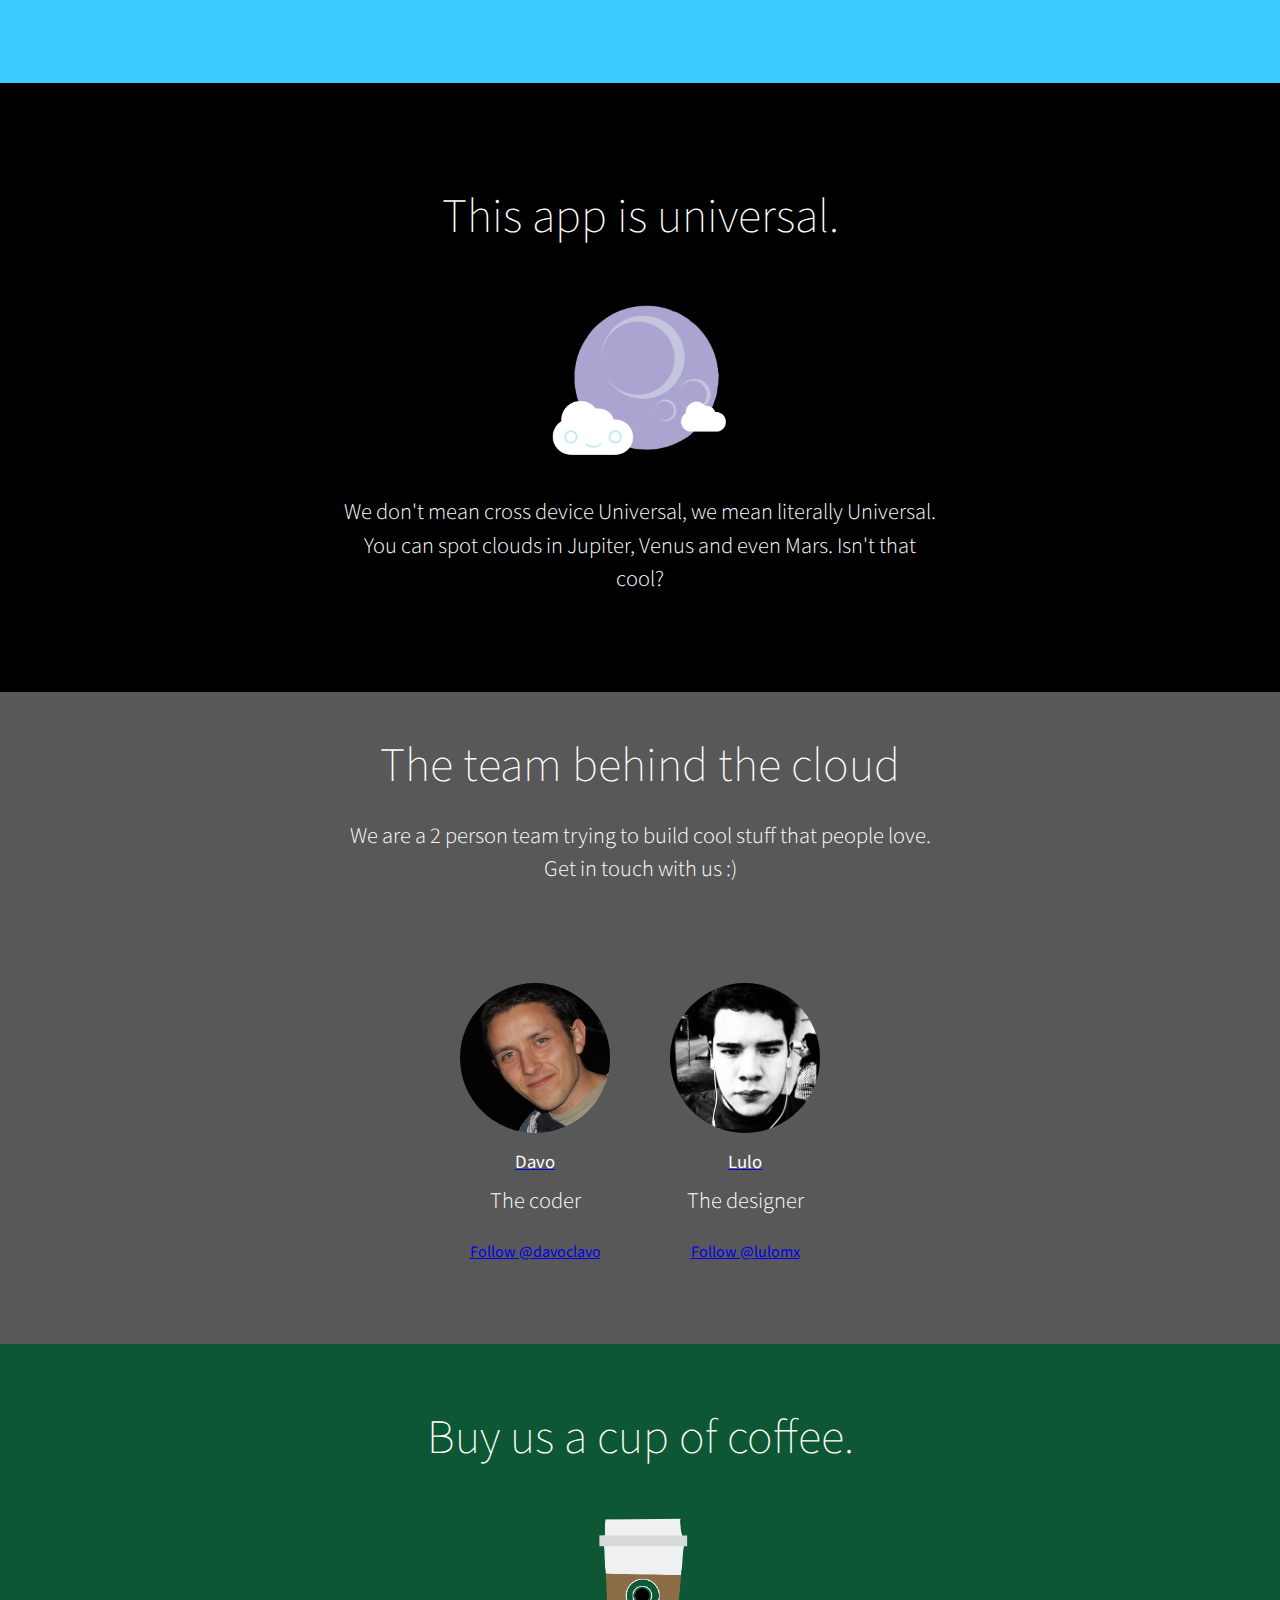
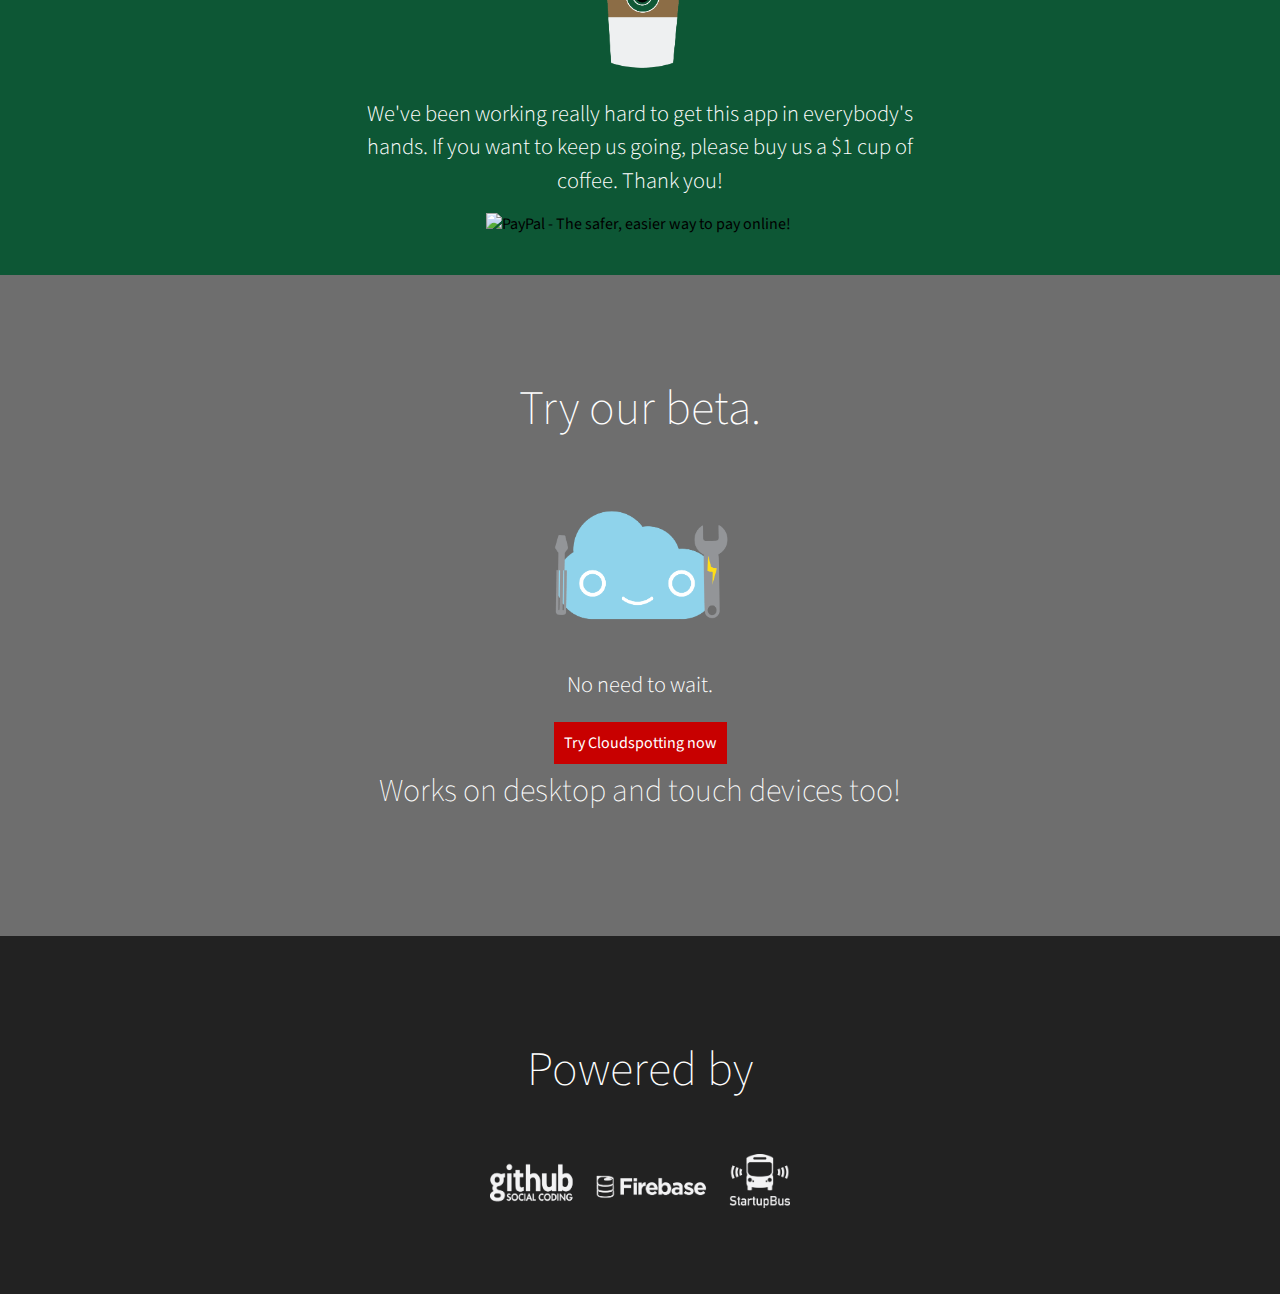
==== commit fcffe19f: "kissmetrics" ====
--- a/index.html
+++ b/index.html
@@ -262,5 +262,20 @@
         var s = document.getElementsByTagName('script')[0]; s.parentNode.insertBefore(ga, s);
       })();
     </script>
+
+    <script type="text/javascript">
+      var _kmq = _kmq || [];
+      var _kmk = _kmk || '0990b217796306f62ea1f6f9e5e15ef9c660887d';
+      function _kms(u){
+        setTimeout(function(){
+          var d = document, f = d.getElementsByTagName('script')[0],
+          s = d.createElement('script');
+          s.type = 'text/javascript'; s.async = true; s.src = u;
+          f.parentNode.insertBefore(s, f);
+        }, 1);
+      }
+      _kms('//i.kissmetrics.com/i.js');
+      _kms('//doug1izaerwt3.cloudfront.net/' + _kmk + '.1.js');
+    </script>
   </body>
 </html>
